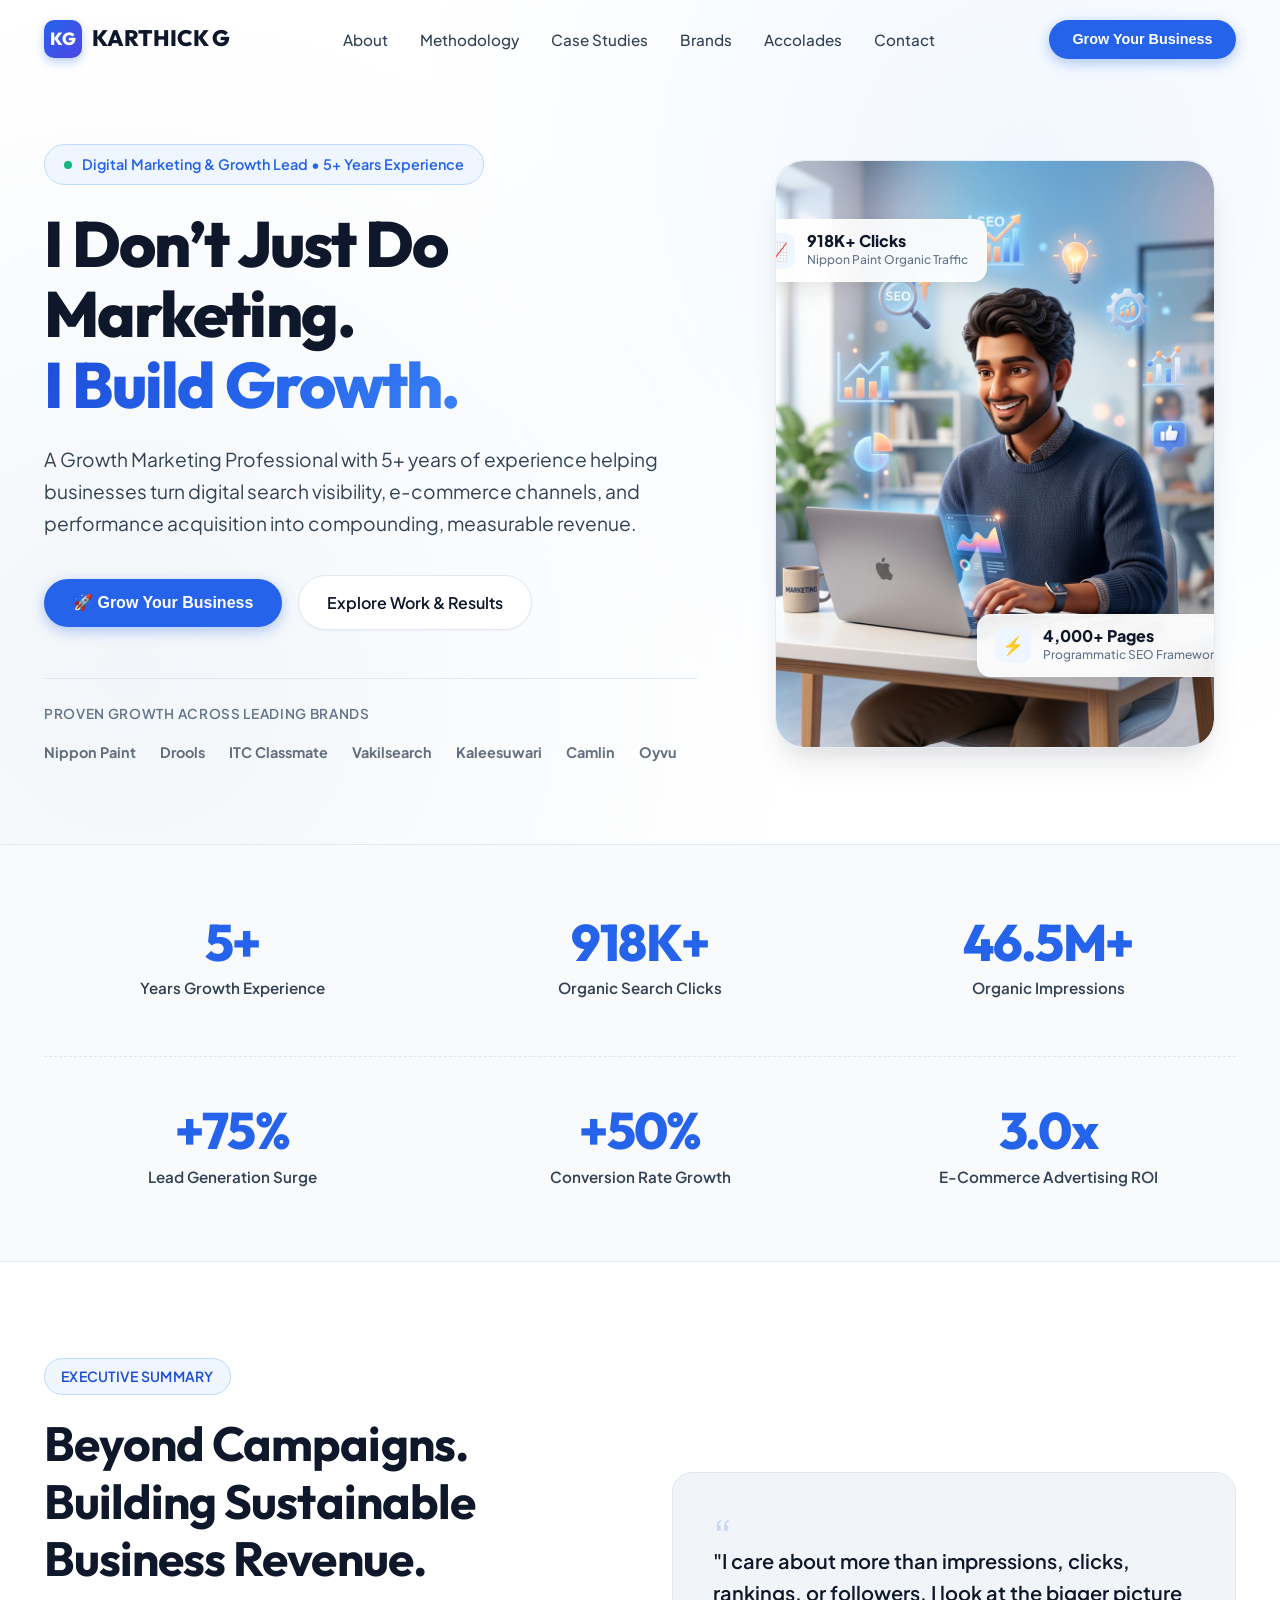
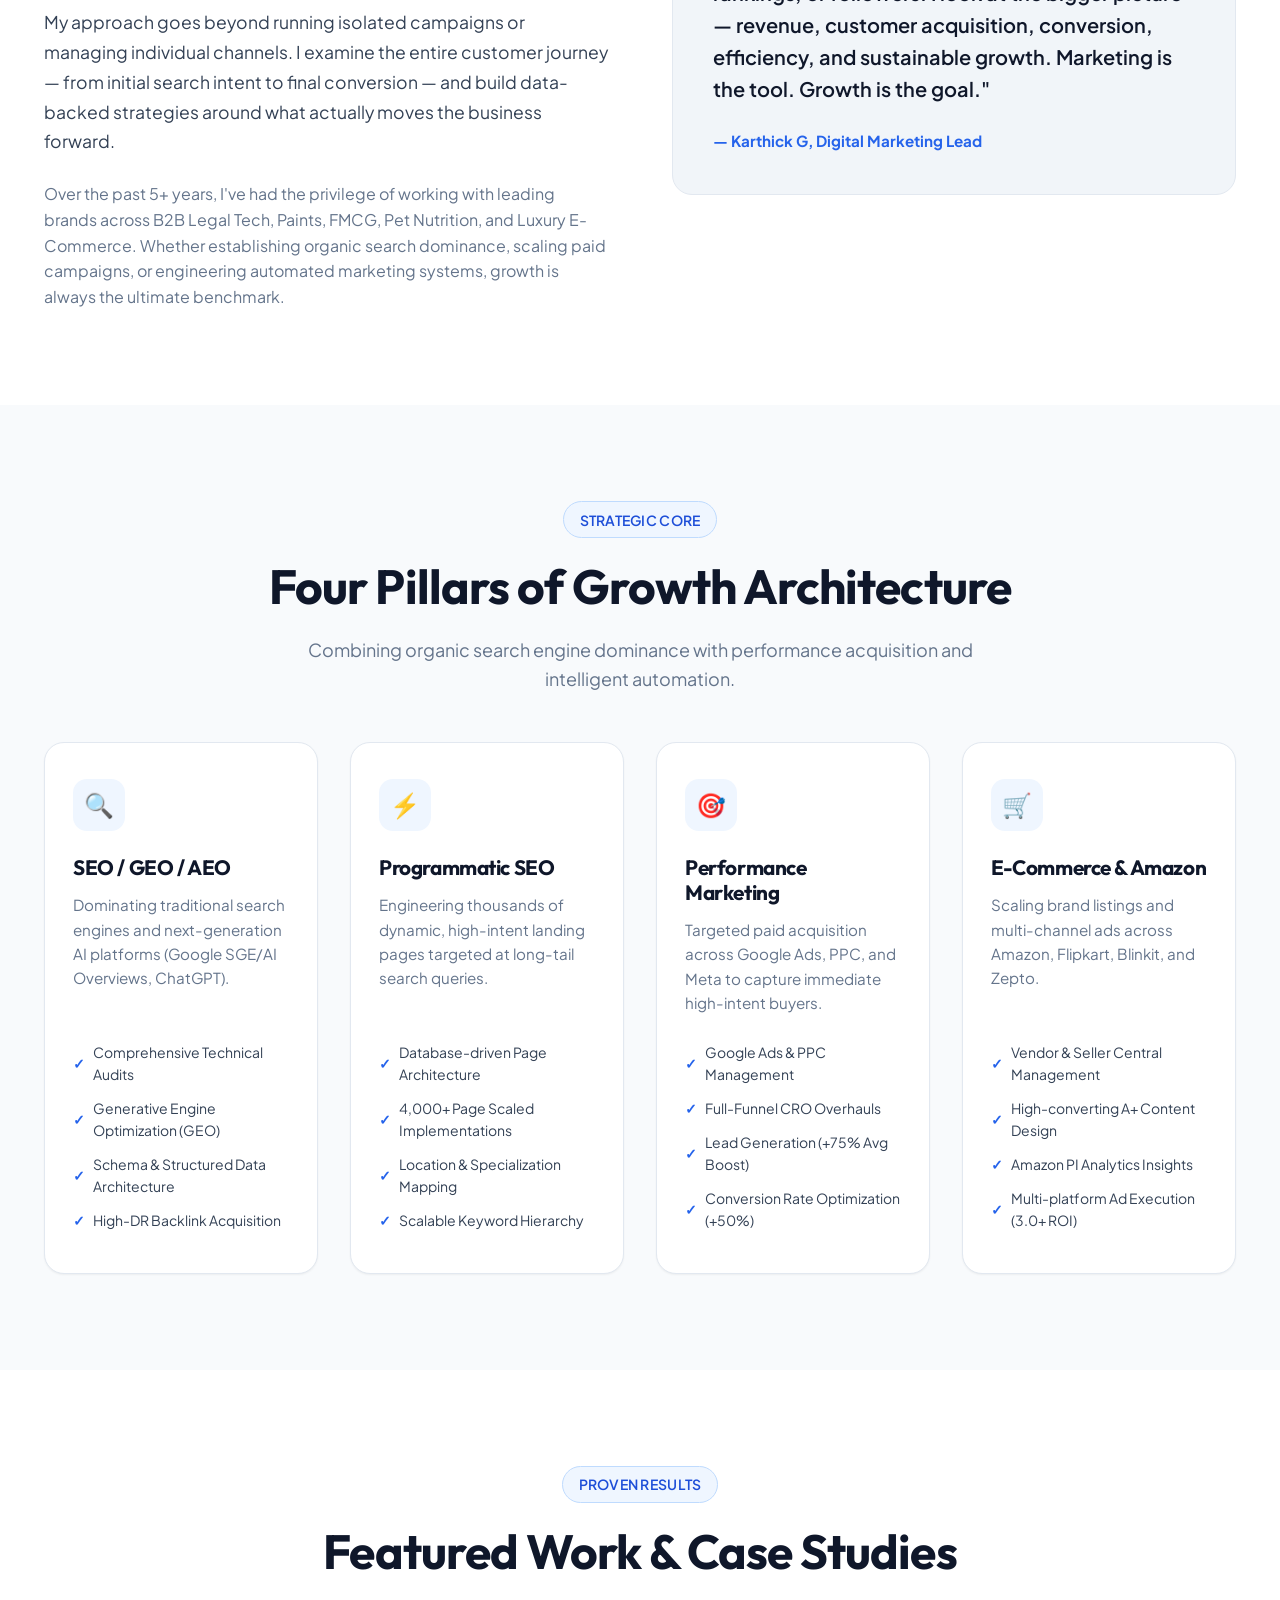
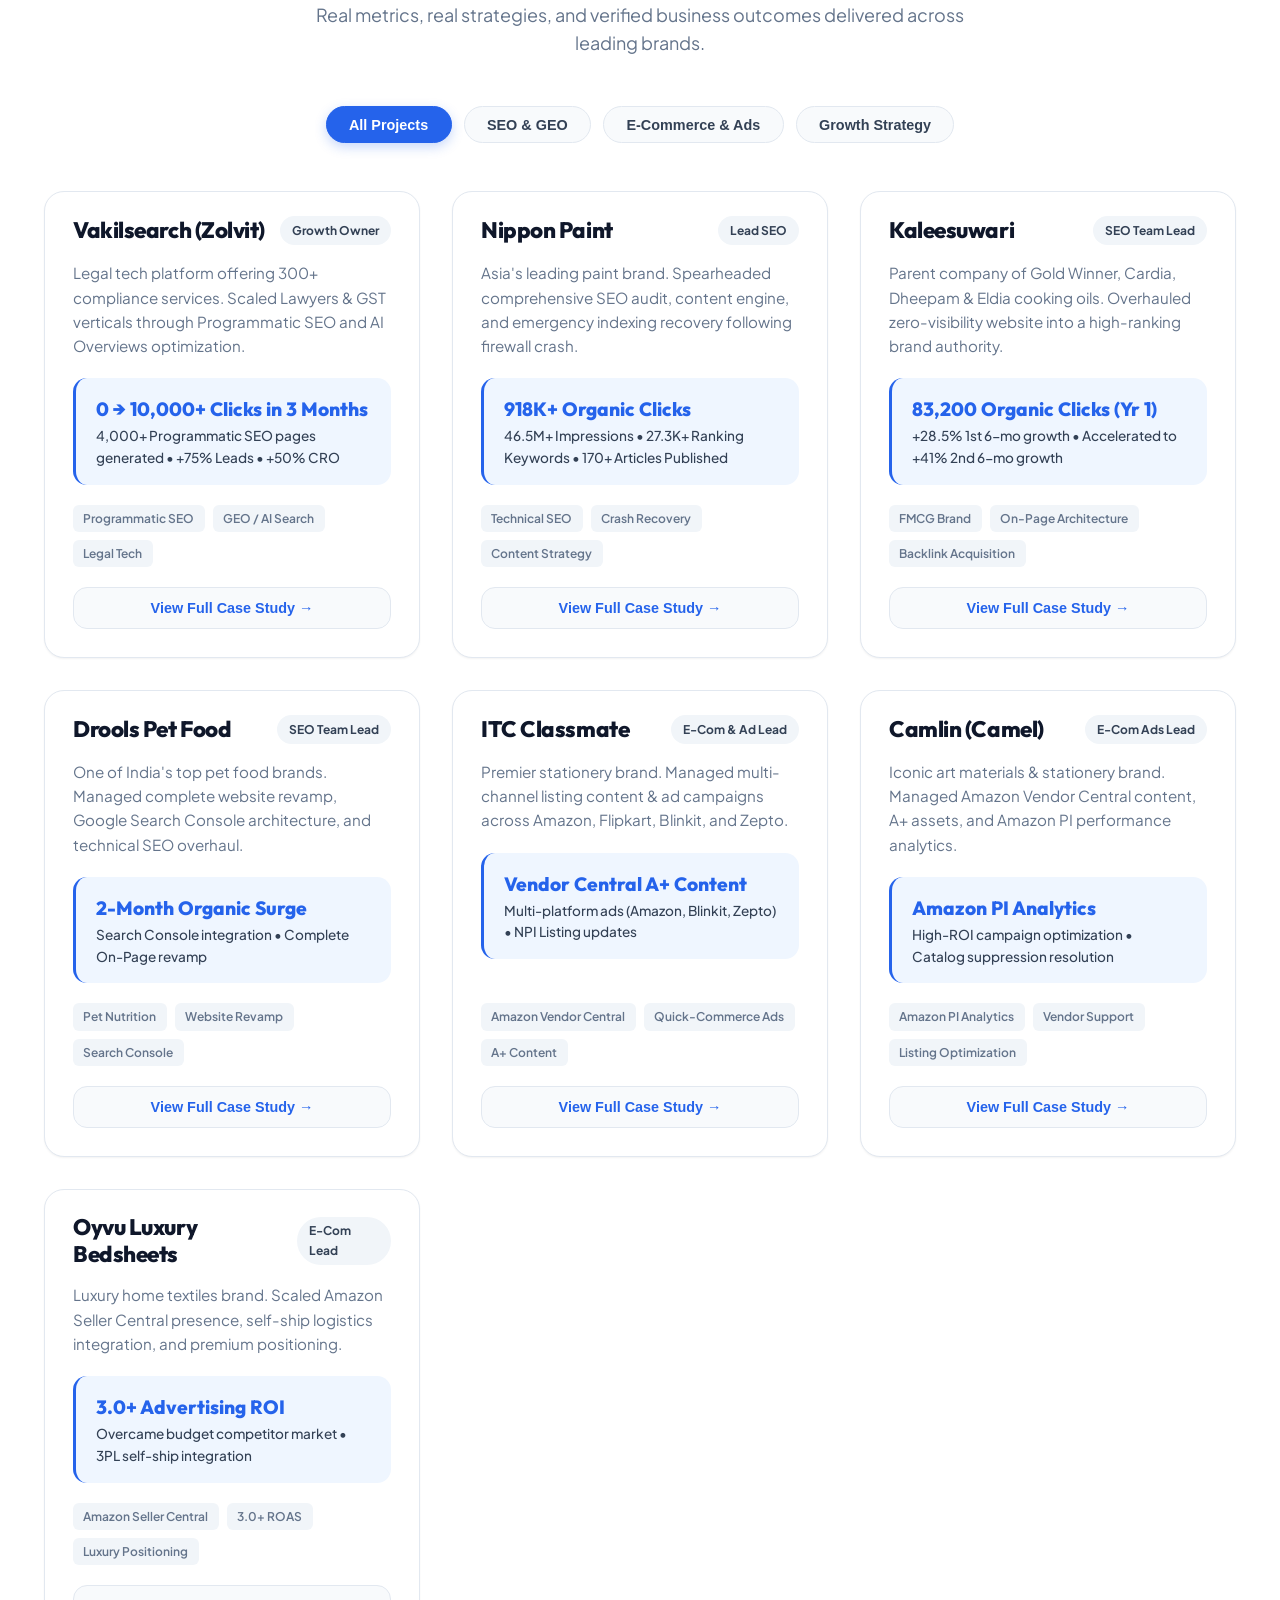
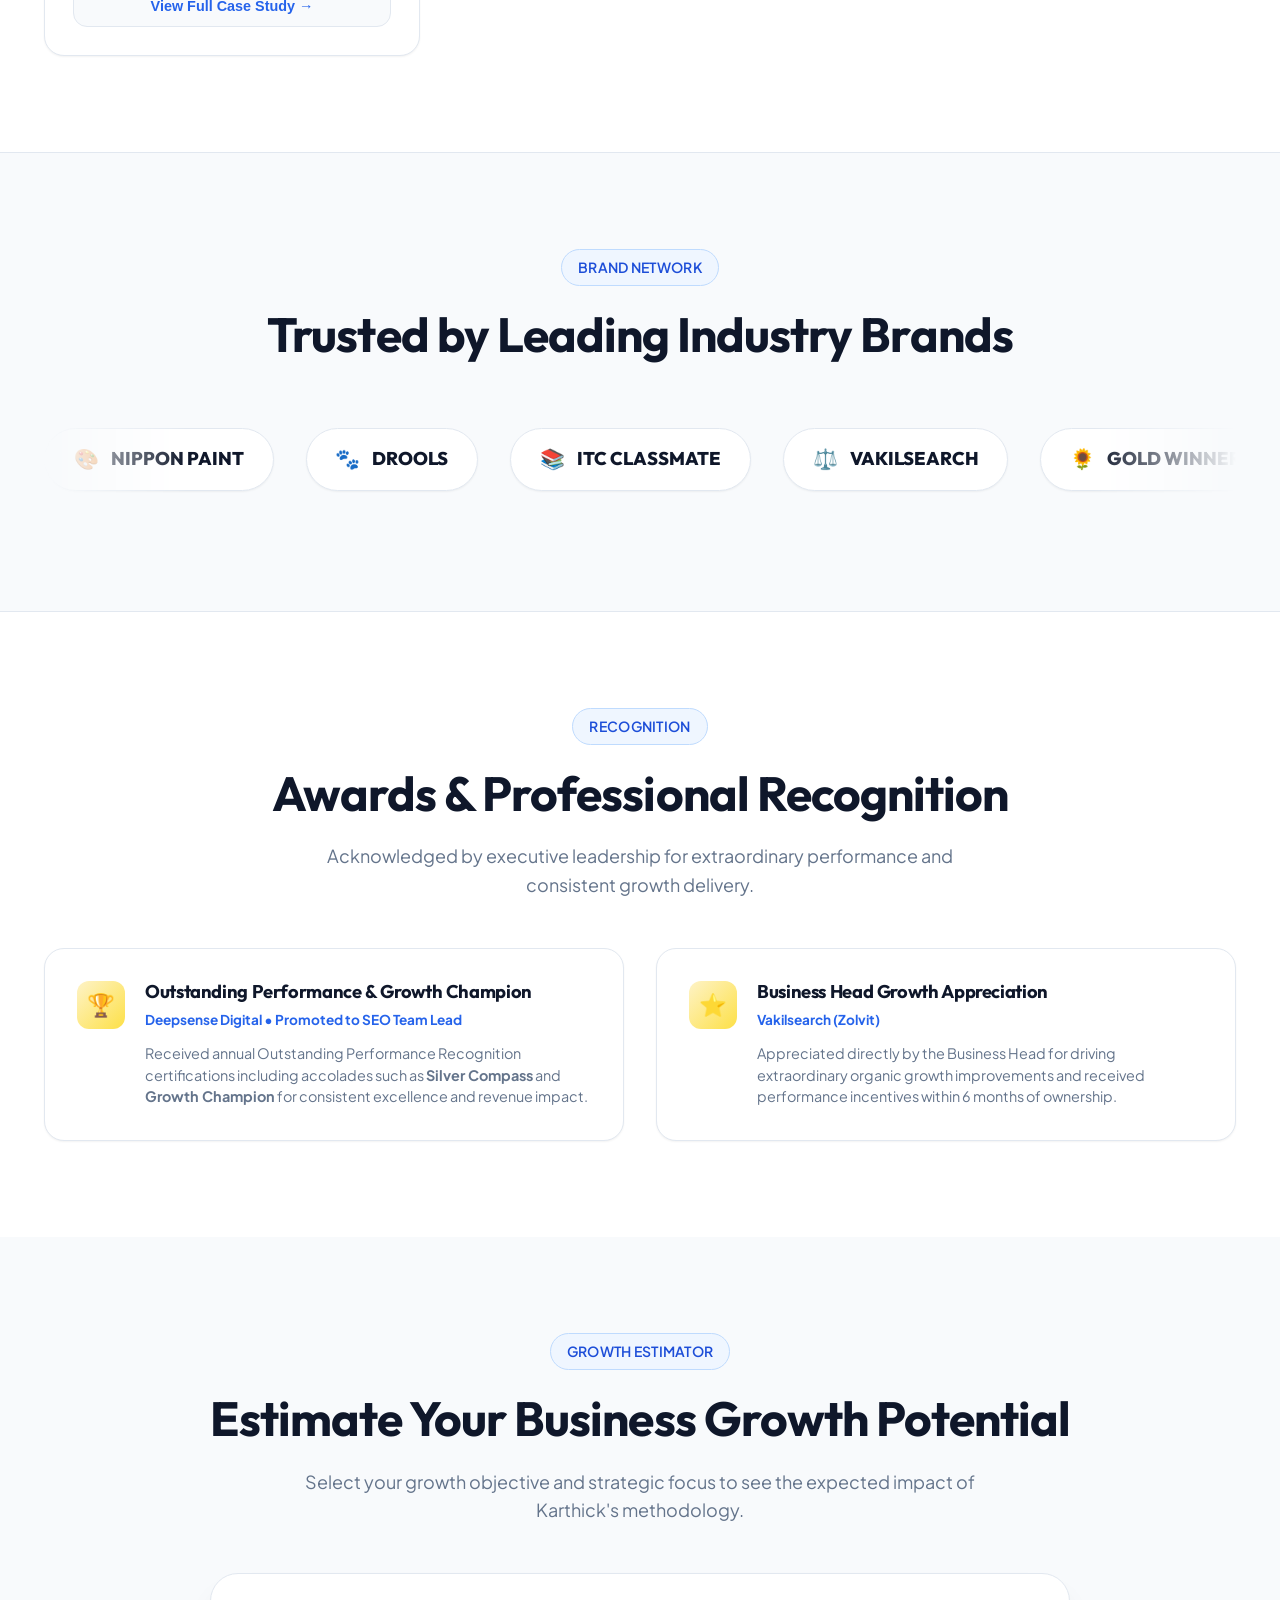
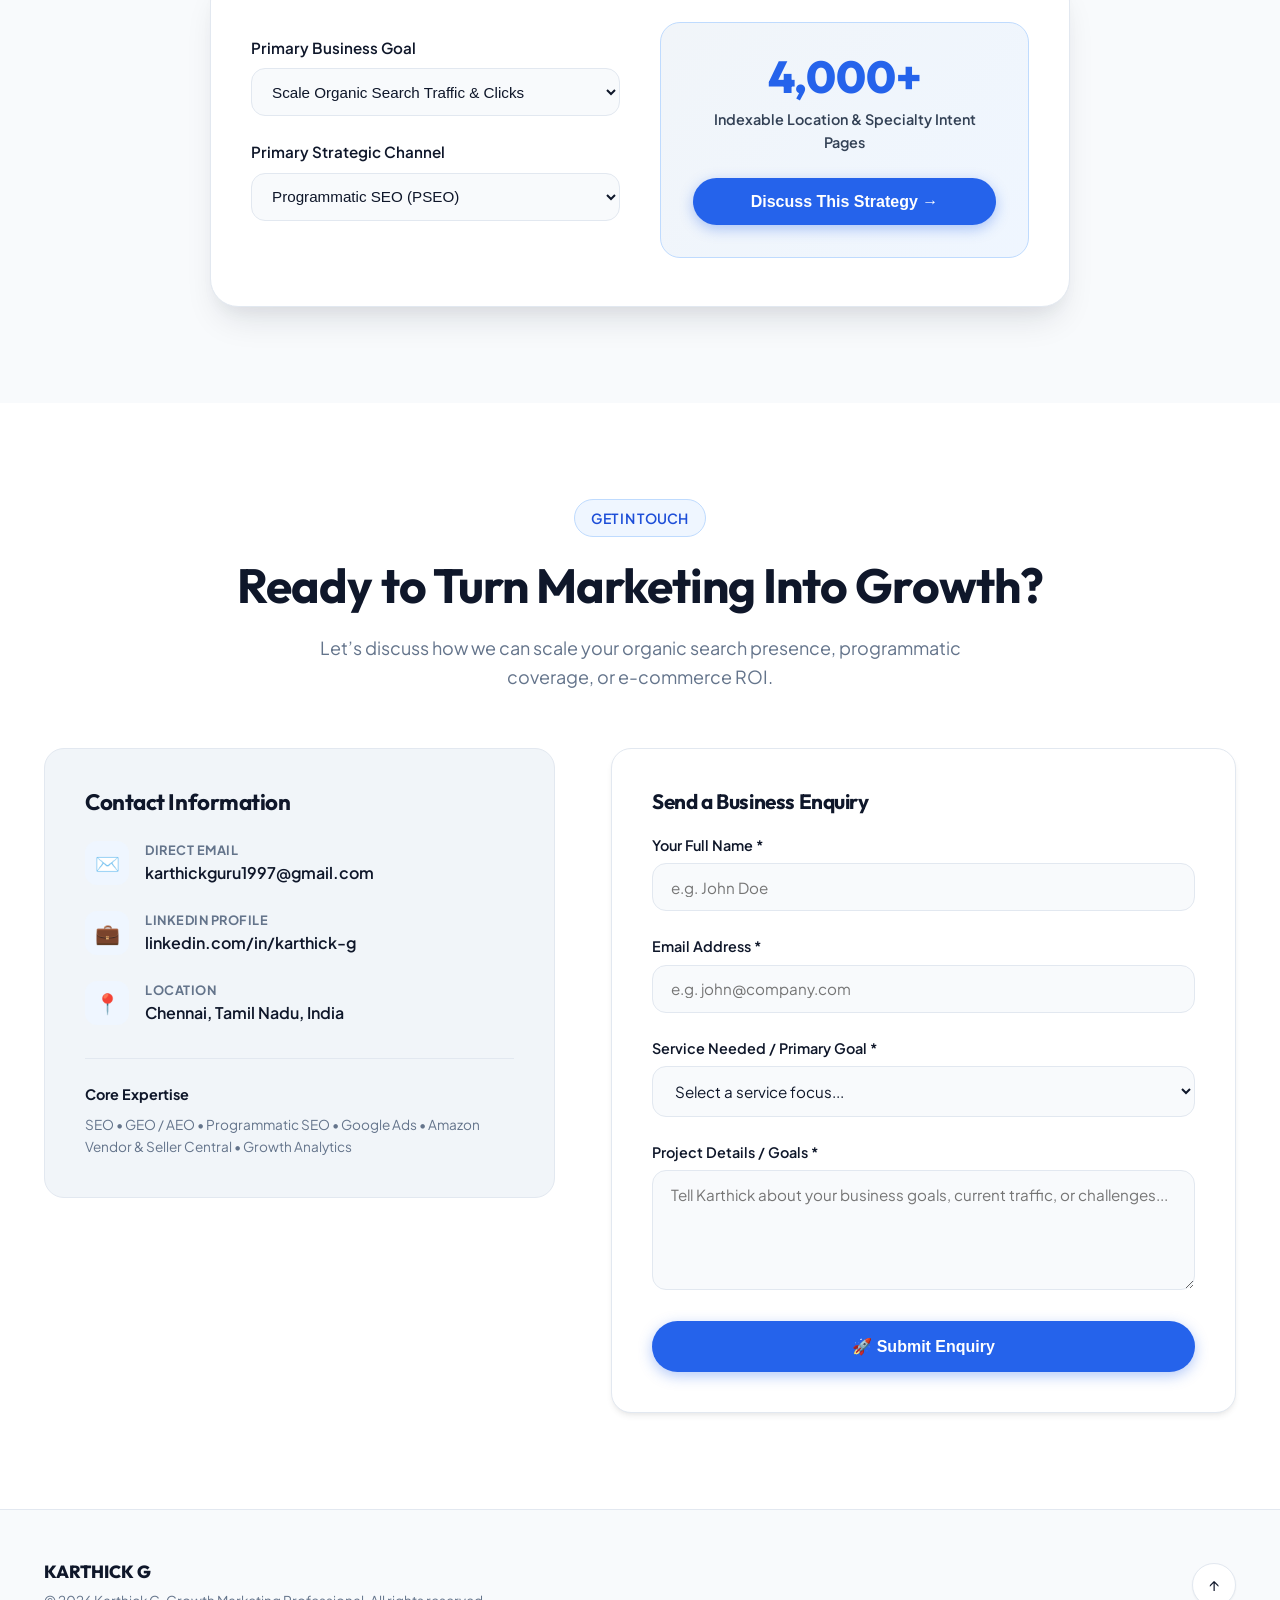
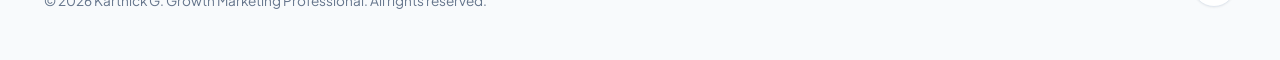
==== index.html @ fb9c369c "Add infinite brand logo marquee strip and restructure metrics counters into 2 animated sections" ====
<!DOCTYPE html>
<html lang="en">
<head>
  <meta charset="UTF-8">
  <meta name="viewport" content="width=device-width, initial-scale=1.0">
  <link rel="icon" type="image/svg+xml" href="data:image/svg+xml,<svg xmlns='http://www.w3.org/2000/svg' viewBox='0 0 100 100'><rect width='100' height='100' rx='20' fill='%232563eb'/><text x='50%' y='65%' font-size='55' font-weight='800' fill='white' font-family='sans-serif' text-anchor='middle'>KG</text></svg>">
  <title>Karthick G — Senior Digital Marketing & Growth Lead | 5+ Yrs Experience</title>
  
  <!-- Primary Meta Tags -->
  <meta name="title" content="Karthick G — Senior Digital Marketing & Growth Lead | 5+ Yrs Experience">
  <meta name="description" content="Growth Marketing Professional with 5+ years of experience in SEO, GEO/AEO, Programmatic SEO, Google Ads, and E-Commerce growth for brands like Nippon Paint, Drools, Classmate, Vakilsearch, and Kaleesuwari.">
  <meta name="keywords" content="Karthick G, Digital Marketing, SEO Specialist, Growth Marketing, Programmatic SEO, GEO, AEO, Google Ads, E-Commerce Marketing, Amazon Ads, Chennai Marketer">
  <meta name="author" content="Karthick G">
  <meta name="robots" content="index, follow">
  <link rel="canonical" href="https://karthickg.com/">

  <!-- Open Graph / Facebook -->
  <meta property="og:type" content="website">
  <meta property="og:url" content="https://karthickg.com/">
  <meta property="og:title" content="Karthick G — Growth Marketing Professional">
  <meta property="og:description" content="I Don't Just Do Marketing. I Build Growth. 5+ Years of experience driving organic traffic, programmatic SEO, and e-commerce ROI.">
  <meta property="og:image" content="assets/images/karthick_macbook_3d_avatar.jpg">

  <!-- Twitter Card -->
  <meta property="twitter:card" content="summary_large_image">
  <meta property="twitter:title" content="Karthick G — Growth Marketing Professional">
  <meta property="twitter:description" content="I Don't Just Do Marketing. I Build Growth. 5+ Years scaling organic clicks, Google Ads, and Amazon E-Commerce.">
  <meta property="twitter:image" content="assets/images/karthick_macbook_3d_avatar.jpg">

  <!-- Google Fonts -->
  <link rel="preconnect" href="https://fonts.googleapis.com">
  <link rel="preconnect" href="https://fonts.gstatic.com" crossorigin>
  <link href="https://fonts.googleapis.com/css2?family=Outfit:wght@400;500;600;700;800&family=Plus+Jakarta+Sans:wght@400;500;600;700;800&display=swap" rel="stylesheet">

  <!-- Stylesheet -->
  <link rel="stylesheet" href="styles.css">

  <!-- Structured Data / JSON-LD -->
  <script type="application/ld+json">
  {
    "@context": "https://schema.org",
    "@type": "Person",
    "name": "Karthick G",
    "jobTitle": "Growth Marketing Professional & Digital Marketing Lead",
    "description": "Digital marketing professional with 5+ years of experience scaling organic traffic, programmatic SEO, and performance marketing.",
    "url": "https://karthickg.com/",
    "email": "mailto:karthickguru1997@gmail.com",
    "sameAs": [
      "https://www.linkedin.com/in/karthick-g-706760126/"
    ],
    "knowsAbout": [
      "Search Engine Optimization (SEO)",
      "Generative Engine Optimization (GEO/AEO)",
      "Programmatic SEO",
      "Google Ads",
      "Amazon Vendor & Seller Central",
      "E-Commerce Performance Marketing"
    ],
    "address": {
      "@type": "PostalAddress",
      "addressLocality": "Chennai",
      "addressCountry": "India"
    }
  }
  </script>
</head>
<body>

  <!-- Scroll Progress Indicator -->
  <div class="scroll-progress-container">
    <div class="scroll-progress-bar" id="progressBar"></div>
  </div>

  <!-- Header Navigation -->
  <header class="header" id="mainHeader">
    <div class="container nav-container">
      <a href="#" class="logo" aria-label="Karthick G Portfolio Home">
        <span class="logo-icon">KG</span>
        <span>KARTHICK G</span>
      </a>

      <nav>
        <ul class="nav-links" id="navLinks">
          <li><a href="#about" class="nav-link">About</a></li>
          <li><a href="#pillars" class="nav-link">Methodology</a></li>
          <li><a href="#portfolio" class="nav-link">Case Studies</a></li>
          <li><a href="#brands" class="nav-link">Brands</a></li>
          <li><a href="#certifications" class="nav-link">Accolades</a></li>
          <li><a href="#contact" class="nav-link">Contact</a></li>
        </ul>
      </nav>

      <div style="display: flex; align-items: center; gap: 1rem;">
        <button class="btn btn-primary btn-glow trigger-enquiry-modal" style="padding: 0.65rem 1.4rem; font-size: 0.9rem;">
          Grow Your Business
        </button>
        <button class="mobile-toggle" id="mobileToggle" aria-label="Toggle Navigation Menu">☰</button>
      </div>
    </div>
  </header>

  <main>
    <!-- HERO SECTION -->
    <section class="hero" id="hero">
      <div class="container hero-grid">
        <div class="hero-content">
          <div class="hero-tag">
            <span class="pulse-dot"></span>
            <span>Digital Marketing & Growth Lead • 5+ Years Experience</span>
          </div>

          <h1 class="hero-headline">
            I Don’t Just Do Marketing. <br>
            <span class="text-gradient">I Build Growth.</span>
          </h1>

          <p class="hero-description">
            A Growth Marketing Professional with 5+ years of experience helping businesses turn digital search visibility, e-commerce channels, and performance acquisition into compounding, measurable revenue.
          </p>

          <div class="hero-cta-group">
            <button class="btn btn-primary btn-glow trigger-enquiry-modal">
              🚀 Grow Your Business
            </button>
            <a href="#portfolio" class="btn btn-secondary">
              Explore Work & Results
            </a>
          </div>

          <div class="hero-brands-preview">
            <div class="hero-brands-label">Proven Growth Across Leading Brands</div>
            <div class="hero-brands-logos">
              <span class="brand-chip">Nippon Paint</span>
              <span class="brand-chip">Drools</span>
              <span class="brand-chip">ITC Classmate</span>
              <span class="brand-chip">Vakilsearch</span>
              <span class="brand-chip">Kaleesuwari</span>
              <span class="brand-chip">Camlin</span>
              <span class="brand-chip">Oyvu</span>
            </div>
          </div>
        </div>

        <!-- Right Side: 3D MacBook Avatar -->
        <div class="hero-avatar-wrapper">
          <div class="hero-avatar-card" id="heroAvatarCard">
            <!-- 3D Art Avatar Image of Karthick G working on Apple MacBook -->
            <img src="assets/images/karthick_macbook_3d_avatar.jpg" alt="Karthick G 3D Art Avatar Working on Apple Laptop" class="hero-avatar-img" width="440" height="586">
            
            <!-- Floating Glass Badges -->
            <div class="glass-badge glass-badge-top">
              <div class="badge-icon">📈</div>
              <div>
                <div class="badge-value">918K+ Clicks</div>
                <div class="badge-label">Nippon Paint Organic Traffic</div>
              </div>
            </div>

            <div class="glass-badge glass-badge-bottom">
              <div class="badge-icon">⚡</div>
              <div>
                <div class="badge-value">4,000+ Pages</div>
                <div class="badge-label">Programmatic SEO Framework</div>
              </div>
            </div>
          </div>
        </div>
      </div>
    </section>

    <!-- IMPACT METRICS COUNTER BAR (2 SECTIONS) -->
    <section class="metrics-section" id="metricsSection">
      <div class="container">
        <!-- Section 1: Organic Search & Reach -->
        <div class="metrics-grid" style="margin-bottom: 2.5rem;">
          <div class="metric-card">
            <div class="metric-number" data-target="5" data-suffix="+">0+</div>
            <div class="metric-label">Years Growth Experience</div>
          </div>

          <div class="metric-card">
            <div class="metric-number" data-target="918" data-suffix="K+">0K+</div>
            <div class="metric-label">Organic Search Clicks</div>
          </div>

          <div class="metric-card">
            <div class="metric-number" data-target="46.5" data-suffix="M+" data-decimals="1">0.0M+</div>
            <div class="metric-label">Organic Impressions</div>
          </div>
        </div>

        <!-- Section 2: Conversion & Performance ROI -->
        <div class="metrics-grid metrics-grid-secondary" style="padding-top: 2rem; border-top: 1px dashed var(--border-light);">
          <div class="metric-card">
            <div class="metric-number" data-target="75" data-prefix="+" data-suffix="%">+0%</div>
            <div class="metric-label">Lead Generation Surge</div>
          </div>

          <div class="metric-card">
            <div class="metric-number" data-target="50" data-prefix="+" data-suffix="%">+0%</div>
            <div class="metric-label">Conversion Rate Growth</div>
          </div>

          <div class="metric-card">
            <div class="metric-number" data-target="3.0" data-suffix="x" data-decimals="1">0.0x</div>
            <div class="metric-label">E-Commerce Advertising ROI</div>
          </div>
        </div>
      </div>
    </section>

    <!-- ABOUT & PHILOSOPHY -->
    <section class="section-padding" id="about">
      <div class="container">
        <div class="about-grid">
          <div class="animate-reveal">
            <div class="section-tag">Executive Summary</div>
            <h2 class="section-title">Beyond Campaigns. Building Sustainable Business Revenue.</h2>
            <p style="font-size: 1.1rem; color: var(--text-secondary); margin-bottom: 1.5rem; line-height: 1.7;">
              My approach goes beyond running isolated campaigns or managing individual channels. I examine the entire customer journey — from initial search intent to final conversion — and build data-backed strategies around what actually moves the business forward.
            </p>
            <p style="font-size: 1rem; color: var(--text-muted); line-height: 1.6;">
              Over the past 5+ years, I've had the privilege of working with leading brands across B2B Legal Tech, Paints, FMCG, Pet Nutrition, and Luxury E-Commerce. Whether establishing organic search dominance, scaling paid campaigns, or engineering automated marketing systems, growth is always the ultimate benchmark.
            </p>
          </div>

          <div class="animate-reveal">
            <div class="about-card">
              <div class="quote-icon">“</div>
              <p class="quote-text">
                "I care about more than impressions, clicks, rankings, or followers. I look at the bigger picture — revenue, customer acquisition, conversion, efficiency, and sustainable growth. Marketing is the tool. Growth is the goal."
              </p>
              <div class="quote-author">— Karthick G, Digital Marketing Lead</div>
            </div>
          </div>
        </div>
      </div>
    </section>

    <!-- STRATEGIC METHODOLOGY / CORE PILLARS -->
    <section class="section-padding" id="pillars" style="background-color: var(--bg-alt); border-y: 1px solid var(--border-light);">
      <div class="container">
        <div style="text-align: center;" class="animate-reveal">
          <div class="section-tag">Strategic Core</div>
          <h2 class="section-title">Four Pillars of Growth Architecture</h2>
          <p class="section-subtitle">Combining organic search engine dominance with performance acquisition and intelligent automation.</p>
        </div>

        <div class="pillars-grid">
          <!-- Pillar 1 -->
          <div class="pillar-card animate-reveal">
            <div class="pillar-icon">🔍</div>
            <h3 class="pillar-title">SEO / GEO / AEO</h3>
            <p class="pillar-desc">Dominating traditional search engines and next-generation AI platforms (Google SGE/AI Overviews, ChatGPT).</p>
            <ul class="pillar-list">
              <li>Comprehensive Technical Audits</li>
              <li>Generative Engine Optimization (GEO)</li>
              <li>Schema & Structured Data Architecture</li>
              <li>High-DR Backlink Acquisition</li>
            </ul>
          </div>

          <!-- Pillar 2 -->
          <div class="pillar-card animate-reveal">
            <div class="pillar-icon">⚡</div>
            <h3 class="pillar-title">Programmatic SEO</h3>
            <p class="pillar-desc">Engineering thousands of dynamic, high-intent landing pages targeted at long-tail search queries.</p>
            <ul class="pillar-list">
              <li>Database-driven Page Architecture</li>
              <li>4,000+ Page Scaled Implementations</li>
              <li>Location & Specialization Mapping</li>
              <li>Scalable Keyword Hierarchy</li>
            </ul>
          </div>

          <!-- Pillar 3 -->
          <div class="pillar-card animate-reveal">
            <div class="pillar-icon">🎯</div>
            <h3 class="pillar-title">Performance Marketing</h3>
            <p class="pillar-desc">Targeted paid acquisition across Google Ads, PPC, and Meta to capture immediate high-intent buyers.</p>
            <ul class="pillar-list">
              <li>Google Ads & PPC Management</li>
              <li>Full-Funnel CRO Overhauls</li>
              <li>Lead Generation (+75% Avg Boost)</li>
              <li>Conversion Rate Optimization (+50%)</li>
            </ul>
          </div>

          <!-- Pillar 4 -->
          <div class="pillar-card animate-reveal">
            <div class="pillar-icon">🛒</div>
            <h3 class="pillar-title">E-Commerce & Amazon</h3>
            <p class="pillar-desc">Scaling brand listings and multi-channel ads across Amazon, Flipkart, Blinkit, and Zepto.</p>
            <ul class="pillar-list">
              <li>Vendor & Seller Central Management</li>
              <li>High-converting A+ Content Design</li>
              <li>Amazon PI Analytics Insights</li>
              <li>Multi-platform Ad Execution (3.0+ ROI)</li>
            </ul>
          </div>
        </div>
      </div>
    </section>

    <!-- PORTFOLIO CASE STUDIES -->
    <section class="section-padding" id="portfolio">
      <div class="container">
        <div class="portfolio-header animate-reveal">
          <div class="section-tag">Proven Results</div>
          <h2 class="section-title">Featured Work & Case Studies</h2>
          <p class="section-subtitle">Real metrics, real strategies, and verified business outcomes delivered across leading brands.</p>
          
          <div class="filter-tabs">
            <button class="filter-btn active" data-filter="all">All Projects</button>
            <button class="filter-btn" data-filter="seo">SEO & GEO</button>
            <button class="filter-btn" data-filter="ecom">E-Commerce & Ads</button>
            <button class="filter-btn" data-filter="growth">Growth Strategy</button>
          </div>
        </div>

        <div class="projects-grid">
          <!-- Project 1: Vakilsearch -->
          <article class="project-card animate-reveal" data-category="seo growth">
            <div class="project-header-bar">
              <h3 class="project-brand">Vakilsearch (Zolvit)</h3>
              <span class="project-role-badge">Growth Owner</span>
            </div>
            <div class="project-body">
              <p class="project-overview">
                Legal tech platform offering 300+ compliance services. Scaled Lawyers & GST verticals through Programmatic SEO and AI Overviews optimization.
              </p>
              <div class="project-highlights">
                <div class="highlight-stat">0 → 10,000+ Clicks in 3 Months</div>
                <div class="highlight-text">4,000+ Programmatic SEO pages generated • +75% Leads • +50% CRO</div>
              </div>
              <div class="project-tags">
                <span class="project-tag">Programmatic SEO</span>
                <span class="project-tag">GEO / AI Search</span>
                <span class="project-tag">Legal Tech</span>
              </div>
              <button class="btn-view-details" data-project="vakilsearch">View Full Case Study →</button>
            </div>
          </article>

          <!-- Project 2: Nippon Paint -->
          <article class="project-card animate-reveal" data-category="seo growth">
            <div class="project-header-bar">
              <h3 class="project-brand">Nippon Paint</h3>
              <span class="project-role-badge">Lead SEO</span>
            </div>
            <div class="project-body">
              <p class="project-overview">
                Asia's leading paint brand. Spearheaded comprehensive SEO audit, content engine, and emergency indexing recovery following firewall crash.
              </p>
              <div class="project-highlights">
                <div class="highlight-stat">918K+ Organic Clicks</div>
                <div class="highlight-text">46.5M+ Impressions • 27.3K+ Ranking Keywords • 170+ Articles Published</div>
              </div>
              <div class="project-tags">
                <span class="project-tag">Technical SEO</span>
                <span class="project-tag">Crash Recovery</span>
                <span class="project-tag">Content Strategy</span>
              </div>
              <button class="btn-view-details" data-project="nippon">View Full Case Study →</button>
            </div>
          </article>

          <!-- Project 3: Kaleesuwari -->
          <article class="project-card animate-reveal" data-category="seo">
            <div class="project-header-bar">
              <h3 class="project-brand">Kaleesuwari</h3>
              <span class="project-role-badge">SEO Team Lead</span>
            </div>
            <div class="project-body">
              <p class="project-overview">
                Parent company of Gold Winner, Cardia, Dheepam & Eldia cooking oils. Overhauled zero-visibility website into a high-ranking brand authority.
              </p>
              <div class="project-highlights">
                <div class="highlight-stat">83,200 Organic Clicks (Yr 1)</div>
                <div class="highlight-text">+28.5% 1st 6-mo growth • Accelerated to +41% 2nd 6-mo growth</div>
              </div>
              <div class="project-tags">
                <span class="project-tag">FMCG Brand</span>
                <span class="project-tag">On-Page Architecture</span>
                <span class="project-tag">Backlink Acquisition</span>
              </div>
              <button class="btn-view-details" data-project="kaleesuwari">View Full Case Study →</button>
            </div>
          </article>

          <!-- Project 4: Drools -->
          <article class="project-card animate-reveal" data-category="seo">
            <div class="project-header-bar">
              <h3 class="project-brand">Drools Pet Food</h3>
              <span class="project-role-badge">SEO Team Lead</span>
            </div>
            <div class="project-body">
              <p class="project-overview">
                One of India's top pet food brands. Managed complete website revamp, Google Search Console architecture, and technical SEO overhaul.
              </p>
              <div class="project-highlights">
                <div class="highlight-stat">2-Month Organic Surge</div>
                <div class="highlight-text">Search Console integration • Complete On-Page revamp</div>
              </div>
              <div class="project-tags">
                <span class="project-tag">Pet Nutrition</span>
                <span class="project-tag">Website Revamp</span>
                <span class="project-tag">Search Console</span>
              </div>
              <button class="btn-view-details" data-project="drools">View Full Case Study →</button>
            </div>
          </article>

          <!-- Project 5: ITC Classmate -->
          <article class="project-card animate-reveal" data-category="ecom">
            <div class="project-header-bar">
              <h3 class="project-brand">ITC Classmate</h3>
              <span class="project-role-badge">E-Com & Ad Lead</span>
            </div>
            <div class="project-body">
              <p class="project-overview">
                Premier stationery brand. Managed multi-channel listing content & ad campaigns across Amazon, Flipkart, Blinkit, and Zepto.
              </p>
              <div class="project-highlights">
                <div class="highlight-stat">Vendor Central A+ Content</div>
                <div class="highlight-text">Multi-platform ads (Amazon, Blinkit, Zepto) • NPI Listing updates</div>
              </div>
              <div class="project-tags">
                <span class="project-tag">Amazon Vendor Central</span>
                <span class="project-tag">Quick-Commerce Ads</span>
                <span class="project-tag">A+ Content</span>
              </div>
              <button class="btn-view-details" data-project="classmate">View Full Case Study →</button>
            </div>
          </article>

          <!-- Project 6: Camel -->
          <article class="project-card animate-reveal" data-category="ecom">
            <div class="project-header-bar">
              <h3 class="project-brand">Camlin (Camel)</h3>
              <span class="project-role-badge">E-Com Ads Lead</span>
            </div>
            <div class="project-body">
              <p class="project-overview">
                Iconic art materials & stationery brand. Managed Amazon Vendor Central content, A+ assets, and Amazon PI performance analytics.
              </p>
              <div class="project-highlights">
                <div class="highlight-stat">Amazon PI Analytics</div>
                <div class="highlight-text">High-ROI campaign optimization • Catalog suppression resolution</div>
              </div>
              <div class="project-tags">
                <span class="project-tag">Amazon PI Analytics</span>
                <span class="project-tag">Vendor Support</span>
                <span class="project-tag">Listing Optimization</span>
              </div>
              <button class="btn-view-details" data-project="camel">View Full Case Study →</button>
            </div>
          </article>

          <!-- Project 7: Oyvu -->
          <article class="project-card animate-reveal" data-category="ecom growth">
            <div class="project-header-bar">
              <h3 class="project-brand">Oyvu Luxury Bedsheets</h3>
              <span class="project-role-badge">E-Com Lead</span>
            </div>
            <div class="project-body">
              <p class="project-overview">
                Luxury home textiles brand. Scaled Amazon Seller Central presence, self-ship logistics integration, and premium positioning.
              </p>
              <div class="project-highlights">
                <div class="highlight-stat">3.0+ Advertising ROI</div>
                <div class="highlight-text">Overcame budget competitor market • 3PL self-ship integration</div>
              </div>
              <div class="project-tags">
                <span class="project-tag">Amazon Seller Central</span>
                <span class="project-tag">3.0+ ROAS</span>
                <span class="project-tag">Luxury Positioning</span>
              </div>
              <button class="btn-view-details" data-project="oyvu">View Full Case Study →</button>
            </div>
          </article>
        </div>
      </div>
    </section>

    <!-- BRANDS PORTFOLIO GRID -->
    <section class="section-padding brands-section" id="brands">
      <div class="container">
        <div style="text-align: center; margin-bottom: 2.5rem;" class="animate-reveal">
          <div class="section-tag">Brand Network</div>
          <h2 class="section-title">Trusted by Leading Industry Brands</h2>
        </div>

        <!-- Smooth Running Infinite Logo Marquee Strip -->
        <div class="marquee-container animate-reveal">
          <div class="marquee-track">
            <!-- Set 1 -->
            <div class="brand-pill"><span class="brand-pill-icon">🎨</span> NIPPON PAINT</div>
            <div class="brand-pill"><span class="brand-pill-icon">🐾</span> DROOLS</div>
            <div class="brand-pill"><span class="brand-pill-icon">📚</span> ITC CLASSMATE</div>
            <div class="brand-pill"><span class="brand-pill-icon">⚖️</span> VAKILSEARCH</div>
            <div class="brand-pill"><span class="brand-pill-icon">🌻</span> GOLD WINNER</div>
            <div class="brand-pill"><span class="brand-pill-icon">✏️</span> CAMLIN</div>
            <div class="brand-pill"><span class="brand-pill-icon">🛏️</span> OYVU</div>
            <div class="brand-pill"><span class="brand-pill-icon">💎</span> JIRAAF</div>
            
            <!-- Set 2 (Duplicate for Seamless Infinite Loop) -->
            <div class="brand-pill"><span class="brand-pill-icon">🎨</span> NIPPON PAINT</div>
            <div class="brand-pill"><span class="brand-pill-icon">🐾</span> DROOLS</div>
            <div class="brand-pill"><span class="brand-pill-icon">📚</span> ITC CLASSMATE</div>
            <div class="brand-pill"><span class="brand-pill-icon">⚖️</span> VAKILSEARCH</div>
            <div class="brand-pill"><span class="brand-pill-icon">🌻</span> GOLD WINNER</div>
            <div class="brand-pill"><span class="brand-pill-icon">✏️</span> CAMLIN</div>
            <div class="brand-pill"><span class="brand-pill-icon">🛏️</span> OYVU</div>
            <div class="brand-pill"><span class="brand-pill-icon">💎</span> JIRAAF</div>
          </div>
        </div>
      </div>
    </section>

    <!-- CERTIFICATIONS & ACCOLADES -->
    <section class="section-padding" id="certifications">
      <div class="container">
        <div style="text-align: center;" class="animate-reveal">
          <div class="section-tag">Recognition</div>
          <h2 class="section-title">Awards & Professional Recognition</h2>
          <p class="section-subtitle">Acknowledged by executive leadership for extraordinary performance and consistent growth delivery.</p>
        </div>

        <div class="certs-grid">
          <div class="cert-card animate-reveal">
            <div class="cert-badge-icon">🏆</div>
            <div>
              <h3 class="cert-title">Outstanding Performance & Growth Champion</h3>
              <div class="cert-company">Deepsense Digital • Promoted to SEO Team Lead</div>
              <p class="cert-desc">
                Received annual Outstanding Performance Recognition certifications including accolades such as <strong>Silver Compass</strong> and <strong>Growth Champion</strong> for consistent excellence and revenue impact.
              </p>
            </div>
          </div>

          <div class="cert-card animate-reveal">
            <div class="cert-badge-icon">⭐</div>
            <div>
              <h3 class="cert-title">Business Head Growth Appreciation</h3>
              <div class="cert-company">Vakilsearch (Zolvit)</div>
              <p class="cert-desc">
                Appreciated directly by the Business Head for driving extraordinary organic growth improvements and received performance incentives within 6 months of ownership.
              </p>
            </div>
          </div>
        </div>
      </div>
    </section>

    <!-- INTERACTIVE ROI & GROWTH CALCULATOR WIDGET -->
    <section class="section-padding" style="background-color: var(--bg-alt); border-y: 1px solid var(--border-light);">
      <div class="container">
        <div style="text-align: center; margin-bottom: 3rem;" class="animate-reveal">
          <div class="section-tag">Growth Estimator</div>
          <h2 class="section-title">Estimate Your Business Growth Potential</h2>
          <p class="section-subtitle">Select your growth objective and strategic focus to see the expected impact of Karthick's methodology.</p>
        </div>

        <div class="calc-card animate-reveal">
          <div class="calc-grid">
            <div>
              <div class="calc-control">
                <label for="calcGoal" class="calc-label">Primary Business Goal</label>
                <select id="calcGoal" class="calc-select">
                  <option value="traffic">Scale Organic Search Traffic & Clicks</option>
                  <option value="leads">Surge B2B Qualified Lead Generation</option>
                  <option value="cro">Optimize Conversion Rate (CRO)</option>
                  <option value="ecom">Scale E-Commerce Advertising ROI</option>
                </select>
              </div>

              <div class="calc-control">
                <label for="calcChannel" class="calc-label">Primary Strategic Channel</label>
                <select id="calcChannel" class="calc-select">
                  <option value="pseo">Programmatic SEO (PSEO)</option>
                  <option value="geo">AI Overviews & GEO Optimization</option>
                  <option value="seo">Technical & Content SEO Audit</option>
                  <option value="amazon">Amazon Vendor / Seller Central Ads</option>
                </select>
              </div>
            </div>

            <div class="calc-output-box">
              <div class="calc-output-num" id="calcOutputNum">4,000+</div>
              <div class="calc-output-label" id="calcOutputLabel">Indexable Location & Specialty Intent Pages</div>
              <button class="btn btn-primary btn-glow trigger-enquiry-modal" style="margin-top: 1.5rem; width: 100%;">
                Discuss This Strategy →
              </button>
            </div>
          </div>
        </div>
      </div>
    </section>

    <!-- CONTACT & ENQUIRY SECTION -->
    <section class="section-padding" id="contact">
      <div class="container">
        <div style="text-align: center; margin-bottom: 3.5rem;" class="animate-reveal">
          <div class="section-tag">Get In Touch</div>
          <h2 class="section-title">Ready to Turn Marketing Into Growth?</h2>
          <p class="section-subtitle">Let’s discuss how we can scale your organic search presence, programmatic coverage, or e-commerce ROI.</p>
        </div>

        <div class="contact-wrapper">
          <!-- Direct Contact Information -->
          <div class="contact-info-card animate-reveal">
            <h3 style="font-size: 1.4rem; margin-bottom: 1.5rem;">Contact Information</h3>

            <div class="contact-method">
              <div class="contact-method-icon">✉️</div>
              <div>
                <div class="contact-method-title">Direct Email</div>
                <a href="mailto:karthickguru1997@gmail.com" class="contact-method-value">karthickguru1997@gmail.com</a>
              </div>
            </div>

            <div class="contact-method">
              <div class="contact-method-icon">💼</div>
              <div>
                <div class="contact-method-title">LinkedIn Profile</div>
                <a href="https://www.linkedin.com/in/karthick-g-706760126/" target="_blank" rel="noopener" class="contact-method-value">linkedin.com/in/karthick-g</a>
              </div>
            </div>

            <div class="contact-method">
              <div class="contact-method-icon">📍</div>
              <div>
                <div class="contact-method-title">Location</div>
                <div class="contact-method-value">Chennai, Tamil Nadu, India</div>
              </div>
            </div>

            <div style="margin-top: 2rem; padding-top: 1.5rem; border-top: 1px solid var(--border-light);">
              <div style="font-weight: 700; font-size: 0.9rem; color: var(--text-primary); margin-bottom: 0.5rem;">Core Expertise</div>
              <p style="font-size: 0.85rem; color: var(--text-muted); line-height: 1.6;">
                SEO • GEO / AEO • Programmatic SEO • Google Ads • Amazon Vendor & Seller Central • Growth Analytics
              </p>
            </div>
          </div>

          <!-- Bottom Enquiry Lead Capture Form -->
          <div class="animate-reveal">
            <form id="bottomContactForm" style="background-color: var(--bg-card); border-radius: var(--radius-lg); padding: 2.5rem; border: 1px solid var(--border-light); box-shadow: var(--shadow-md);">
              <h3 style="font-size: 1.3rem; margin-bottom: 1.25rem;">Send a Business Enquiry</h3>
              
              <div class="form-group">
                <label for="bottomName" class="form-label">Your Full Name *</label>
                <input type="text" id="bottomName" class="form-input" placeholder="e.g. John Doe" required>
              </div>

              <div class="form-group">
                <label for="bottomEmail" class="form-label">Email Address *</label>
                <input type="email" id="bottomEmail" class="form-input" placeholder="e.g. john@company.com" required>
              </div>

              <div class="form-group">
                <label for="bottomService" class="form-label">Service Needed / Primary Goal *</label>
                <select id="bottomService" class="form-select" required>
                  <option value="">Select a service focus...</option>
                  <option value="Website Development">Website Development</option>
                  <option value="AI Automations">AI Automations</option>
                  <option value="Growth Marketing">Growth Marketing</option>
                  <option value="SEO & Organic Search Scaling">SEO & Organic Search Scaling</option>
                  <option value="Programmatic SEO (PSEO)">Programmatic SEO (PSEO)</option>
                  <option value="AI Overviews (GEO) Optimization">AI Overviews (GEO) Optimization</option>
                  <option value="Google Ads & Performance Marketing">Google Ads & Performance Marketing</option>
                  <option value="Amazon E-Commerce Advertising & ROI">Amazon E-Commerce Advertising & ROI</option>
                </select>
              </div>

              <div class="form-group">
                <label for="bottomMessage" class="form-label">Project Details / Goals *</label>
                <textarea id="bottomMessage" class="form-textarea" placeholder="Tell Karthick about your business goals, current traffic, or challenges..." required></textarea>
              </div>

              <button type="submit" class="btn btn-primary btn-glow" style="width: 100%; padding: 0.95rem;">
                🚀 Submit Enquiry
              </button>
            </form>
          </div>
        </div>
      </div>
    </section>
  </main>

  <!-- FOOTER -->
  <footer class="footer">
    <div class="container footer-content">
      <div>
        <div style="font-family: var(--font-display); font-weight: 800; font-size: 1.1rem; color: var(--text-primary); margin-bottom: 0.25rem;">
          KARTHICK G
        </div>
        <div style="font-size: 0.85rem; color: var(--text-muted);">
          © 2026 Karthick G. Growth Marketing Professional. All rights reserved.
        </div>
      </div>

      <a href="#hero" class="back-to-top" aria-label="Scroll Back to Top">↑</a>
    </div>
  </footer>

  <!-- POPUP ENQUIRY MODAL (Triggered by 'Grow Your Business' Button) -->
  <div class="modal-overlay" id="enquiryModal" role="dialog" aria-modal="true" aria-labelledby="modalEnquiryTitle">
    <div class="modal-card">
      <button class="modal-close-btn" id="closeEnquiryModal" aria-label="Close Modal">✕</button>

      <h2 id="modalEnquiryTitle" style="font-size: 1.6rem; margin-bottom: 0.5rem;">Grow Your Business</h2>
      <p style="font-size: 0.95rem; color: var(--text-muted); margin-bottom: 1.75rem;">
        Fill out the quick form below to request a growth strategy consultation or SEO audit from Karthick G.
      </p>

      <form id="popupEnquiryForm">
        <div class="form-group">
          <label for="popupName" class="form-label">Full Name *</label>
          <input type="text" id="popupName" class="form-input" placeholder="e.g. Rahul Sharma" required>
        </div>

        <div class="form-group">
          <label for="popupEmail" class="form-label">Work Email *</label>
          <input type="email" id="popupEmail" class="form-input" placeholder="e.g. rahul@brand.com" required>
        </div>

        <div class="form-group">
          <label for="popupWebsite" class="form-label">Company / Website URL</label>
          <input type="url" id="popupWebsite" class="form-input" placeholder="https://yourcompany.com">
        </div>

        <div class="form-group">
          <label for="popupService" class="form-label">Primary Goal / Service Needed *</label>
          <select id="popupService" class="form-select" required>
            <option value="">Select primary goal...</option>
            <option value="Website Development">Website Development</option>
            <option value="AI Automations">AI Automations</option>
            <option value="Growth Marketing">Growth Marketing</option>
            <option value="SEO & Organic Search Scaling">SEO & Organic Search Scaling</option>
            <option value="Programmatic SEO (PSEO)">Programmatic SEO (PSEO)</option>
            <option value="AI Overviews (GEO) Optimization">AI Overviews (GEO) Optimization</option>
            <option value="Google Ads & Performance Marketing">Google Ads & Performance Marketing</option>
            <option value="Amazon E-Commerce Advertising & ROI">Amazon E-Commerce Advertising & ROI</option>
          </select>
        </div>

        <div class="form-group">
          <label for="popupDetails" class="form-label">Brief Description of Project</label>
          <textarea id="popupDetails" class="form-textarea" style="min-height: 90px;" placeholder="What are your key metrics or timelines?"></textarea>
        </div>

        <button type="submit" class="btn btn-primary btn-glow" style="width: 100%; padding: 0.95rem;">
          🚀 Send Enquiry Now
        </button>
      </form>
    </div>
  </div>

  <!-- PROJECT CASE STUDY DETAIL MODAL DRAWER -->
  <div class="modal-overlay" id="projectModal" role="dialog" aria-modal="true" aria-labelledby="modalProjectTitle">
    <div class="modal-card">
      <button class="modal-close-btn" id="closeProjectModal" aria-label="Close Details">✕</button>

      <span id="modalProjectRole" class="project-role-badge" style="display: inline-block; margin-bottom: 0.75rem;">Role</span>
      <h2 id="modalProjectTitle" style="font-size: 1.8rem; margin-bottom: 1.25rem;">Project Title</h2>

      <div style="margin-bottom: 1.5rem;">
        <h4 style="font-size: 1.05rem; color: var(--primary-blue); margin-bottom: 0.4rem;">Project Overview</h4>
        <p id="modalProjectOverview" style="font-size: 0.95rem; color: var(--text-secondary); line-height: 1.6;"></p>
      </div>

      <div style="margin-bottom: 1.5rem;">
        <h4 style="font-size: 1.05rem; color: var(--primary-blue); margin-bottom: 0.4rem;">Key Challenge</h4>
        <p id="modalProjectChallenge" style="font-size: 0.95rem; color: var(--text-muted); line-height: 1.6;"></p>
      </div>

      <div style="margin-bottom: 1.5rem;">
        <h4 style="font-size: 1.05rem; color: var(--primary-blue); margin-bottom: 0.5rem;">Execution Strategy</h4>
        <ul id="modalProjectStrategy" style="padding-left: 1.2rem; font-size: 0.95rem; color: var(--text-secondary); line-height: 1.6;"></ul>
      </div>

      <div style="background-color: var(--primary-blue-light); border-radius: var(--radius-lg); padding: 1.5rem; border: 1px solid var(--primary-blue-border);">
        <h4 style="font-size: 1.1rem; color: var(--primary-blue); margin-bottom: 0.5rem;">Key Results & Impact</h4>
        <ul id="modalProjectResults" style="padding-left: 1.2rem; font-size: 0.95rem; font-weight: 600; color: var(--text-primary); line-height: 1.6;"></ul>
      </div>
    </div>
  </div>

  <!-- TOAST FEEDBACK NOTICE -->
  <div class="toast-notice" id="toastNotice">
    Notification text here
  </div>

  <!-- JavaScript -->
  <script src="js/main.js"></script>
</body>
</html>
---- styles.css ----
/* ==========================================================================
   KARTHICK G — PORTFOLIO DESIGN SYSTEM
   Theme: Modern Minimalist (Apple / Google Aesthetic)
   Primary Colors: White (#ffffff), Canvas Grey (#f8fafc), Slate (#0f172a), Blue (#2563eb)
   ========================================================================== */

:root {
  /* Color Palette */
  --bg-main: #ffffff;
  --bg-alt: #f8fafc;
  --bg-subtle: #f1f5f9;
  --bg-card: #ffffff;
  --bg-glass: rgba(255, 255, 255, 0.85);
  --bg-glass-dark: rgba(15, 23, 42, 0.9);
  
  --text-primary: #0f172a;
  --text-secondary: #334155;
  --text-muted: #64748b;
  --text-light: #94a3b8;
  
  --primary-blue: #2563eb;
  --primary-blue-hover: #1d4ed8;
  --primary-blue-light: #eff6ff;
  --primary-blue-border: #bfdbfe;
  
  --accent-indigo: #4f46e5;
  --accent-cyan: #06b6d4;
  --accent-emerald: #10b981;
  
  --border-light: #e2e8f0;
  --border-subtle: #f1f5f9;
  
  /* Shadows & Depth */
  --shadow-sm: 0 1px 2px 0 rgba(0, 0, 0, 0.05);
  --shadow-md: 0 4px 6px -1px rgba(0, 0, 0, 0.07), 0 2px 4px -2px rgba(0, 0, 0, 0.05);
  --shadow-lg: 0 10px 25px -5px rgba(0, 0, 0, 0.08), 0 8px 10px -6px rgba(0, 0, 0, 0.04);
  --shadow-xl: 0 20px 35px -10px rgba(15, 23, 42, 0.12), 0 10px 15px -5px rgba(15, 23, 42, 0.04);
  --shadow-glow: 0 0 25px rgba(37, 99, 235, 0.2);
  
  /* Typography */
  --font-main: 'Plus Jakarta Sans', -apple-system, BlinkMacSystemFont, 'Segoe UI', Roboto, sans-serif;
  --font-display: 'Outfit', 'Plus Jakarta Sans', sans-serif;
  
  /* Layout & Spacing */
  --container-max: 1240px;
  --radius-sm: 8px;
  --radius-md: 14px;
  --radius-lg: 20px;
  --radius-xl: 28px;
  --radius-full: 9999px;
  
  /* Transitions */
  --transition-fast: all 0.2s cubic-bezier(0.4, 0, 0.2, 1);
  --transition-normal: all 0.3s cubic-bezier(0.16, 1, 0.3, 1);
  --transition-bounce: all 0.5s cubic-bezier(0.34, 1.56, 0.64, 1);
}

/* Reset & Base */
*, *::before, *::after {
  box-sizing: border-box;
  margin: 0;
  padding: 0;
}

html {
  scroll-behavior: smooth;
  font-size: 16px;
  -webkit-text-size-adjust: 100%;
}

body {
  font-family: var(--font-main);
  background-color: var(--bg-main);
  color: var(--text-primary);
  line-height: 1.6;
  overflow-x: hidden;
  -webkit-font-smoothing: antialiased;
  -moz-osx-font-smoothing: grayscale;
}

/* Scrollbar */
::-webkit-scrollbar {
  width: 10px;
}
::-webkit-scrollbar-track {
  background: var(--bg-alt);
}
::-webkit-scrollbar-thumb {
  background: #cbd5e1;
  border-radius: 5px;
}
::-webkit-scrollbar-thumb:hover {
  background: #94a3b8;
}

/* Scroll Progress Bar */
.scroll-progress-container {
  position: fixed;
  top: 0;
  left: 0;
  width: 100%;
  height: 3px;
  background: transparent;
  z-index: 1001;
}
.scroll-progress-bar {
  height: 100%;
  width: 0%;
  background: linear-gradient(90deg, var(--primary-blue), var(--accent-cyan));
  transition: width 0.1s ease-out;
}

/* Utility Containers */
.container {
  width: 100%;
  max-width: var(--container-max);
  margin: 0 auto;
  padding: 0 1.5rem;
}

.section-padding {
  padding: 6rem 0;
}

@media (max-width: 768px) {
  .section-padding {
    padding: 4rem 0;
  }
}

/* Typography Utilities */
h1, h2, h3, h4, h5, h6 {
  font-family: var(--font-display);
  font-weight: 700;
  line-height: 1.2;
  color: var(--text-primary);
  letter-spacing: -0.02em;
}

.text-gradient {
  background: linear-gradient(135deg, #1d4ed8 0%, #2563eb 50%, #3b82f6 100%);
  -webkit-background-clip: text;
  -webkit-text-fill-color: transparent;
  background-clip: text;
}

.section-tag {
  display: inline-flex;
  align-items: center;
  gap: 0.5rem;
  padding: 0.4rem 1rem;
  background-color: var(--primary-blue-light);
  border: 1px solid var(--primary-blue-border);
  color: var(--primary-blue-hover);
  font-size: 0.875rem;
  font-weight: 600;
  border-radius: var(--radius-full);
  margin-bottom: 1.25rem;
  letter-spacing: 0.02em;
  text-transform: uppercase;
}

.section-title {
  font-size: clamp(2rem, 4vw, 3rem);
  margin-bottom: 1.25rem;
  color: var(--text-primary);
}

.section-subtitle {
  font-size: 1.125rem;
  color: var(--text-muted);
  max-width: 680px;
  margin: 0 auto 3rem auto;
}

/* Header & Nav */
.header {
  position: fixed;
  top: 0;
  left: 0;
  width: 100%;
  z-index: 1000;
  transition: var(--transition-normal);
  padding: 1.25rem 0;
}

.header.scrolled {
  background: var(--bg-glass);
  backdrop-filter: blur(16px);
  -webkit-backdrop-filter: blur(16px);
  padding: 0.85rem 0;
  border-bottom: 1px solid var(--border-light);
  box-shadow: var(--shadow-sm);
}

.nav-container {
  display: flex;
  align-items: center;
  justify-content: space-between;
}

.logo {
  font-family: var(--font-display);
  font-size: 1.4rem;
  font-weight: 800;
  color: var(--text-primary);
  text-decoration: none;
  display: flex;
  align-items: center;
  gap: 0.6rem;
}

.logo-icon {
  width: 38px;
  height: 38px;
  background: linear-gradient(135deg, var(--primary-blue), var(--accent-indigo));
  color: white;
  border-radius: 10px;
  display: flex;
  align-items: center;
  justify-content: center;
  font-weight: 800;
  font-size: 1.1rem;
  box-shadow: 0 4px 10px rgba(37, 99, 235, 0.3);
}

.nav-links {
  display: flex;
  align-items: center;
  gap: 2rem;
  list-style: none;
}

.nav-link {
  color: var(--text-secondary);
  text-decoration: none;
  font-weight: 500;
  font-size: 0.95rem;
  transition: var(--transition-fast);
  position: relative;
  padding: 0.5rem 0;
}

.nav-link:hover, .nav-link.active {
  color: var(--primary-blue);
}

.nav-link::after {
  content: '';
  position: absolute;
  bottom: 0;
  left: 0;
  width: 0;
  height: 2px;
  background: var(--primary-blue);
  transition: var(--transition-fast);
  border-radius: 2px;
}

.nav-link:hover::after, .nav-link.active::after {
  width: 100%;
}

.mobile-toggle {
  display: none;
  background: none;
  border: none;
  font-size: 1.5rem;
  color: var(--text-primary);
  cursor: pointer;
  padding: 0.5rem;
}

/* Button Styles */
.btn {
  display: inline-flex;
  align-items: center;
  justify-content: center;
  gap: 0.6rem;
  padding: 0.85rem 1.75rem;
  font-size: 1rem;
  font-weight: 600;
  border-radius: var(--radius-full);
  text-decoration: none;
  cursor: pointer;
  transition: var(--transition-normal);
  border: 1px solid transparent;
  outline: none;
}

.btn-primary {
  background-color: var(--primary-blue);
  color: #ffffff;
  box-shadow: 0 4px 14px rgba(37, 99, 235, 0.35);
}

.btn-primary:hover {
  background-color: var(--primary-blue-hover);
  transform: translateY(-2px);
  box-shadow: 0 6px 20px rgba(37, 99, 235, 0.45);
}

.btn-secondary {
  background-color: #ffffff;
  color: var(--text-primary);
  border-color: var(--border-light);
  box-shadow: var(--shadow-sm);
}

.btn-secondary:hover {
  border-color: var(--primary-blue-border);
  color: var(--primary-blue);
  transform: translateY(-2px);
  box-shadow: var(--shadow-md);
}

.btn-glow {
  position: relative;
  overflow: hidden;
}

.btn-glow::after {
  content: '';
  position: absolute;
  top: -50%;
  left: -50%;
  width: 200%;
  height: 200%;
  background: radial-gradient(circle, rgba(255,255,255,0.3) 0%, transparent 60%);
  transform: scale(0);
  opacity: 0;
  transition: transform 0.6s, opacity 0.6s;
}

.btn-glow:hover::after {
  transform: scale(1);
  opacity: 1;
}

/* Hero Section */
.hero {
  padding-top: 9rem;
  padding-bottom: 5rem;
  background: radial-gradient(circle at 80% 20%, rgba(239, 246, 255, 0.8) 0%, rgba(255, 255, 255, 0) 50%),
              radial-gradient(circle at 10% 80%, rgba(241, 245, 249, 0.9) 0%, rgba(255, 255, 255, 0) 50%);
  min-height: 92vh;
  display: flex;
  align-items: center;
}

.hero-grid {
  display: grid;
  grid-template-columns: 1.15fr 0.85fr;
  gap: 3.5rem;
  align-items: center;
}

.hero-tag {
  display: inline-flex;
  align-items: center;
  gap: 0.6rem;
  padding: 0.5rem 1.2rem;
  background: var(--primary-blue-light);
  border: 1px solid var(--primary-blue-border);
  color: var(--primary-blue);
  font-size: 0.9rem;
  font-weight: 600;
  border-radius: var(--radius-full);
  margin-bottom: 1.5rem;
}

.pulse-dot {
  width: 8px;
  height: 8px;
  background-color: var(--accent-emerald);
  border-radius: 50%;
  box-shadow: 0 0 0 0 rgba(16, 185, 129, 0.7);
  animation: pulse-ring 2s infinite;
}

@keyframes pulse-ring {
  0% {
    transform: scale(0.95);
    box-shadow: 0 0 0 0 rgba(16, 185, 129, 0.7);
  }
  70% {
    transform: scale(1);
    box-shadow: 0 0 0 8px rgba(16, 185, 129, 0);
  }
  100% {
    transform: scale(0.95);
    box-shadow: 0 0 0 0 rgba(16, 185, 129, 0);
  }
}

.hero-headline {
  font-size: clamp(2.5rem, 5.2vw, 4rem);
  font-weight: 800;
  line-height: 1.1;
  margin-bottom: 1.5rem;
  letter-spacing: -0.03em;
}

.hero-description {
  font-size: 1.2rem;
  color: var(--text-secondary);
  margin-bottom: 2.25rem;
  line-height: 1.65;
  max-width: 620px;
}

.hero-cta-group {
  display: flex;
  flex-wrap: wrap;
  align-items: center;
  gap: 1rem;
  margin-bottom: 3rem;
}

.hero-brands-preview {
  padding-top: 1.5rem;
  border-top: 1px solid var(--border-light);
}

.hero-brands-label {
  font-size: 0.85rem;
  font-weight: 600;
  color: var(--text-muted);
  text-transform: uppercase;
  letter-spacing: 0.05em;
  margin-bottom: 1rem;
}

.hero-brands-logos {
  display: flex;
  flex-wrap: wrap;
  align-items: center;
  gap: 1.5rem;
}

.brand-chip {
  font-size: 0.9rem;
  font-weight: 700;
  color: var(--text-secondary);
  opacity: 0.75;
  transition: var(--transition-fast);
}

.brand-chip:hover {
  opacity: 1;
  color: var(--primary-blue);
}

/* 3D Hero Avatar Wrapper */
.hero-avatar-wrapper {
  position: relative;
  display: flex;
  justify-content: center;
  perspective: 1000px;
}

.hero-avatar-card {
  position: relative;
  width: 100%;
  max-width: 440px;
  border-radius: var(--radius-xl);
  overflow: hidden;
  background: var(--bg-card);
  box-shadow: var(--shadow-xl);
  border: 1px solid rgba(226, 232, 240, 0.8);
  transition: transform 0.2s ease-out;
  transform-style: preserve-3d;
}

.hero-avatar-img {
  width: 100%;
  height: auto;
  display: block;
  object-fit: cover;
  border-radius: var(--radius-xl);
}

/* Floating Glass Badges */
.glass-badge {
  position: absolute;
  background: rgba(255, 255, 255, 0.9);
  backdrop-filter: blur(12px);
  -webkit-backdrop-filter: blur(12px);
  border: 1px solid rgba(255, 255, 255, 0.6);
  padding: 0.75rem 1.1rem;
  border-radius: var(--radius-md);
  box-shadow: 0 10px 25px -5px rgba(0, 0, 0, 0.1);
  display: flex;
  align-items: center;
  gap: 0.75rem;
  z-index: 10;
  animation: float-badge 4s ease-in-out infinite alternate;
}

.glass-badge-top {
  top: 10%;
  left: -8%;
}

.glass-badge-bottom {
  bottom: 12%;
  right: -6%;
  animation-delay: 2s;
}

@keyframes float-badge {
  0% { transform: translateY(0px); }
  100% { transform: translateY(-10px); }
}

.badge-icon {
  width: 36px;
  height: 36px;
  background: var(--primary-blue-light);
  color: var(--primary-blue);
  border-radius: 10px;
  display: flex;
  align-items: center;
  justify-content: center;
  font-size: 1.1rem;
}

.badge-value {
  font-weight: 800;
  font-size: 1rem;
  color: var(--text-primary);
  line-height: 1.1;
}

.badge-label {
  font-size: 0.75rem;
  color: var(--text-muted);
  font-weight: 500;
}

/* Impact Metrics Counter Bar */
.metrics-section {
  background-color: var(--bg-alt);
  border-top: 1px solid var(--border-light);
  border-bottom: 1px solid var(--border-light);
  padding: 3.5rem 0;
}

.metrics-grid {
  display: grid;
  grid-template-columns: repeat(auto-fit, minmax(180px, 1fr));
  gap: 2rem;
  text-align: center;
}

.metric-card {
  padding: 1rem;
}

.metric-number {
  font-family: var(--font-display);
  font-size: clamp(2.2rem, 4vw, 3.2rem);
  font-weight: 800;
  color: var(--primary-blue);
  line-height: 1;
  margin-bottom: 0.5rem;
  letter-spacing: -0.03em;
}

.metric-label {
  font-size: 0.95rem;
  font-weight: 600;
  color: var(--text-secondary);
}

/* About & Philosophy Section */
.about-grid {
  display: grid;
  grid-template-columns: 1fr 1fr;
  gap: 4rem;
  align-items: center;
}

.about-card {
  background-color: var(--bg-subtle);
  border-radius: var(--radius-lg);
  padding: 2.5rem;
  border: 1px solid var(--border-light);
  position: relative;
}

.quote-icon {
  font-size: 3rem;
  color: var(--primary-blue);
  opacity: 0.2;
  line-height: 1;
  margin-bottom: -1rem;
}

.quote-text {
  font-size: 1.25rem;
  font-weight: 600;
  color: var(--text-primary);
  line-height: 1.6;
  margin-bottom: 1.5rem;
}

.quote-author {
  font-size: 0.95rem;
  font-weight: 700;
  color: var(--primary-blue);
}

/* Core Competencies / Pillars */
.pillars-grid {
  display: grid;
  grid-template-columns: repeat(auto-fit, minmax(260px, 1fr));
  gap: 2rem;
  margin-top: 2rem;
}

.pillar-card {
  background: var(--bg-card);
  border: 1px solid var(--border-light);
  border-radius: var(--radius-lg);
  padding: 2.25rem 1.75rem;
  transition: var(--transition-normal);
  box-shadow: var(--shadow-sm);
  display: flex;
  flex-direction: column;
}

.pillar-card:hover {
  transform: translateY(-6px);
  box-shadow: var(--shadow-xl);
  border-color: var(--primary-blue-border);
}

.pillar-icon {
  width: 52px;
  height: 52px;
  background: var(--primary-blue-light);
  color: var(--primary-blue);
  border-radius: 14px;
  display: flex;
  align-items: center;
  justify-content: center;
  font-size: 1.5rem;
  margin-bottom: 1.5rem;
}

.pillar-title {
  font-size: 1.3rem;
  margin-bottom: 0.85rem;
}

.pillar-desc {
  font-size: 0.95rem;
  color: var(--text-muted);
  line-height: 1.6;
  margin-bottom: 1.25rem;
}

.pillar-list {
  list-style: none;
  margin-top: auto;
}

.pillar-list li {
  font-size: 0.875rem;
  color: var(--text-secondary);
  padding: 0.35rem 0;
  display: flex;
  align-items: center;
  gap: 0.5rem;
}

.pillar-list li::before {
  content: '✓';
  color: var(--primary-blue);
  font-weight: bold;
}

/* Case Studies & Portfolio */
.portfolio-header {
  text-align: center;
  margin-bottom: 3rem;
}

.filter-tabs {
  display: flex;
  justify-content: center;
  flex-wrap: wrap;
  gap: 0.75rem;
  margin-bottom: 3rem;
}

.filter-btn {
  padding: 0.6rem 1.4rem;
  font-size: 0.9rem;
  font-weight: 600;
  background-color: var(--bg-alt);
  color: var(--text-secondary);
  border: 1px solid var(--border-light);
  border-radius: var(--radius-full);
  cursor: pointer;
  transition: var(--transition-fast);
}

.filter-btn:hover, .filter-btn.active {
  background-color: var(--primary-blue);
  color: white;
  border-color: var(--primary-blue);
  box-shadow: 0 4px 12px rgba(37, 99, 235, 0.25);
}

.projects-grid {
  display: grid;
  grid-template-columns: repeat(auto-fill, minmax(350px, 1fr));
  gap: 2rem;
}

.project-card {
  background-color: var(--bg-card);
  border-radius: var(--radius-lg);
  border: 1px solid var(--border-light);
  overflow: hidden;
  box-shadow: var(--shadow-sm);
  transition: var(--transition-normal);
  display: flex;
  flex-direction: column;
}

.project-card:hover {
  transform: translateY(-6px);
  box-shadow: var(--shadow-xl);
  border-color: var(--primary-blue-border);
}

.project-header-bar {
  padding: 1.5rem 1.75rem 1rem 1.75rem;
  display: flex;
  justify-content: space-between;
  align-items: center;
}

.project-brand {
  font-size: 1.4rem;
  font-weight: 800;
  color: var(--text-primary);
}

.project-role-badge {
  font-size: 0.75rem;
  font-weight: 700;
  padding: 0.3rem 0.75rem;
  background-color: var(--bg-subtle);
  color: var(--text-secondary);
  border-radius: var(--radius-full);
}

.project-body {
  padding: 0 1.75rem 1.75rem 1.75rem;
  display: flex;
  flex-direction: column;
  flex-grow: 1;
}

.project-overview {
  font-size: 0.95rem;
  color: var(--text-muted);
  line-height: 1.6;
  margin-bottom: 1.25rem;
}

.project-highlights {
  background-color: var(--primary-blue-light);
  border-radius: var(--radius-md);
  padding: 1rem 1.25rem;
  margin-bottom: 1.25rem;
  border-left: 3px solid var(--primary-blue);
}

.highlight-stat {
  font-family: var(--font-display);
  font-size: 1.2rem;
  font-weight: 800;
  color: var(--primary-blue);
}

.highlight-text {
  font-size: 0.85rem;
  color: var(--text-secondary);
  font-weight: 500;
}

.project-tags {
  display: flex;
  flex-wrap: wrap;
  gap: 0.5rem;
  margin-top: auto;
  margin-bottom: 1.25rem;
}

.project-tag {
  font-size: 0.75rem;
  font-weight: 600;
  padding: 0.25rem 0.65rem;
  background-color: var(--bg-subtle);
  color: var(--text-muted);
  border-radius: 6px;
}

.btn-view-details {
  width: 100%;
  padding: 0.75rem;
  font-size: 0.9rem;
  font-weight: 600;
  background-color: var(--bg-alt);
  color: var(--primary-blue);
  border: 1px solid var(--border-light);
  border-radius: var(--radius-md);
  cursor: pointer;
  transition: var(--transition-fast);
}

.btn-view-details:hover {
  background-color: var(--primary-blue);
  color: white;
  border-color: var(--primary-blue);
}

/* Brands Grid */
.brands-section {
  background-color: var(--bg-alt);
  border-top: 1px solid var(--border-light);
  border-bottom: 1px solid var(--border-light);
}

/* Smooth Running Infinite Logo Marquee Strip */
.marquee-container {
  width: 100%;
  overflow: hidden;
  position: relative;
  padding: 1.5rem 0;
  mask-image: linear-gradient(to right, transparent, black 12%, black 88%, transparent);
  -webkit-mask-image: linear-gradient(to right, transparent, black 12%, black 88%, transparent);
}

.marquee-track {
  display: flex;
  align-items: center;
  gap: 2rem;
  width: max-content;
  animation: marquee-scroll 24s linear infinite;
}

.marquee-container:hover .marquee-track {
  animation-play-state: paused;
}

@keyframes marquee-scroll {
  0% {
    transform: translateX(0);
  }
  100% {
    transform: translateX(-50%);
  }
}

.brand-pill {
  background: var(--bg-card);
  border: 1px solid var(--border-light);
  border-radius: var(--radius-full);
  padding: 0.9rem 1.8rem;
  display: flex;
  align-items: center;
  gap: 0.75rem;
  font-family: var(--font-display);
  font-weight: 800;
  font-size: 1.15rem;
  color: var(--text-primary);
  white-space: nowrap;
  box-shadow: var(--shadow-sm);
  transition: var(--transition-normal);
}

.brand-pill:hover {
  border-color: var(--primary-blue-border);
  color: var(--primary-blue);
  box-shadow: var(--shadow-md);
  transform: translateY(-2px);
}

.brand-pill-icon {
  font-size: 1.25rem;
}

/* Certifications Section */
.certs-grid {
  display: grid;
  grid-template-columns: repeat(auto-fit, minmax(320px, 1fr));
  gap: 2rem;
}

.cert-card {
  background: var(--bg-card);
  border: 1px solid var(--border-light);
  border-radius: var(--radius-lg);
  padding: 2rem;
  box-shadow: var(--shadow-sm);
  transition: var(--transition-normal);
  display: flex;
  gap: 1.25rem;
}

.cert-card:hover {
  transform: translateY(-4px);
  box-shadow: var(--shadow-lg);
  border-color: var(--primary-blue-border);
}

.cert-badge-icon {
  width: 48px;
  height: 48px;
  min-width: 48px;
  background: linear-gradient(135deg, #fef3c7, #fde047);
  color: #b45309;
  border-radius: 12px;
  display: flex;
  align-items: center;
  justify-content: center;
  font-size: 1.4rem;
}

.cert-title {
  font-size: 1.15rem;
  margin-bottom: 0.4rem;
}

.cert-company {
  font-size: 0.85rem;
  font-weight: 700;
  color: var(--primary-blue);
  margin-bottom: 0.75rem;
}

.cert-desc {
  font-size: 0.9rem;
  color: var(--text-muted);
  line-height: 1.5;
}

/* Interactive ROI Calculator Widget */
.calc-card {
  background: var(--bg-card);
  border: 1px solid var(--border-light);
  border-radius: var(--radius-xl);
  padding: 3rem 2.5rem;
  box-shadow: var(--shadow-xl);
  max-width: 860px;
  margin: 0 auto;
}

.calc-grid {
  display: grid;
  grid-template-columns: 1fr 1fr;
  gap: 2.5rem;
  align-items: center;
}

.calc-control {
  margin-bottom: 1.5rem;
}

.calc-label {
  display: block;
  font-weight: 600;
  font-size: 0.95rem;
  margin-bottom: 0.5rem;
  color: var(--text-primary);
}

.calc-select, .calc-input {
  width: 100%;
  padding: 0.85rem 1rem;
  font-size: 0.95rem;
  border: 1px solid var(--border-light);
  border-radius: var(--radius-md);
  outline: none;
  background-color: var(--bg-alt);
  color: var(--text-primary);
  transition: var(--transition-fast);
}

.calc-select:focus, .calc-input:focus {
  border-color: var(--primary-blue);
  box-shadow: 0 0 0 3px rgba(37, 99, 235, 0.15);
  background-color: white;
}

.calc-output-box {
  background: linear-gradient(135deg, var(--bg-subtle), var(--primary-blue-light));
  border-radius: var(--radius-lg);
  padding: 2rem;
  border: 1px solid var(--primary-blue-border);
  text-align: center;
}

.calc-output-num {
  font-family: var(--font-display);
  font-size: 2.8rem;
  font-weight: 800;
  color: var(--primary-blue);
  line-height: 1;
  margin-bottom: 0.5rem;
}

.calc-output-label {
  font-size: 0.9rem;
  font-weight: 600;
  color: var(--text-secondary);
}

/* Forms (Contact & Popup Modal) */
.form-group {
  margin-bottom: 1.5rem;
}

.form-label {
  display: block;
  font-weight: 600;
  font-size: 0.9rem;
  margin-bottom: 0.4rem;
  color: var(--text-primary);
}

.form-input, .form-select, .form-textarea {
  width: 100%;
  padding: 0.85rem 1.1rem;
  font-size: 0.95rem;
  font-family: inherit;
  border: 1px solid var(--border-light);
  border-radius: var(--radius-md);
  background-color: var(--bg-alt);
  color: var(--text-primary);
  outline: none;
  transition: var(--transition-fast);
}

.form-input:focus, .form-select:focus, .form-textarea:focus {
  border-color: var(--primary-blue);
  background-color: #ffffff;
  box-shadow: 0 0 0 3px rgba(37, 99, 235, 0.15);
}

.form-textarea {
  resize: vertical;
  min-height: 120px;
}

.contact-wrapper {
  display: grid;
  grid-template-columns: 0.9fr 1.1fr;
  gap: 3.5rem;
  align-items: start;
}

.contact-info-card {
  background-color: var(--bg-subtle);
  border-radius: var(--radius-lg);
  padding: 2.5rem;
  border: 1px solid var(--border-light);
}

.contact-method {
  display: flex;
  align-items: center;
  gap: 1rem;
  margin-bottom: 1.5rem;
}

.contact-method-icon {
  width: 44px;
  height: 44px;
  background-color: var(--primary-blue-light);
  color: var(--primary-blue);
  border-radius: 12px;
  display: flex;
  align-items: center;
  justify-content: center;
  font-size: 1.25rem;
}

.contact-method-title {
  font-size: 0.8rem;
  font-weight: 700;
  color: var(--text-muted);
  text-transform: uppercase;
  letter-spacing: 0.04em;
}

.contact-method-value {
  font-size: 1rem;
  font-weight: 600;
  color: var(--text-primary);
  text-decoration: none;
}

.contact-method-value:hover {
  color: var(--primary-blue);
}

/* Modal Popup Dialog */
.modal-overlay {
  position: fixed;
  top: 0;
  left: 0;
  width: 100vw;
  height: 100vh;
  background-color: rgba(15, 23, 42, 0.6);
  backdrop-filter: blur(8px);
  -webkit-backdrop-filter: blur(8px);
  z-index: 2000;
  display: flex;
  align-items: center;
  justify-content: center;
  padding: 1.5rem;
  opacity: 0;
  pointer-events: none;
  transition: opacity 0.3s ease;
}

.modal-overlay.active {
  opacity: 1;
  pointer-events: auto;
}

.modal-card {
  background-color: #ffffff;
  width: 100%;
  max-width: 600px;
  max-height: 90vh;
  overflow-y: auto;
  border-radius: var(--radius-xl);
  padding: 2.5rem;
  box-shadow: var(--shadow-xl);
  border: 1px solid var(--border-light);
  transform: scale(0.92);
  transition: transform 0.3s cubic-bezier(0.16, 1, 0.3, 1);
  position: relative;
}

.modal-overlay.active .modal-card {
  transform: scale(1);
}

.modal-close-btn {
  position: absolute;
  top: 1.5rem;
  right: 1.5rem;
  width: 36px;
  height: 36px;
  border-radius: 50%;
  background-color: var(--bg-alt);
  border: 1px solid var(--border-light);
  color: var(--text-secondary);
  font-size: 1.2rem;
  display: flex;
  align-items: center;
  justify-content: center;
  cursor: pointer;
  transition: var(--transition-fast);
}

.modal-close-btn:hover {
  background-color: var(--border-light);
  color: var(--text-primary);
}

/* Footer */
.footer {
  background-color: var(--bg-alt);
  border-top: 1px solid var(--border-light);
  padding: 3rem 0;
}

.footer-content {
  display: flex;
  flex-wrap: wrap;
  justify-content: space-between;
  align-items: center;
  gap: 1.5rem;
}

.back-to-top {
  width: 44px;
  height: 44px;
  border-radius: 50%;
  background-color: var(--bg-card);
  border: 1px solid var(--border-light);
  color: var(--text-primary);
  display: flex;
  align-items: center;
  justify-content: center;
  cursor: pointer;
  text-decoration: none;
  transition: var(--transition-fast);
  box-shadow: var(--shadow-sm);
}

.back-to-top:hover {
  background-color: var(--primary-blue);
  color: white;
  border-color: var(--primary-blue);
  transform: translateY(-3px);
}

/* Scroll Animations */
.animate-reveal {
  opacity: 0;
  transform: translateY(30px);
  transition: opacity 0.7s cubic-bezier(0.16, 1, 0.3, 1), transform 0.7s cubic-bezier(0.16, 1, 0.3, 1);
}

.animate-reveal.active {
  opacity: 1;
  transform: translateY(0);
}

/* Toast Feedback */
.toast-notice {
  position: fixed;
  bottom: 2rem;
  right: 2rem;
  background-color: var(--text-primary);
  color: white;
  padding: 1rem 1.5rem;
  border-radius: var(--radius-md);
  box-shadow: var(--shadow-xl);
  font-size: 0.95rem;
  font-weight: 600;
  z-index: 3000;
  display: flex;
  align-items: center;
  gap: 0.75rem;
  transform: translateY(100px);
  opacity: 0;
  transition: all 0.3s cubic-bezier(0.16, 1, 0.3, 1);
}

.toast-notice.show {
  transform: translateY(0);
  opacity: 1;
}

/* Responsive Styles */
@media (max-width: 992px) {
  .hero-grid {
    grid-template-columns: 1fr;
    text-align: center;
    gap: 3rem;
  }

  .hero-description {
    margin-left: auto;
    margin-right: auto;
  }

  .hero-cta-group {
    justify-content: center;
  }

  .hero-brands-logos {
    justify-content: center;
  }

  .about-grid, .calc-grid, .contact-wrapper {
    grid-template-columns: 1fr;
    gap: 2.5rem;
  }
}

@media (max-width: 768px) {
  .nav-links {
    display: none;
  }
  .nav-links.active {
    display: flex;
    flex-direction: column;
    position: absolute;
    top: 100%;
    left: 0;
    width: 100%;
    background-color: #ffffff;
    padding: 1.5rem;
    box-shadow: var(--shadow-lg);
    border-bottom: 1px solid var(--border-light);
  }
  
  .mobile-toggle {
    display: block;
  }
  
  .projects-grid {
    grid-template-columns: 1fr;
  }

  .glass-badge-top {
    left: 0;
  }
  .glass-badge-bottom {
    right: 0;
  }
}
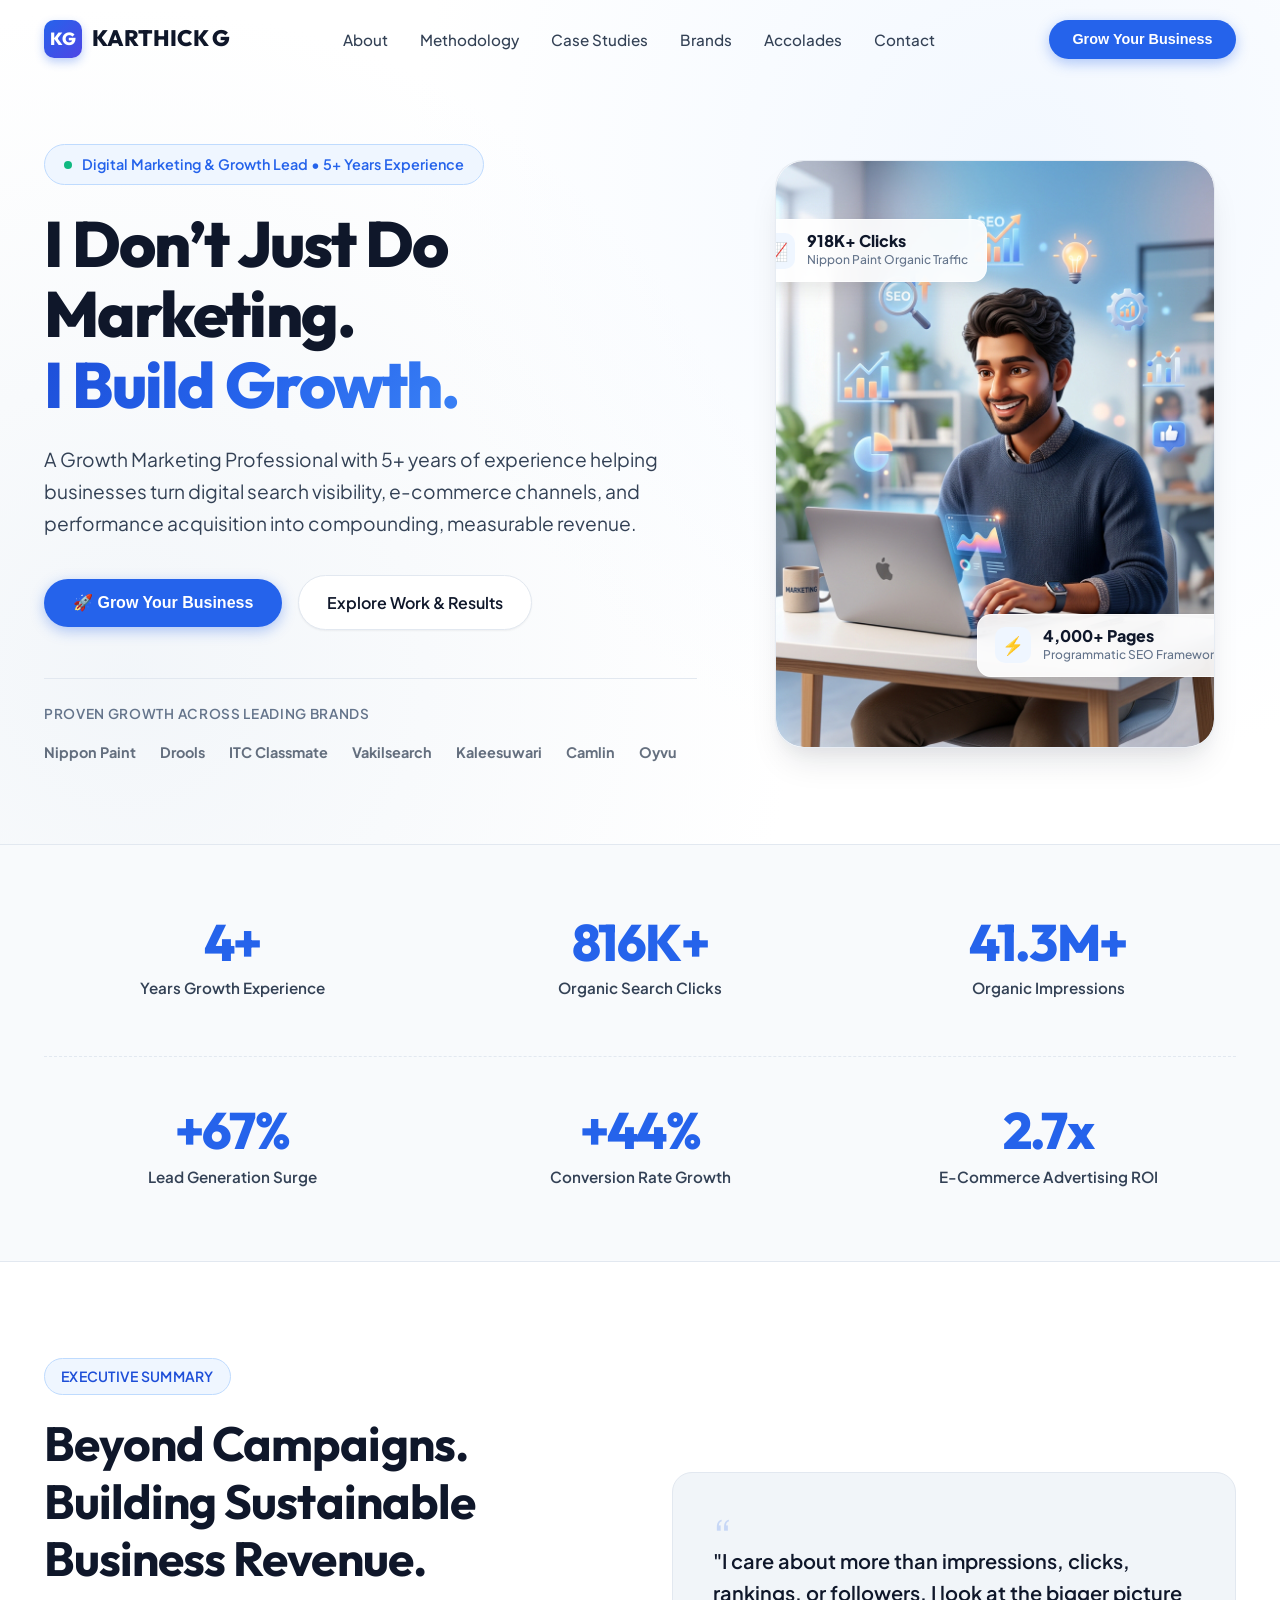
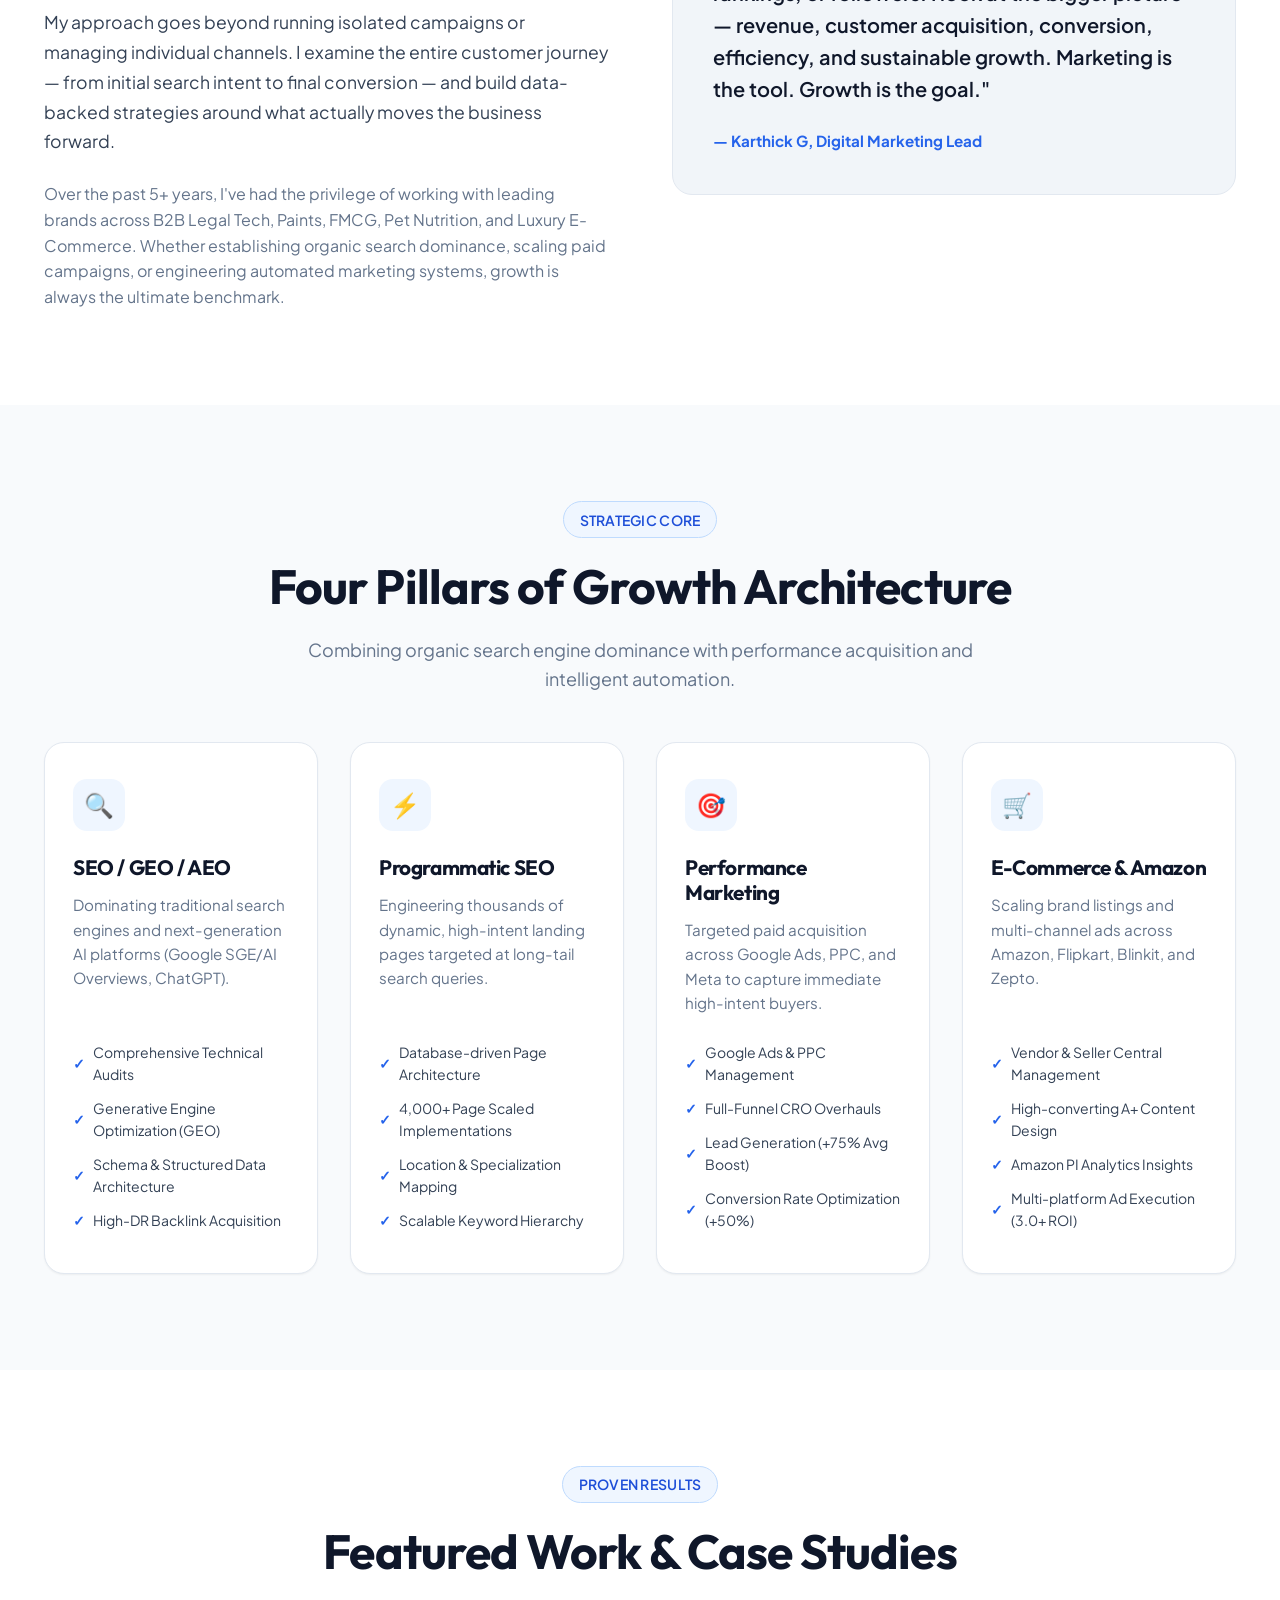
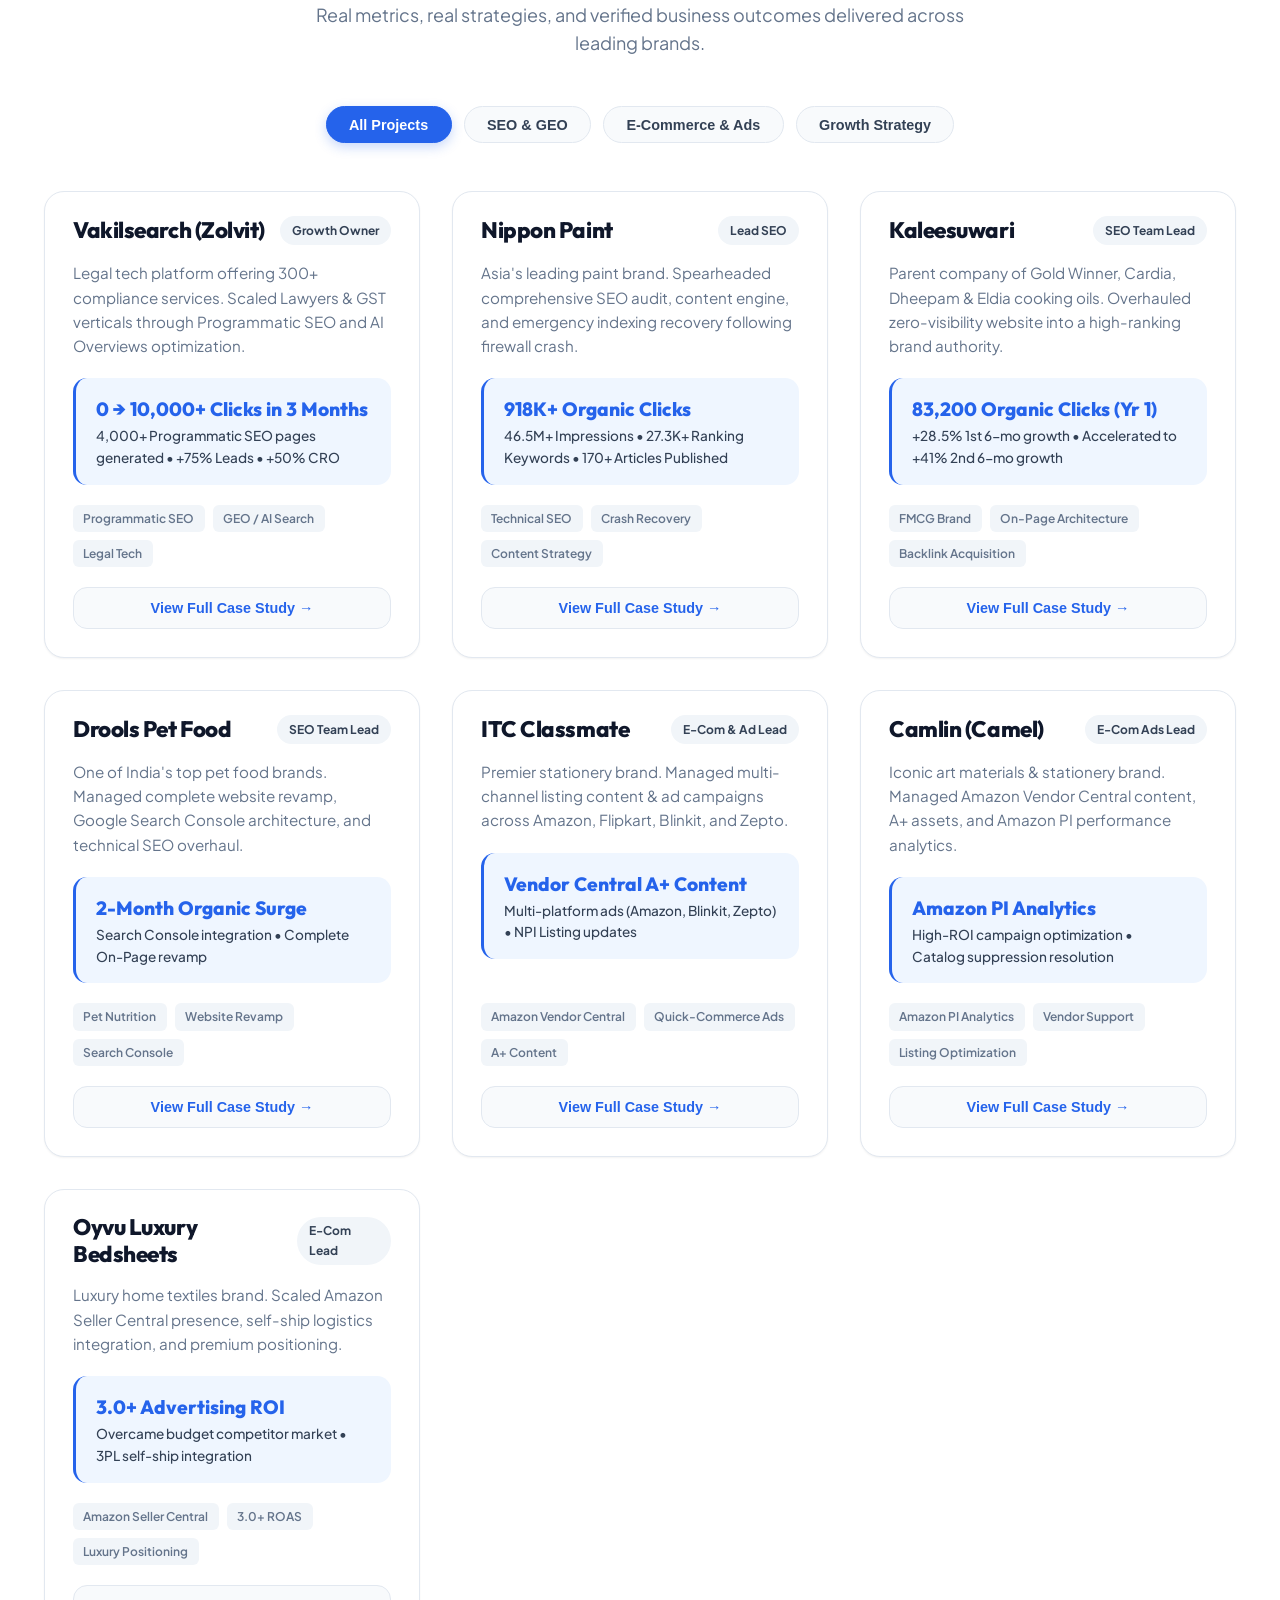
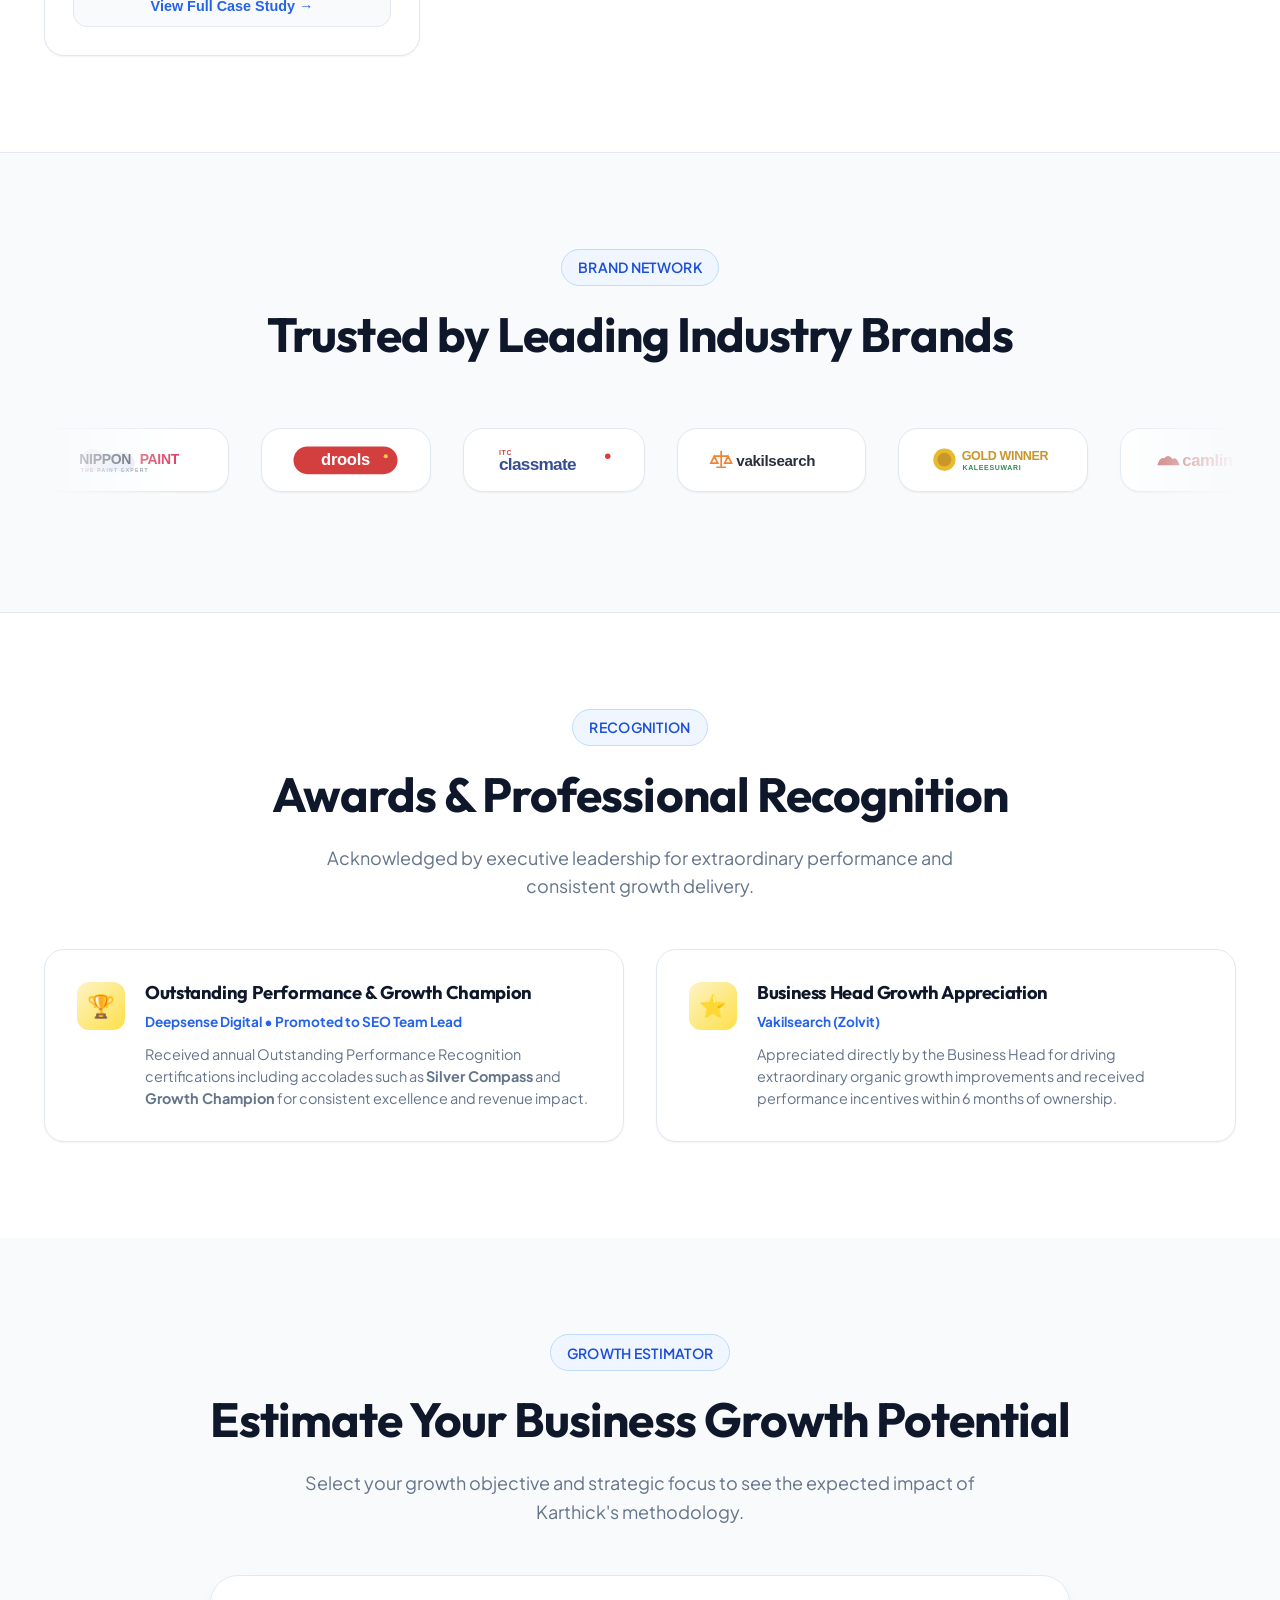
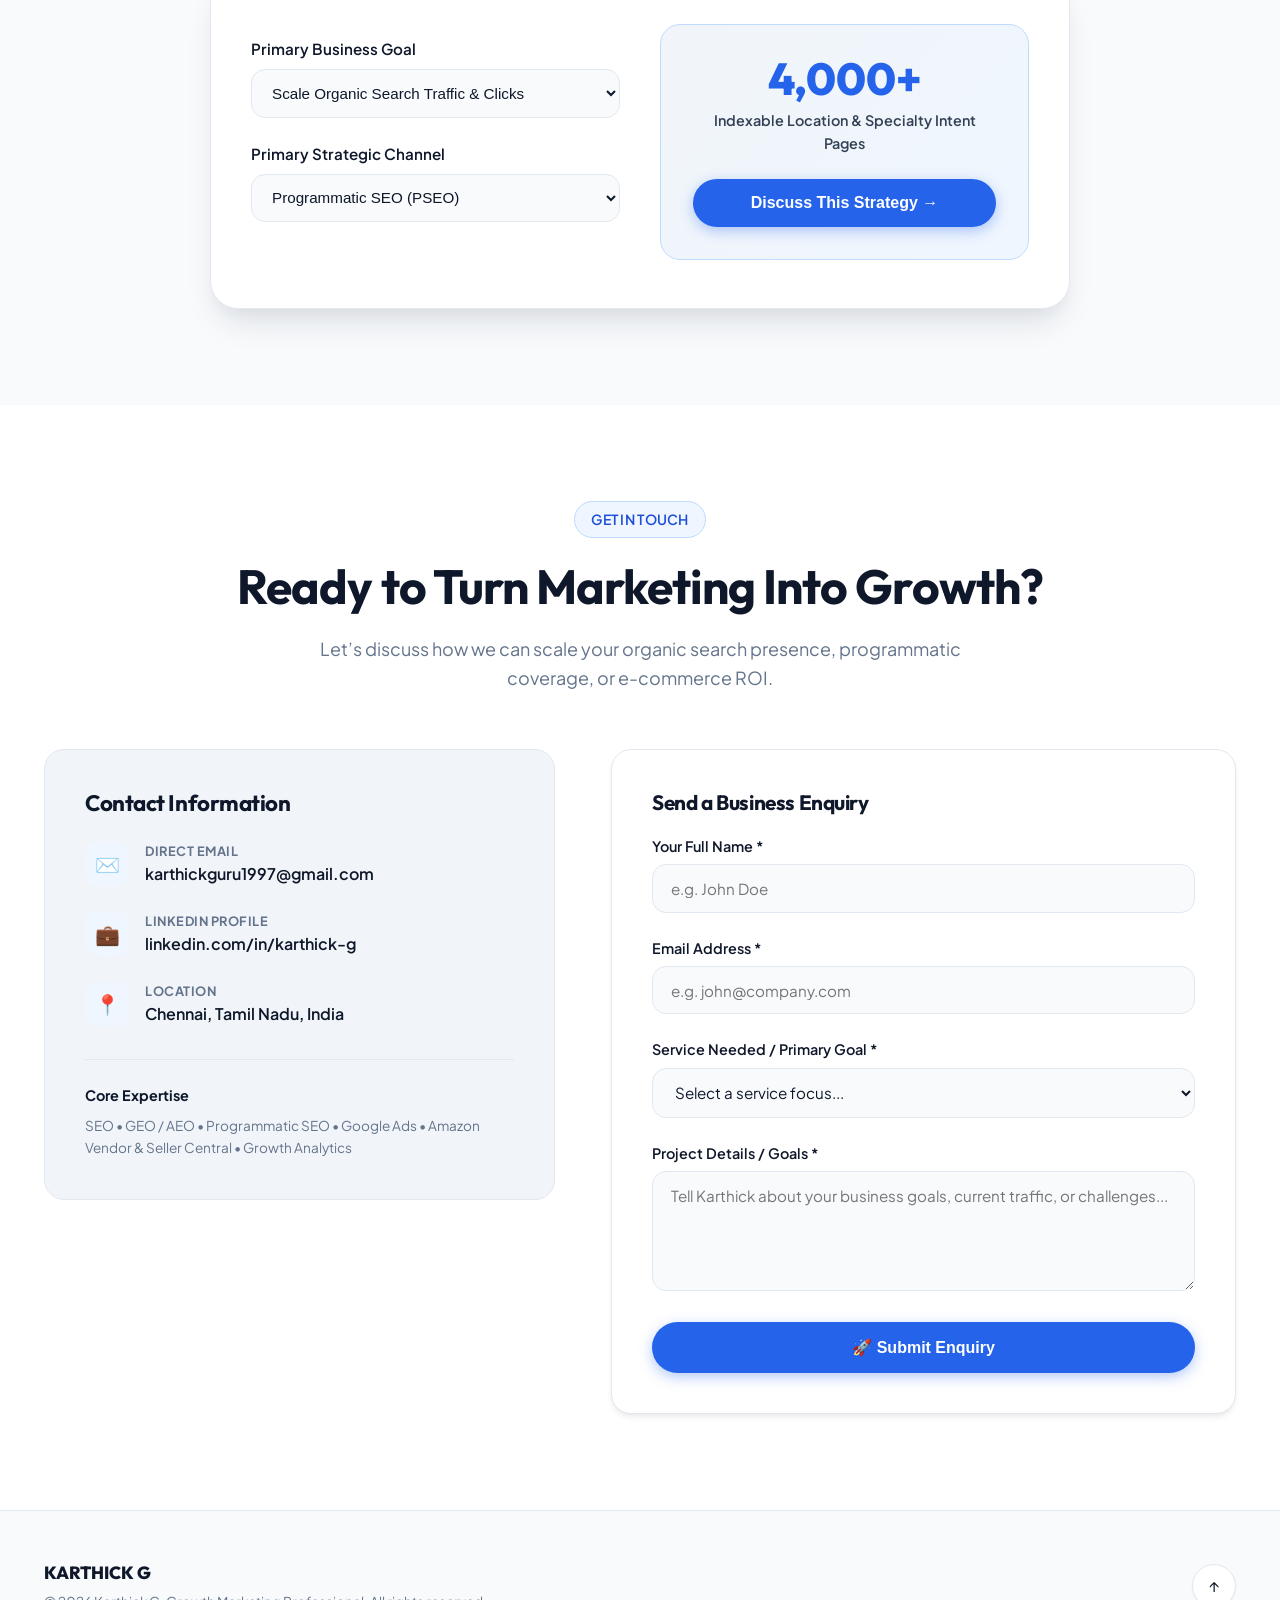
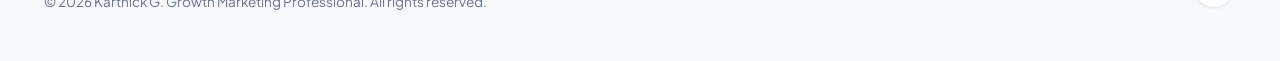
==== commit 233567c1: "Replace brand pills with authentic original brand SVG logos in running marquee strip" ====
--- a/index.html
+++ b/index.html
@@ -491,28 +491,28 @@
           <h2 class="section-title">Trusted by Leading Industry Brands</h2>
         </div>
 
-        <!-- Smooth Running Infinite Logo Marquee Strip -->
+        <!-- Smooth Running Infinite Original Brand Logos Marquee Strip -->
         <div class="marquee-container animate-reveal">
           <div class="marquee-track">
-            <!-- Set 1 -->
-            <div class="brand-pill"><span class="brand-pill-icon">🎨</span> NIPPON PAINT</div>
-            <div class="brand-pill"><span class="brand-pill-icon">🐾</span> DROOLS</div>
-            <div class="brand-pill"><span class="brand-pill-icon">📚</span> ITC CLASSMATE</div>
-            <div class="brand-pill"><span class="brand-pill-icon">⚖️</span> VAKILSEARCH</div>
-            <div class="brand-pill"><span class="brand-pill-icon">🌻</span> GOLD WINNER</div>
-            <div class="brand-pill"><span class="brand-pill-icon">✏️</span> CAMLIN</div>
-            <div class="brand-pill"><span class="brand-pill-icon">🛏️</span> OYVU</div>
-            <div class="brand-pill"><span class="brand-pill-icon">💎</span> JIRAAF</div>
+            <!-- Set 1: Original Brand Logos -->
+            <div class="brand-logo-card"><img src="assets/images/brands/nippon_paint.svg" alt="Nippon Paint Logo" class="brand-logo-img"></div>
+            <div class="brand-logo-card"><img src="assets/images/brands/drools.svg" alt="Drools Pet Nutrition Logo" class="brand-logo-img"></div>
+            <div class="brand-logo-card"><img src="assets/images/brands/classmate.svg" alt="ITC Classmate Logo" class="brand-logo-img"></div>
+            <div class="brand-logo-card"><img src="assets/images/brands/vakilsearch.svg" alt="Vakilsearch Logo" class="brand-logo-img"></div>
+            <div class="brand-logo-card"><img src="assets/images/brands/gold_winner.svg" alt="Gold Winner Kaleesuwari Logo" class="brand-logo-img"></div>
+            <div class="brand-logo-card"><img src="assets/images/brands/camlin.svg" alt="Camlin Camel Logo" class="brand-logo-img"></div>
+            <div class="brand-logo-card"><img src="assets/images/brands/oyvu.svg" alt="Oyvu Luxury Bedding Logo" class="brand-logo-img"></div>
+            <div class="brand-logo-card"><img src="assets/images/brands/jiraaf.svg" alt="Jiraaf Logo" class="brand-logo-img"></div>
             
-            <!-- Set 2 (Duplicate for Seamless Infinite Loop) -->
-            <div class="brand-pill"><span class="brand-pill-icon">🎨</span> NIPPON PAINT</div>
-            <div class="brand-pill"><span class="brand-pill-icon">🐾</span> DROOLS</div>
-            <div class="brand-pill"><span class="brand-pill-icon">📚</span> ITC CLASSMATE</div>
-            <div class="brand-pill"><span class="brand-pill-icon">⚖️</span> VAKILSEARCH</div>
-            <div class="brand-pill"><span class="brand-pill-icon">🌻</span> GOLD WINNER</div>
-            <div class="brand-pill"><span class="brand-pill-icon">✏️</span> CAMLIN</div>
-            <div class="brand-pill"><span class="brand-pill-icon">🛏️</span> OYVU</div>
-            <div class="brand-pill"><span class="brand-pill-icon">💎</span> JIRAAF</div>
+            <!-- Set 2: Duplicate for Seamless Infinite Loop -->
+            <div class="brand-logo-card"><img src="assets/images/brands/nippon_paint.svg" alt="Nippon Paint Logo" class="brand-logo-img"></div>
+            <div class="brand-logo-card"><img src="assets/images/brands/drools.svg" alt="Drools Pet Nutrition Logo" class="brand-logo-img"></div>
+            <div class="brand-logo-card"><img src="assets/images/brands/classmate.svg" alt="ITC Classmate Logo" class="brand-logo-img"></div>
+            <div class="brand-logo-card"><img src="assets/images/brands/vakilsearch.svg" alt="Vakilsearch Logo" class="brand-logo-img"></div>
+            <div class="brand-logo-card"><img src="assets/images/brands/gold_winner.svg" alt="Gold Winner Kaleesuwari Logo" class="brand-logo-img"></div>
+            <div class="brand-logo-card"><img src="assets/images/brands/camlin.svg" alt="Camlin Camel Logo" class="brand-logo-img"></div>
+            <div class="brand-logo-card"><img src="assets/images/brands/oyvu.svg" alt="Oyvu Luxury Bedding Logo" class="brand-logo-img"></div>
+            <div class="brand-logo-card"><img src="assets/images/brands/jiraaf.svg" alt="Jiraaf Logo" class="brand-logo-img"></div>
           </div>
         </div>
       </div>
--- a/styles.css
+++ b/styles.css
@@ -868,32 +868,36 @@
   }
 }
 
-.brand-pill {
+.brand-logo-card {
   background: var(--bg-card);
   border: 1px solid var(--border-light);
-  border-radius: var(--radius-full);
-  padding: 0.9rem 1.8rem;
-  display: flex;
-  align-items: center;
-  gap: 0.75rem;
-  font-family: var(--font-display);
-  font-weight: 800;
-  font-size: 1.15rem;
-  color: var(--text-primary);
-  white-space: nowrap;
+  border-radius: var(--radius-lg);
+  padding: 0.85rem 1.75rem;
+  display: flex;
+  align-items: center;
+  justify-content: center;
+  height: 64px;
+  min-width: 170px;
   box-shadow: var(--shadow-sm);
   transition: var(--transition-normal);
 }
 
-.brand-pill:hover {
+.brand-logo-card:hover {
   border-color: var(--primary-blue-border);
-  color: var(--primary-blue);
   box-shadow: var(--shadow-md);
   transform: translateY(-2px);
 }
 
-.brand-pill-icon {
-  font-size: 1.25rem;
+.brand-logo-img {
+  max-height: 38px;
+  width: auto;
+  object-fit: contain;
+  filter: grayscale(10%) opacity(0.9);
+  transition: var(--transition-fast);
+}
+
+.brand-logo-card:hover .brand-logo-img {
+  filter: grayscale(0%) opacity(1);
 }
 
 /* Certifications Section */
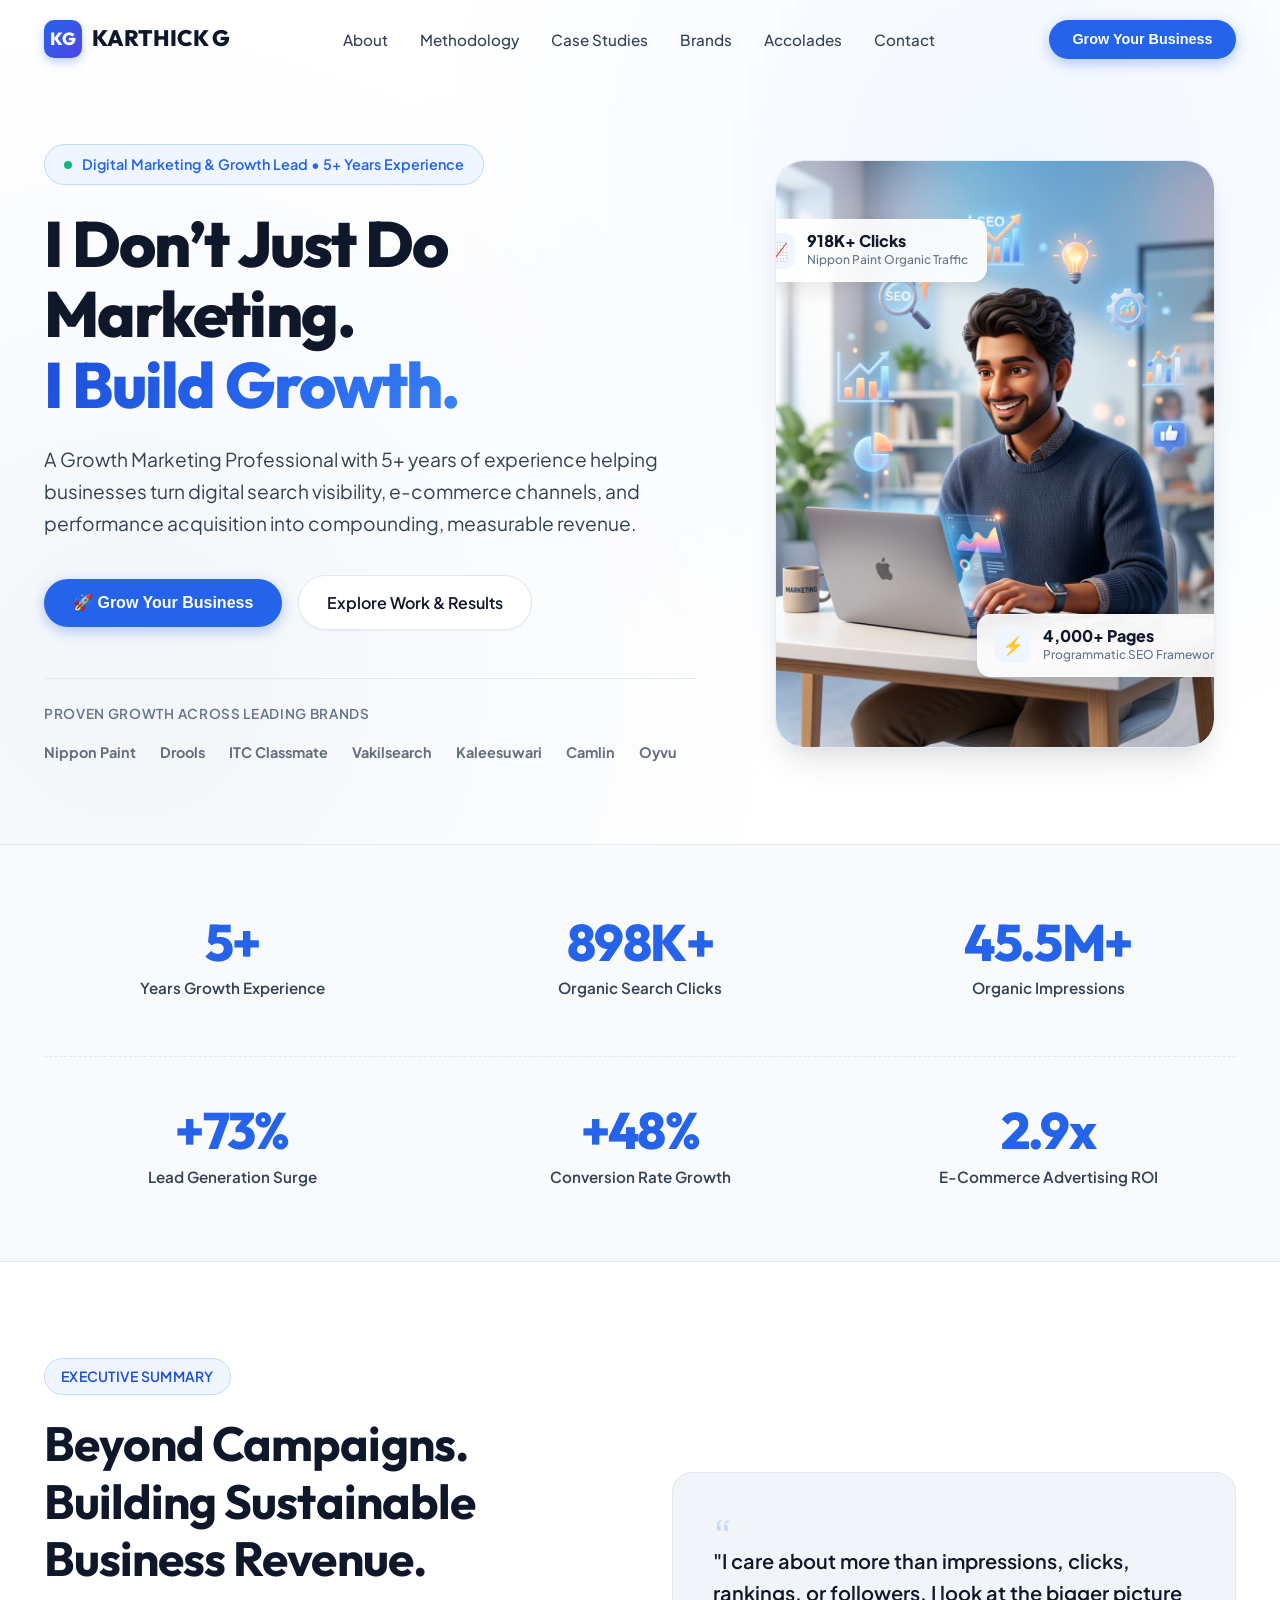
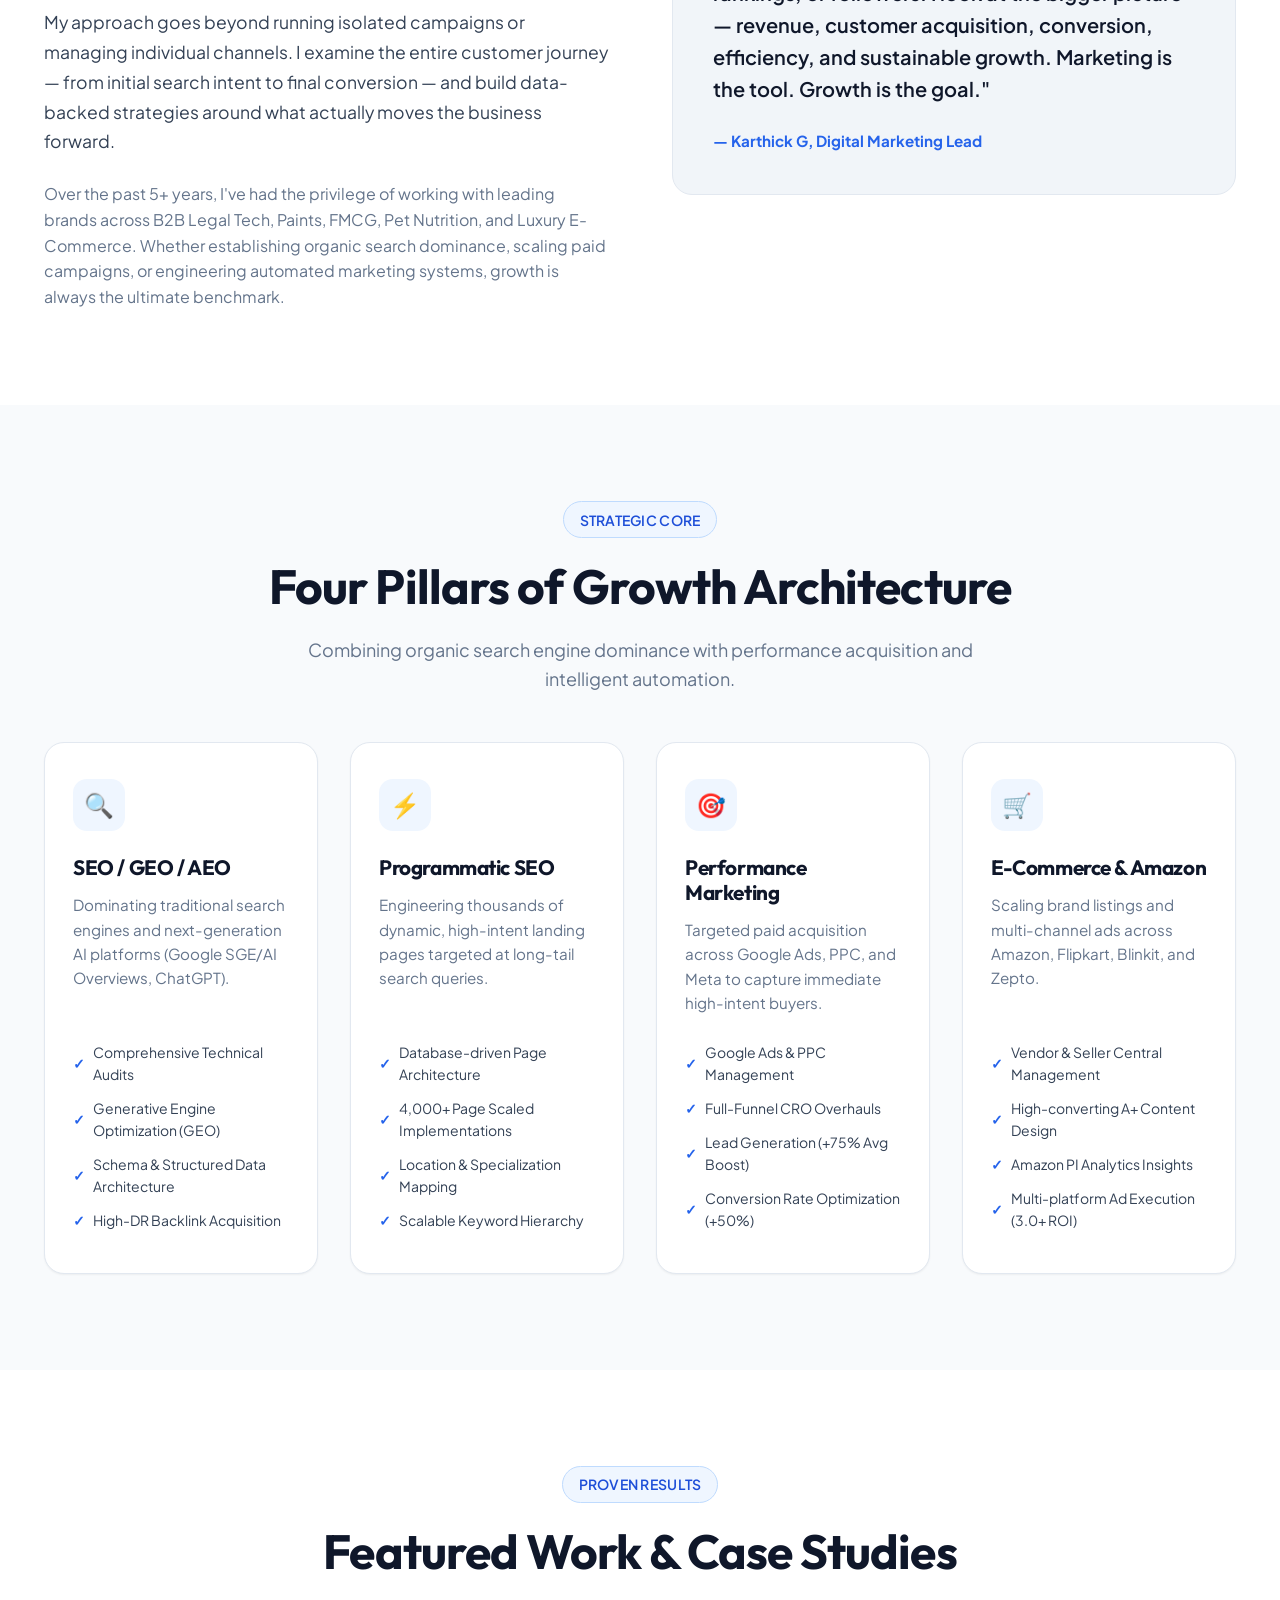
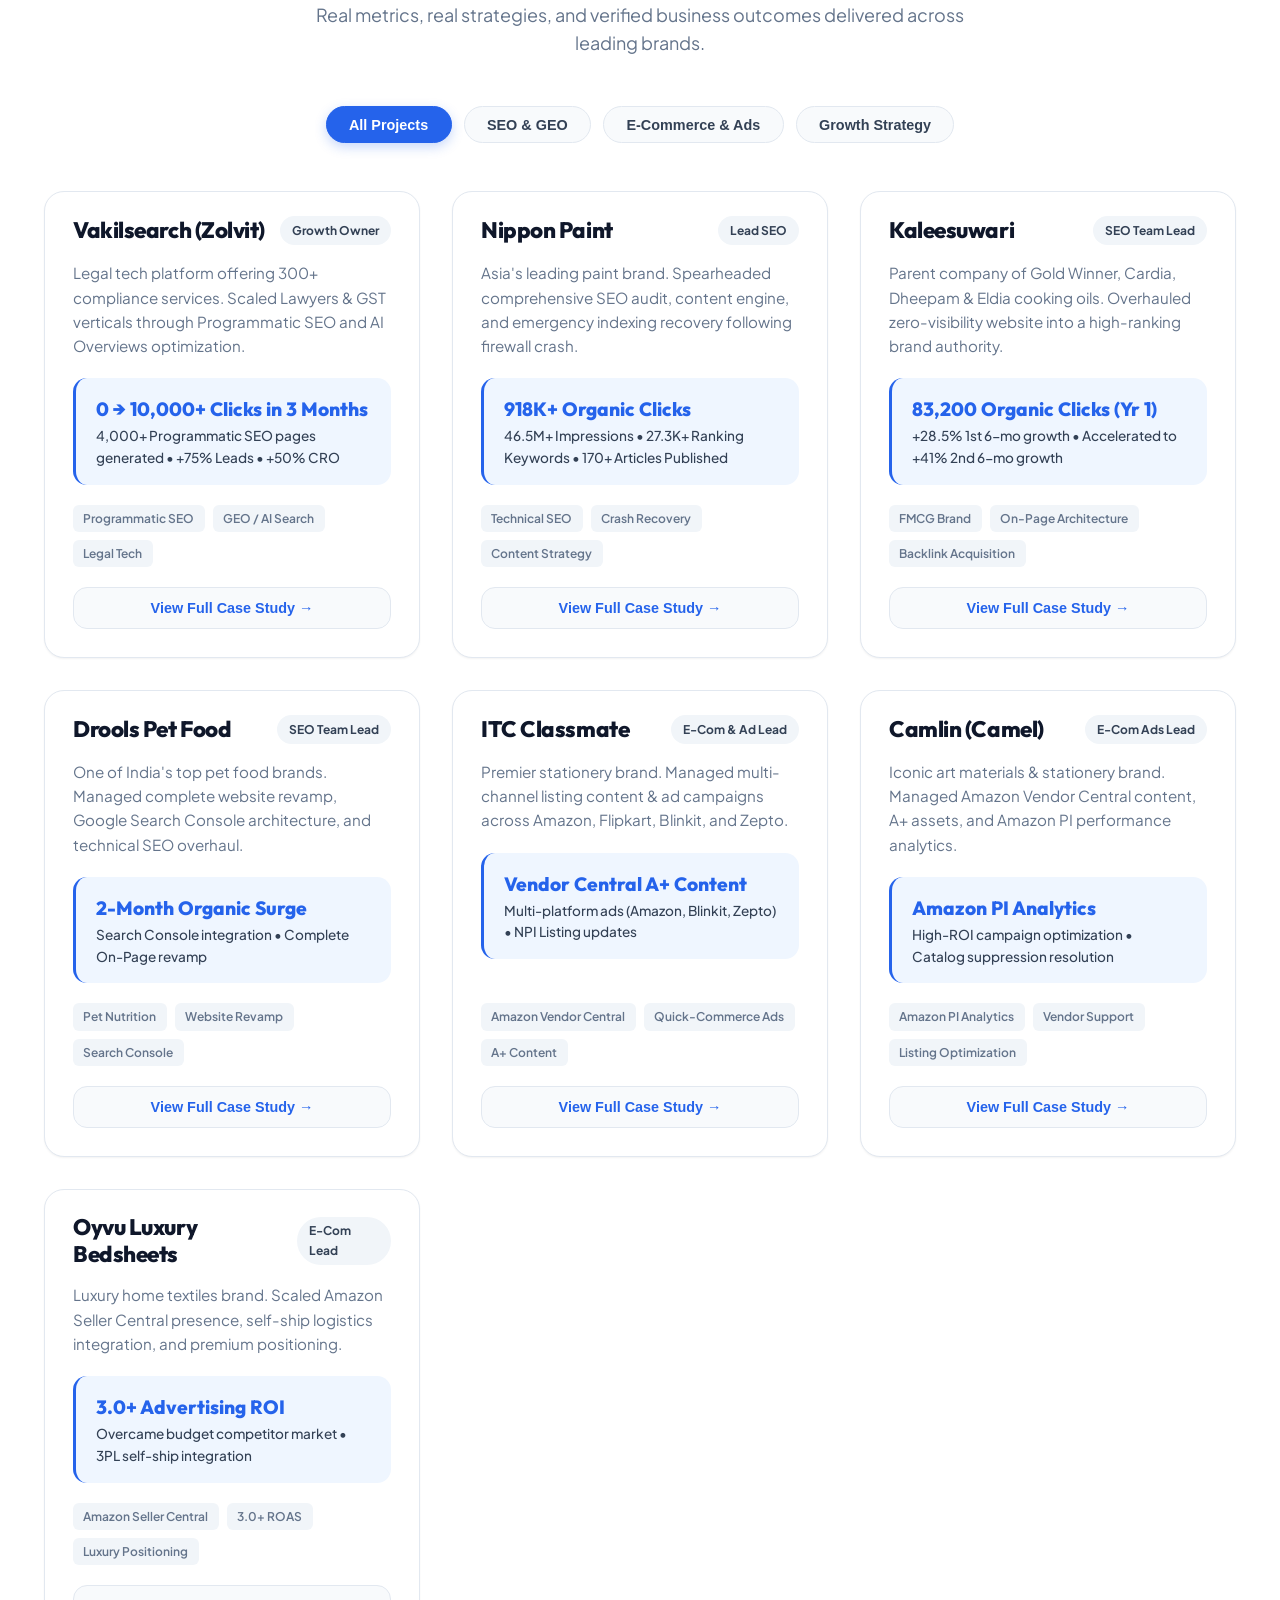
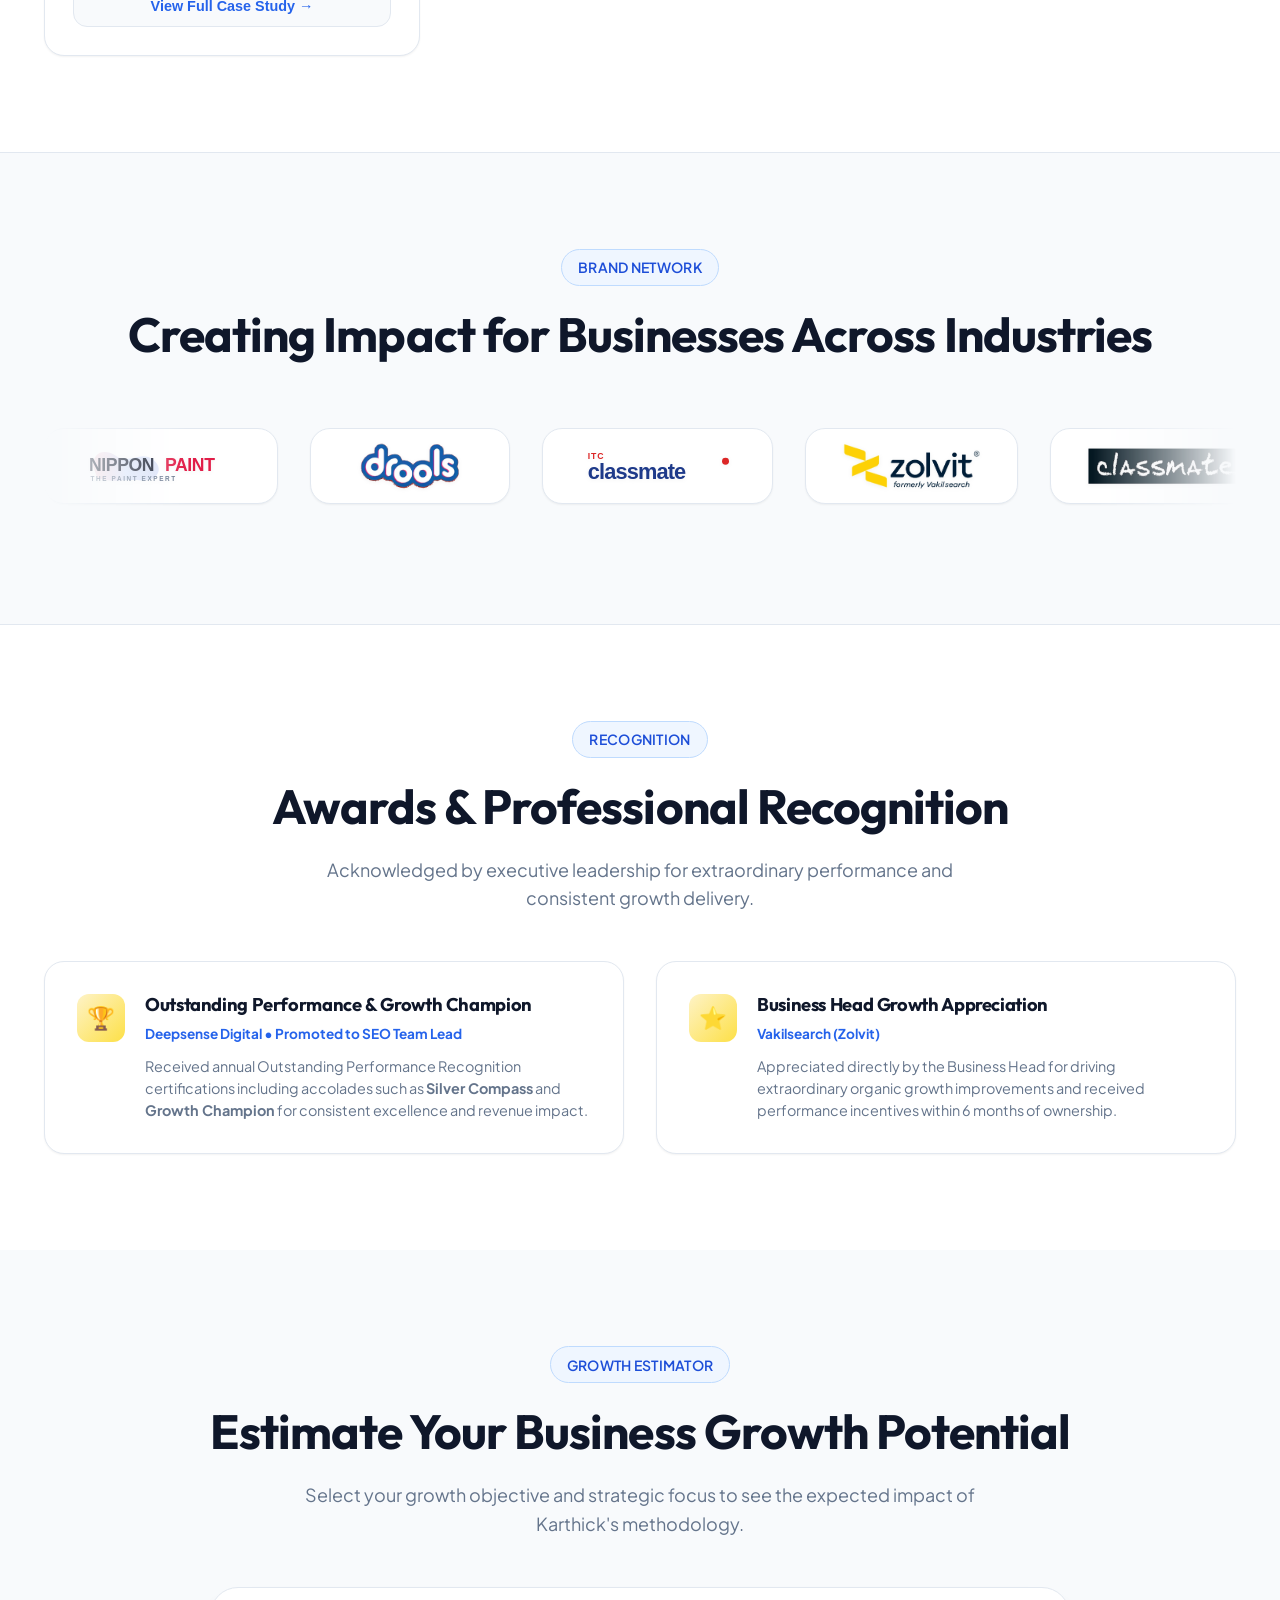
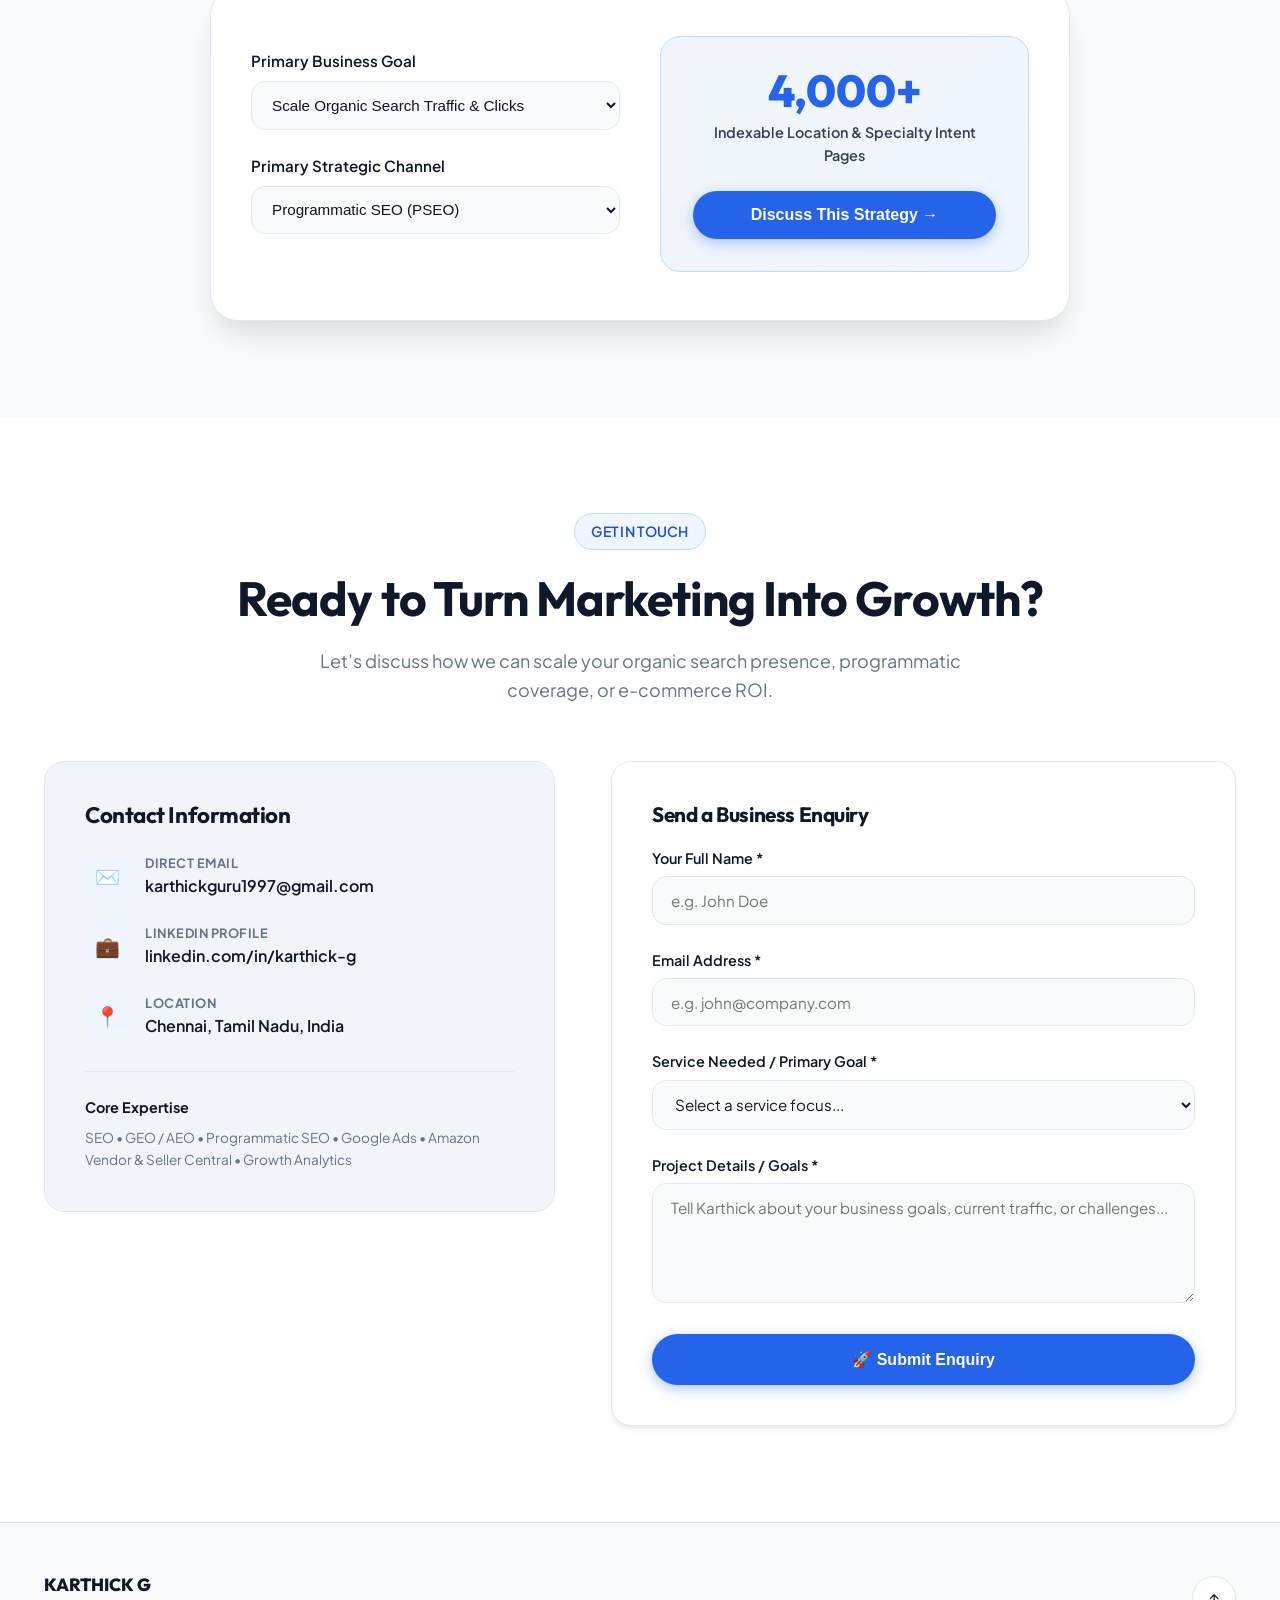
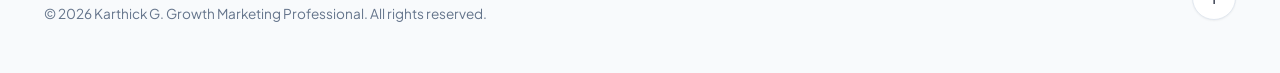
==== commit 088c223b: "Update brand section heading to Creating Impact for Businesses Across Industries and integrate origi" ====
--- a/index.html
+++ b/index.html
@@ -488,7 +488,7 @@
       <div class="container">
         <div style="text-align: center; margin-bottom: 2.5rem;" class="animate-reveal">
           <div class="section-tag">Brand Network</div>
-          <h2 class="section-title">Trusted by Leading Industry Brands</h2>
+          <h2 class="section-title">Creating Impact for Businesses Across Industries</h2>
         </div>
 
         <!-- Smooth Running Infinite Original Brand Logos Marquee Strip -->
@@ -496,20 +496,20 @@
           <div class="marquee-track">
             <!-- Set 1: Original Brand Logos -->
             <div class="brand-logo-card"><img src="assets/images/brands/nippon_paint.svg" alt="Nippon Paint Logo" class="brand-logo-img"></div>
-            <div class="brand-logo-card"><img src="assets/images/brands/drools.svg" alt="Drools Pet Nutrition Logo" class="brand-logo-img"></div>
+            <div class="brand-logo-card"><img src="assets/images/brands/drools.png" alt="Drools Pet Nutrition Logo" class="brand-logo-img"></div>
             <div class="brand-logo-card"><img src="assets/images/brands/classmate.svg" alt="ITC Classmate Logo" class="brand-logo-img"></div>
-            <div class="brand-logo-card"><img src="assets/images/brands/vakilsearch.svg" alt="Vakilsearch Logo" class="brand-logo-img"></div>
-            <div class="brand-logo-card"><img src="assets/images/brands/gold_winner.svg" alt="Gold Winner Kaleesuwari Logo" class="brand-logo-img"></div>
+            <div class="brand-logo-card"><img src="assets/images/brands/vakilsearch.png" alt="Zolvit Formerly Vakilsearch Logo" class="brand-logo-img"></div>
+            <div class="brand-logo-card"><img src="assets/images/brands/kaleesuwari.png" alt="Kaleesuwari Refinery Logo" class="brand-logo-img"></div>
             <div class="brand-logo-card"><img src="assets/images/brands/camlin.svg" alt="Camlin Camel Logo" class="brand-logo-img"></div>
             <div class="brand-logo-card"><img src="assets/images/brands/oyvu.svg" alt="Oyvu Luxury Bedding Logo" class="brand-logo-img"></div>
             <div class="brand-logo-card"><img src="assets/images/brands/jiraaf.svg" alt="Jiraaf Logo" class="brand-logo-img"></div>
             
             <!-- Set 2: Duplicate for Seamless Infinite Loop -->
             <div class="brand-logo-card"><img src="assets/images/brands/nippon_paint.svg" alt="Nippon Paint Logo" class="brand-logo-img"></div>
-            <div class="brand-logo-card"><img src="assets/images/brands/drools.svg" alt="Drools Pet Nutrition Logo" class="brand-logo-img"></div>
+            <div class="brand-logo-card"><img src="assets/images/brands/drools.png" alt="Drools Pet Nutrition Logo" class="brand-logo-img"></div>
             <div class="brand-logo-card"><img src="assets/images/brands/classmate.svg" alt="ITC Classmate Logo" class="brand-logo-img"></div>
-            <div class="brand-logo-card"><img src="assets/images/brands/vakilsearch.svg" alt="Vakilsearch Logo" class="brand-logo-img"></div>
-            <div class="brand-logo-card"><img src="assets/images/brands/gold_winner.svg" alt="Gold Winner Kaleesuwari Logo" class="brand-logo-img"></div>
+            <div class="brand-logo-card"><img src="assets/images/brands/vakilsearch.png" alt="Zolvit Formerly Vakilsearch Logo" class="brand-logo-img"></div>
+            <div class="brand-logo-card"><img src="assets/images/brands/kaleesuwari.png" alt="Kaleesuwari Refinery Logo" class="brand-logo-img"></div>
             <div class="brand-logo-card"><img src="assets/images/brands/camlin.svg" alt="Camlin Camel Logo" class="brand-logo-img"></div>
             <div class="brand-logo-card"><img src="assets/images/brands/oyvu.svg" alt="Oyvu Luxury Bedding Logo" class="brand-logo-img"></div>
             <div class="brand-logo-card"><img src="assets/images/brands/jiraaf.svg" alt="Jiraaf Logo" class="brand-logo-img"></div>
--- a/styles.css
+++ b/styles.css
@@ -872,12 +872,12 @@
   background: var(--bg-card);
   border: 1px solid var(--border-light);
   border-radius: var(--radius-lg);
-  padding: 0.85rem 1.75rem;
+  padding: 1rem 2.25rem;
   display: flex;
   align-items: center;
   justify-content: center;
-  height: 64px;
-  min-width: 170px;
+  height: 76px;
+  min-width: 200px;
   box-shadow: var(--shadow-sm);
   transition: var(--transition-normal);
 }
@@ -885,19 +885,21 @@
 .brand-logo-card:hover {
   border-color: var(--primary-blue-border);
   box-shadow: var(--shadow-md);
-  transform: translateY(-2px);
+  transform: translateY(-3px);
 }
 
 .brand-logo-img {
-  max-height: 38px;
+  max-height: 48px;
+  max-width: 160px;
   width: auto;
+  height: auto;
   object-fit: contain;
-  filter: grayscale(10%) opacity(0.9);
+  filter: drop-shadow(0 1px 2px rgba(0,0,0,0.05));
   transition: var(--transition-fast);
 }
 
 .brand-logo-card:hover .brand-logo-img {
-  filter: grayscale(0%) opacity(1);
+  transform: scale(1.04);
 }
 
 /* Certifications Section */
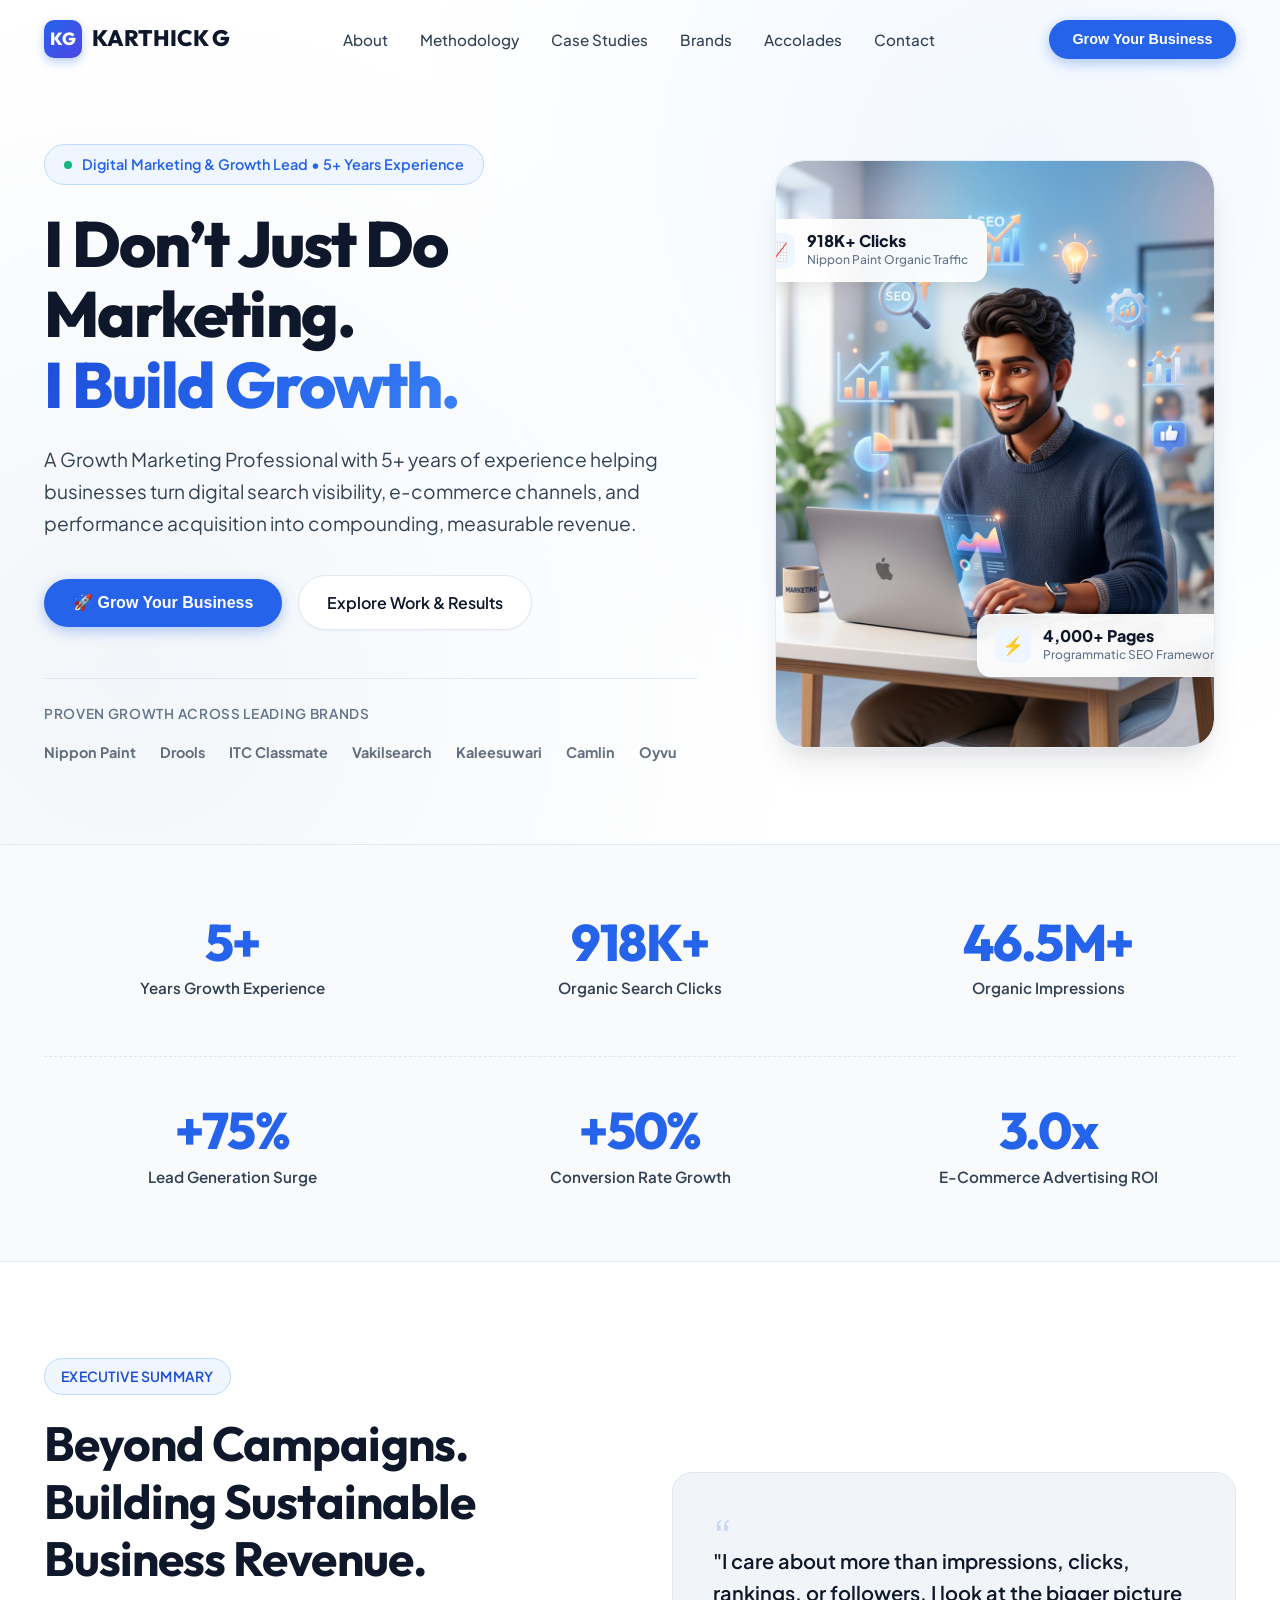
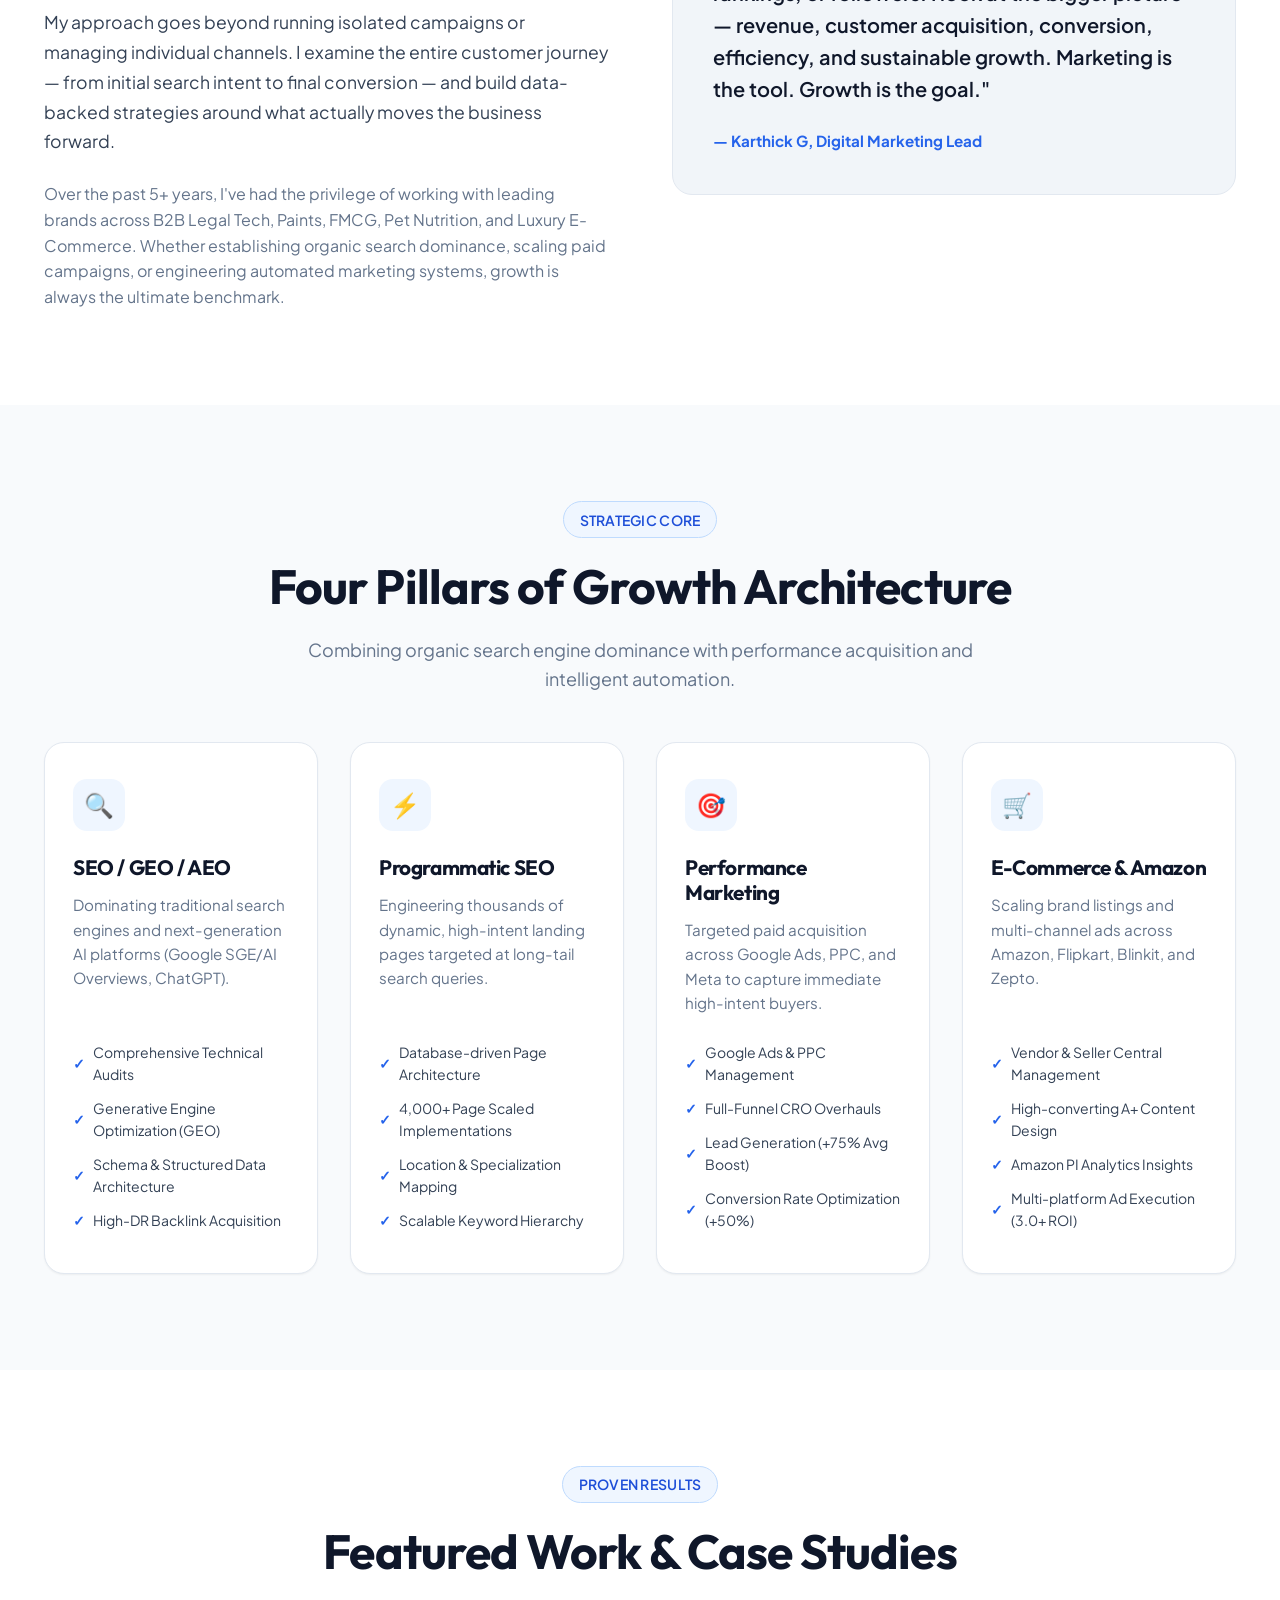
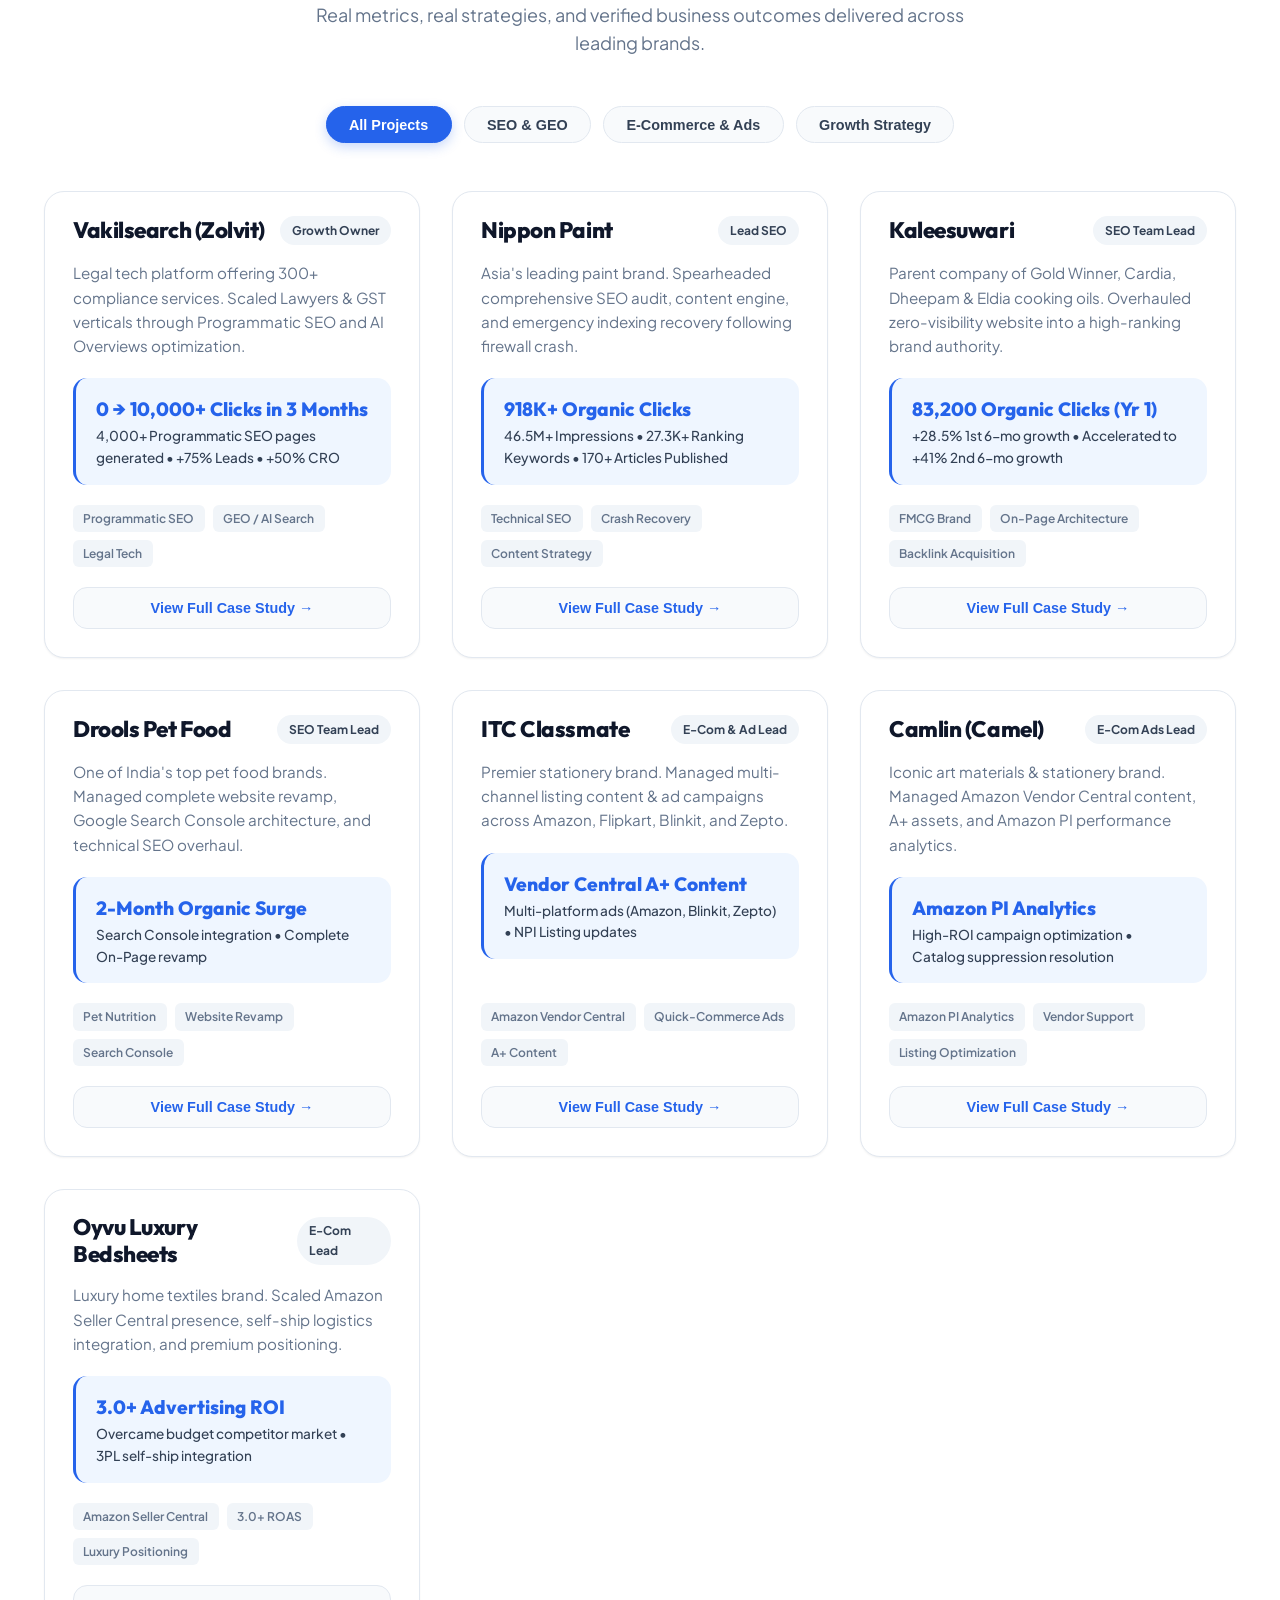
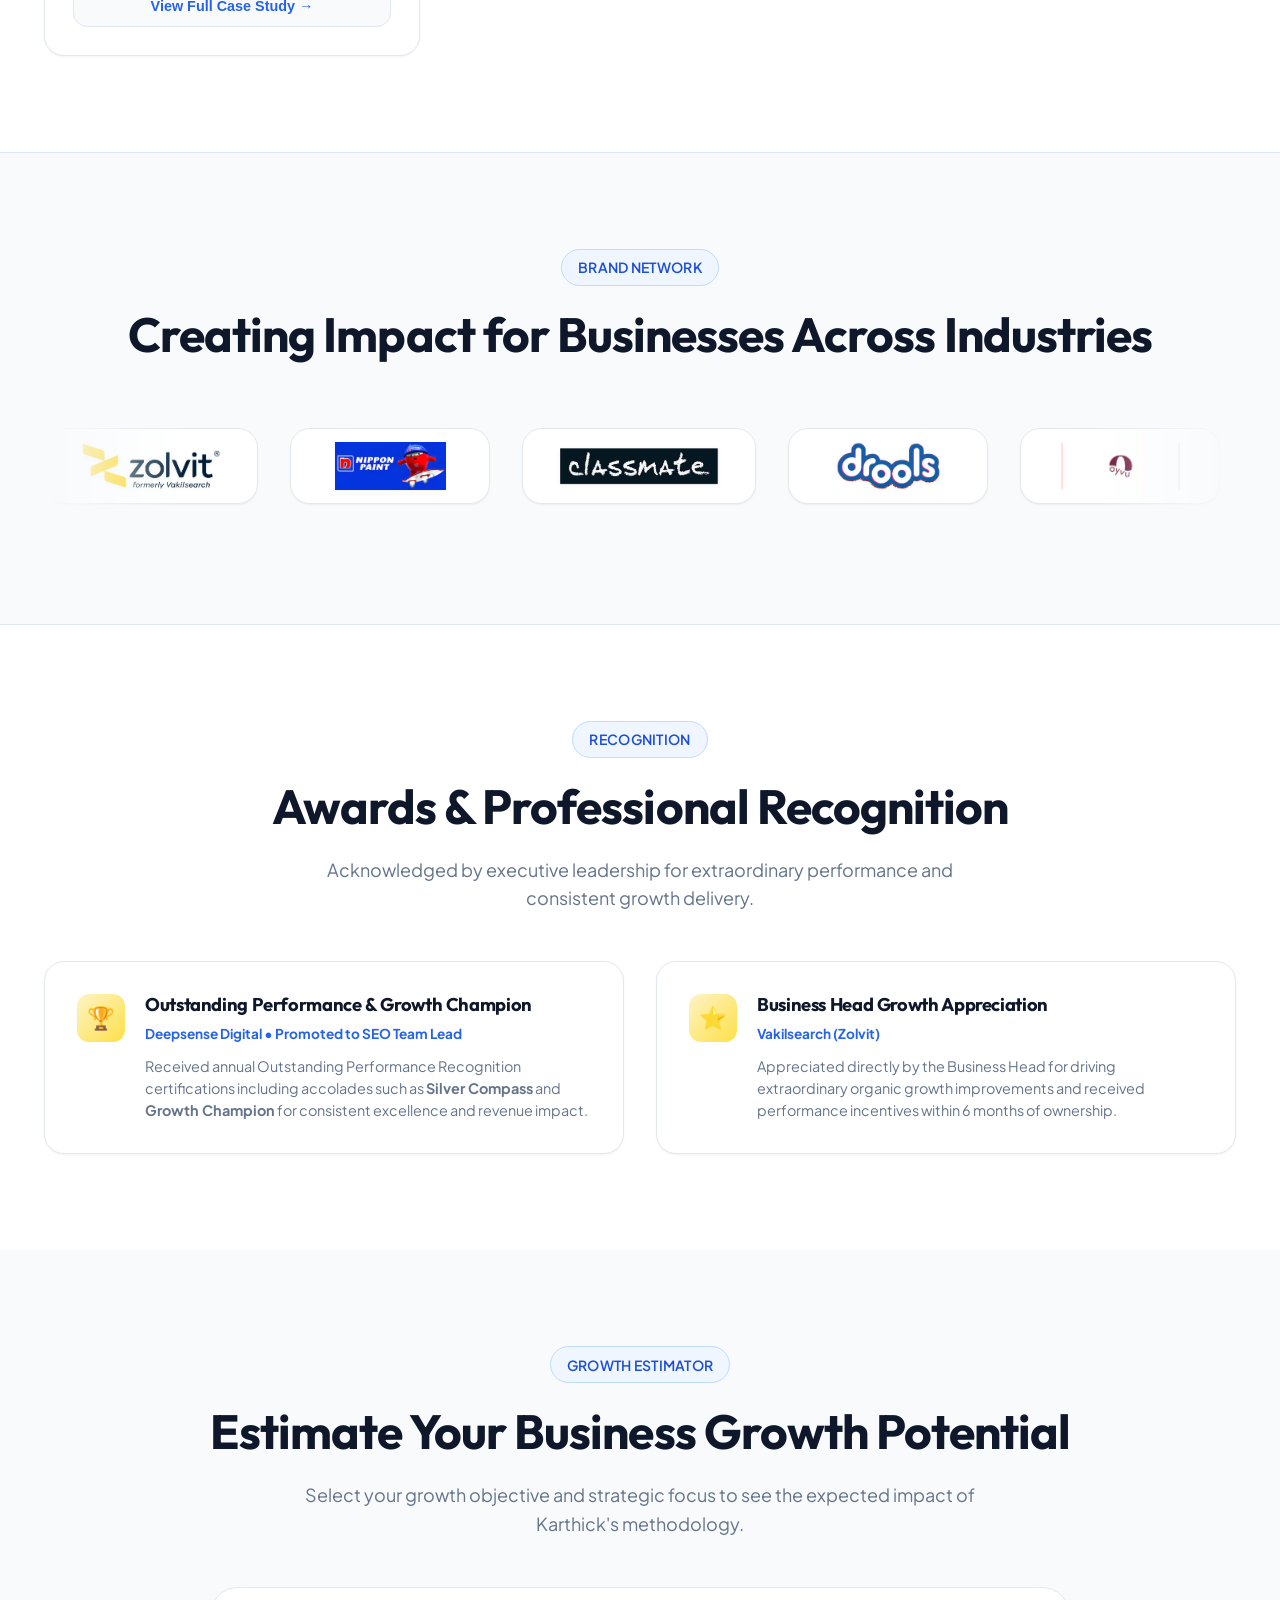
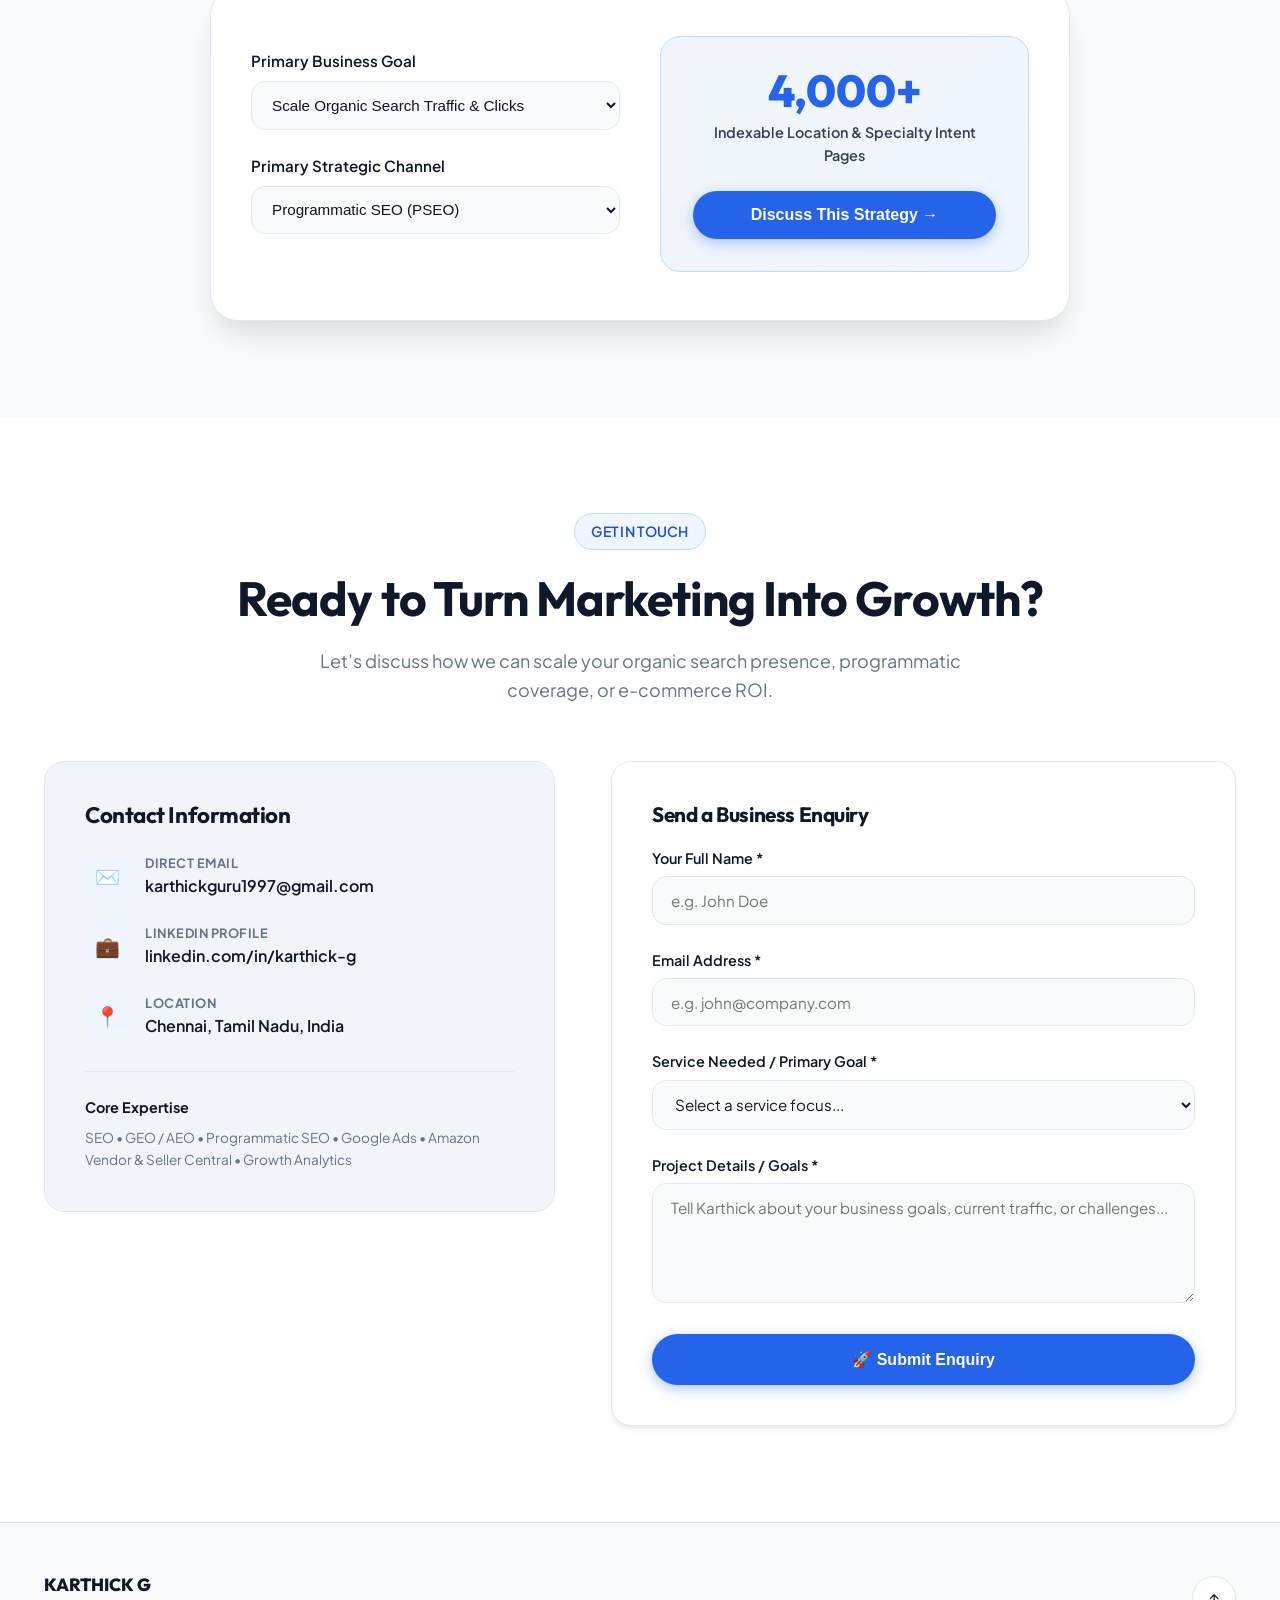
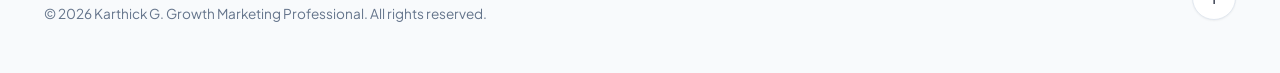
==== commit afc73050: "Use exclusively user uploaded original brand logos in marquee strip and remove previous icons" ====
--- a/index.html
+++ b/index.html
@@ -494,25 +494,19 @@
         <!-- Smooth Running Infinite Original Brand Logos Marquee Strip -->
         <div class="marquee-container animate-reveal">
           <div class="marquee-track">
-            <!-- Set 1: Original Brand Logos -->
-            <div class="brand-logo-card"><img src="assets/images/brands/nippon_paint.svg" alt="Nippon Paint Logo" class="brand-logo-img"></div>
+            <!-- Set 1: User Uploaded Original Brand Logos -->
+            <div class="brand-logo-card"><img src="assets/images/brands/vakilsearch.png" alt="Zolvit Formerly Vakilsearch Logo" class="brand-logo-img"></div>
+            <div class="brand-logo-card"><img src="assets/images/brands/nippon_paint.png" alt="Nippon Paint Logo" class="brand-logo-img"></div>
+            <div class="brand-logo-card"><img src="assets/images/brands/kaleesuwari.png" alt="Kaleesuwari Refinery Logo" class="brand-logo-img"></div>
             <div class="brand-logo-card"><img src="assets/images/brands/drools.png" alt="Drools Pet Nutrition Logo" class="brand-logo-img"></div>
-            <div class="brand-logo-card"><img src="assets/images/brands/classmate.svg" alt="ITC Classmate Logo" class="brand-logo-img"></div>
-            <div class="brand-logo-card"><img src="assets/images/brands/vakilsearch.png" alt="Zolvit Formerly Vakilsearch Logo" class="brand-logo-img"></div>
-            <div class="brand-logo-card"><img src="assets/images/brands/kaleesuwari.png" alt="Kaleesuwari Refinery Logo" class="brand-logo-img"></div>
-            <div class="brand-logo-card"><img src="assets/images/brands/camlin.svg" alt="Camlin Camel Logo" class="brand-logo-img"></div>
-            <div class="brand-logo-card"><img src="assets/images/brands/oyvu.svg" alt="Oyvu Luxury Bedding Logo" class="brand-logo-img"></div>
-            <div class="brand-logo-card"><img src="assets/images/brands/jiraaf.svg" alt="Jiraaf Logo" class="brand-logo-img"></div>
+            <div class="brand-logo-card"><img src="assets/images/brands/oyvu.png" alt="Oyvu Luxury Bedding Logo" class="brand-logo-img"></div>
             
             <!-- Set 2: Duplicate for Seamless Infinite Loop -->
-            <div class="brand-logo-card"><img src="assets/images/brands/nippon_paint.svg" alt="Nippon Paint Logo" class="brand-logo-img"></div>
+            <div class="brand-logo-card"><img src="assets/images/brands/vakilsearch.png" alt="Zolvit Formerly Vakilsearch Logo" class="brand-logo-img"></div>
+            <div class="brand-logo-card"><img src="assets/images/brands/nippon_paint.png" alt="Nippon Paint Logo" class="brand-logo-img"></div>
+            <div class="brand-logo-card"><img src="assets/images/brands/kaleesuwari.png" alt="Kaleesuwari Refinery Logo" class="brand-logo-img"></div>
             <div class="brand-logo-card"><img src="assets/images/brands/drools.png" alt="Drools Pet Nutrition Logo" class="brand-logo-img"></div>
-            <div class="brand-logo-card"><img src="assets/images/brands/classmate.svg" alt="ITC Classmate Logo" class="brand-logo-img"></div>
-            <div class="brand-logo-card"><img src="assets/images/brands/vakilsearch.png" alt="Zolvit Formerly Vakilsearch Logo" class="brand-logo-img"></div>
-            <div class="brand-logo-card"><img src="assets/images/brands/kaleesuwari.png" alt="Kaleesuwari Refinery Logo" class="brand-logo-img"></div>
-            <div class="brand-logo-card"><img src="assets/images/brands/camlin.svg" alt="Camlin Camel Logo" class="brand-logo-img"></div>
-            <div class="brand-logo-card"><img src="assets/images/brands/oyvu.svg" alt="Oyvu Luxury Bedding Logo" class="brand-logo-img"></div>
-            <div class="brand-logo-card"><img src="assets/images/brands/jiraaf.svg" alt="Jiraaf Logo" class="brand-logo-img"></div>
+            <div class="brand-logo-card"><img src="assets/images/brands/oyvu.png" alt="Oyvu Luxury Bedding Logo" class="brand-logo-img"></div>
           </div>
         </div>
       </div>
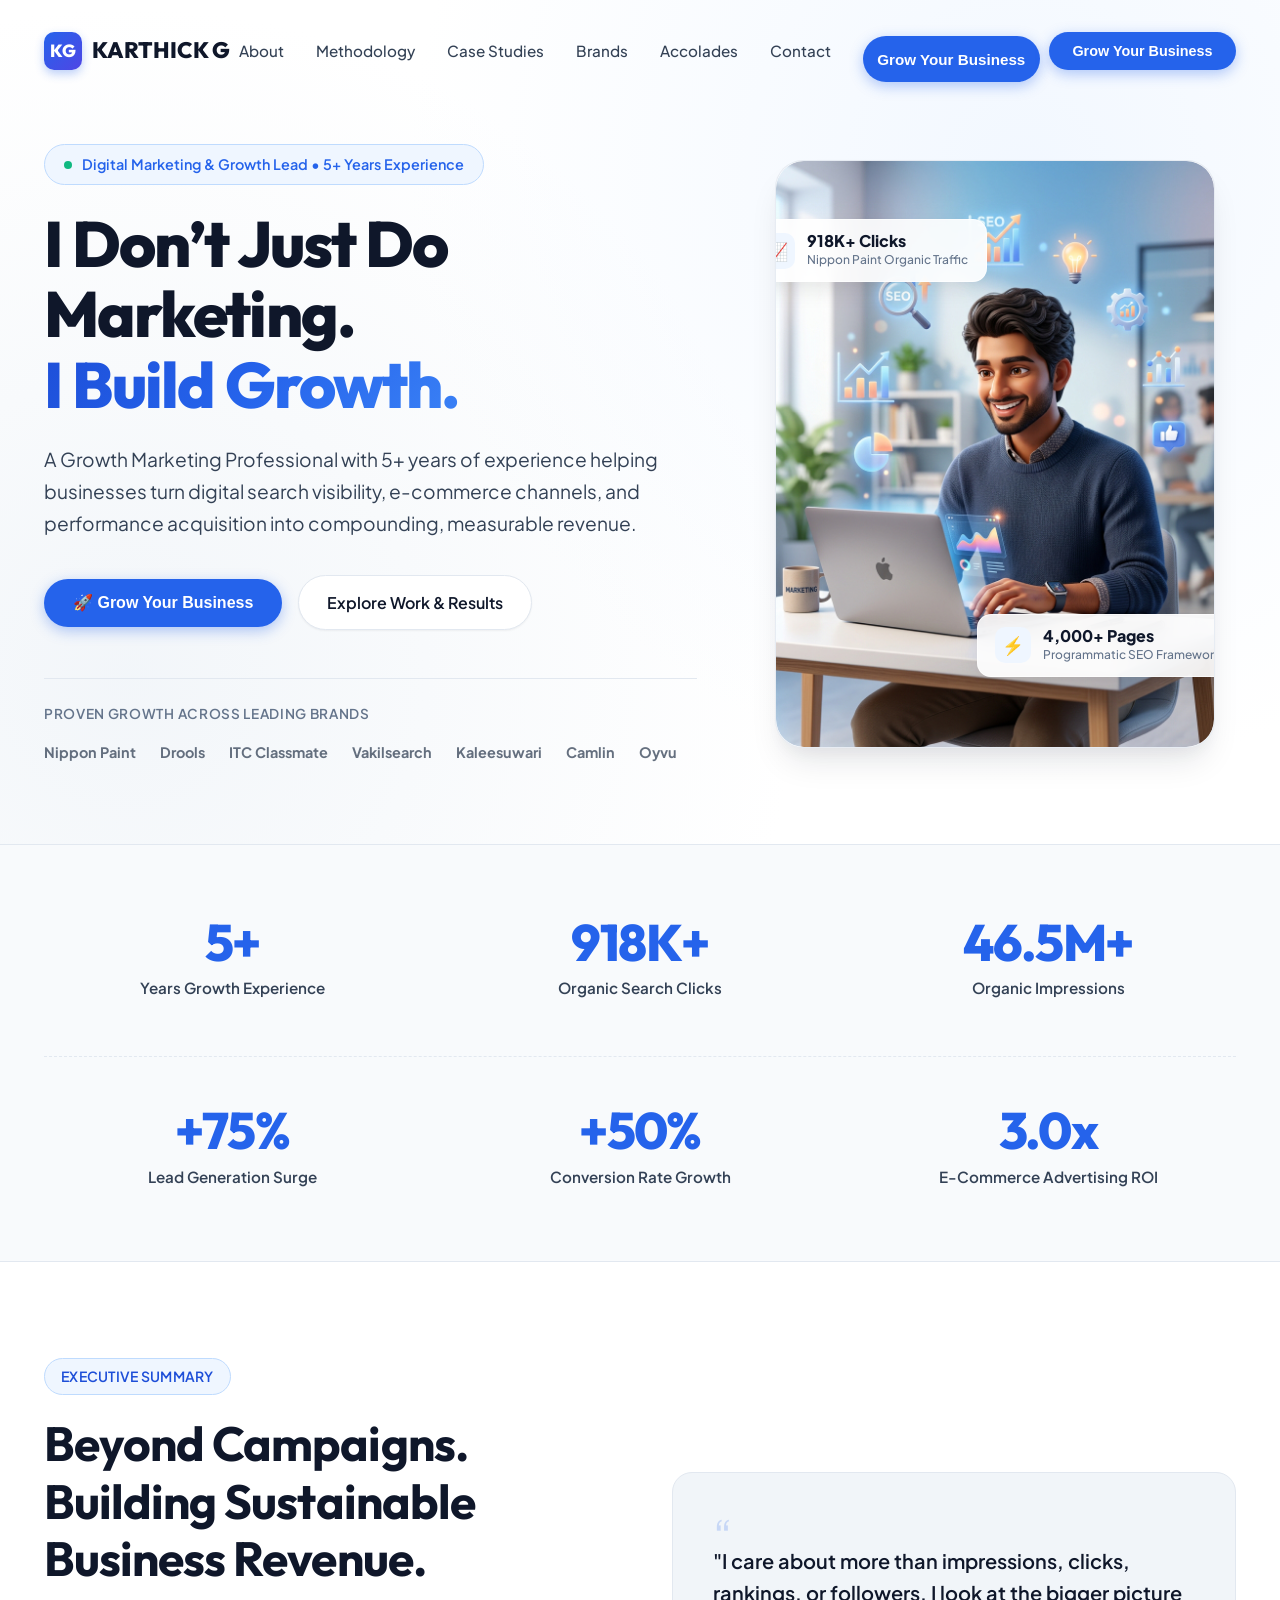
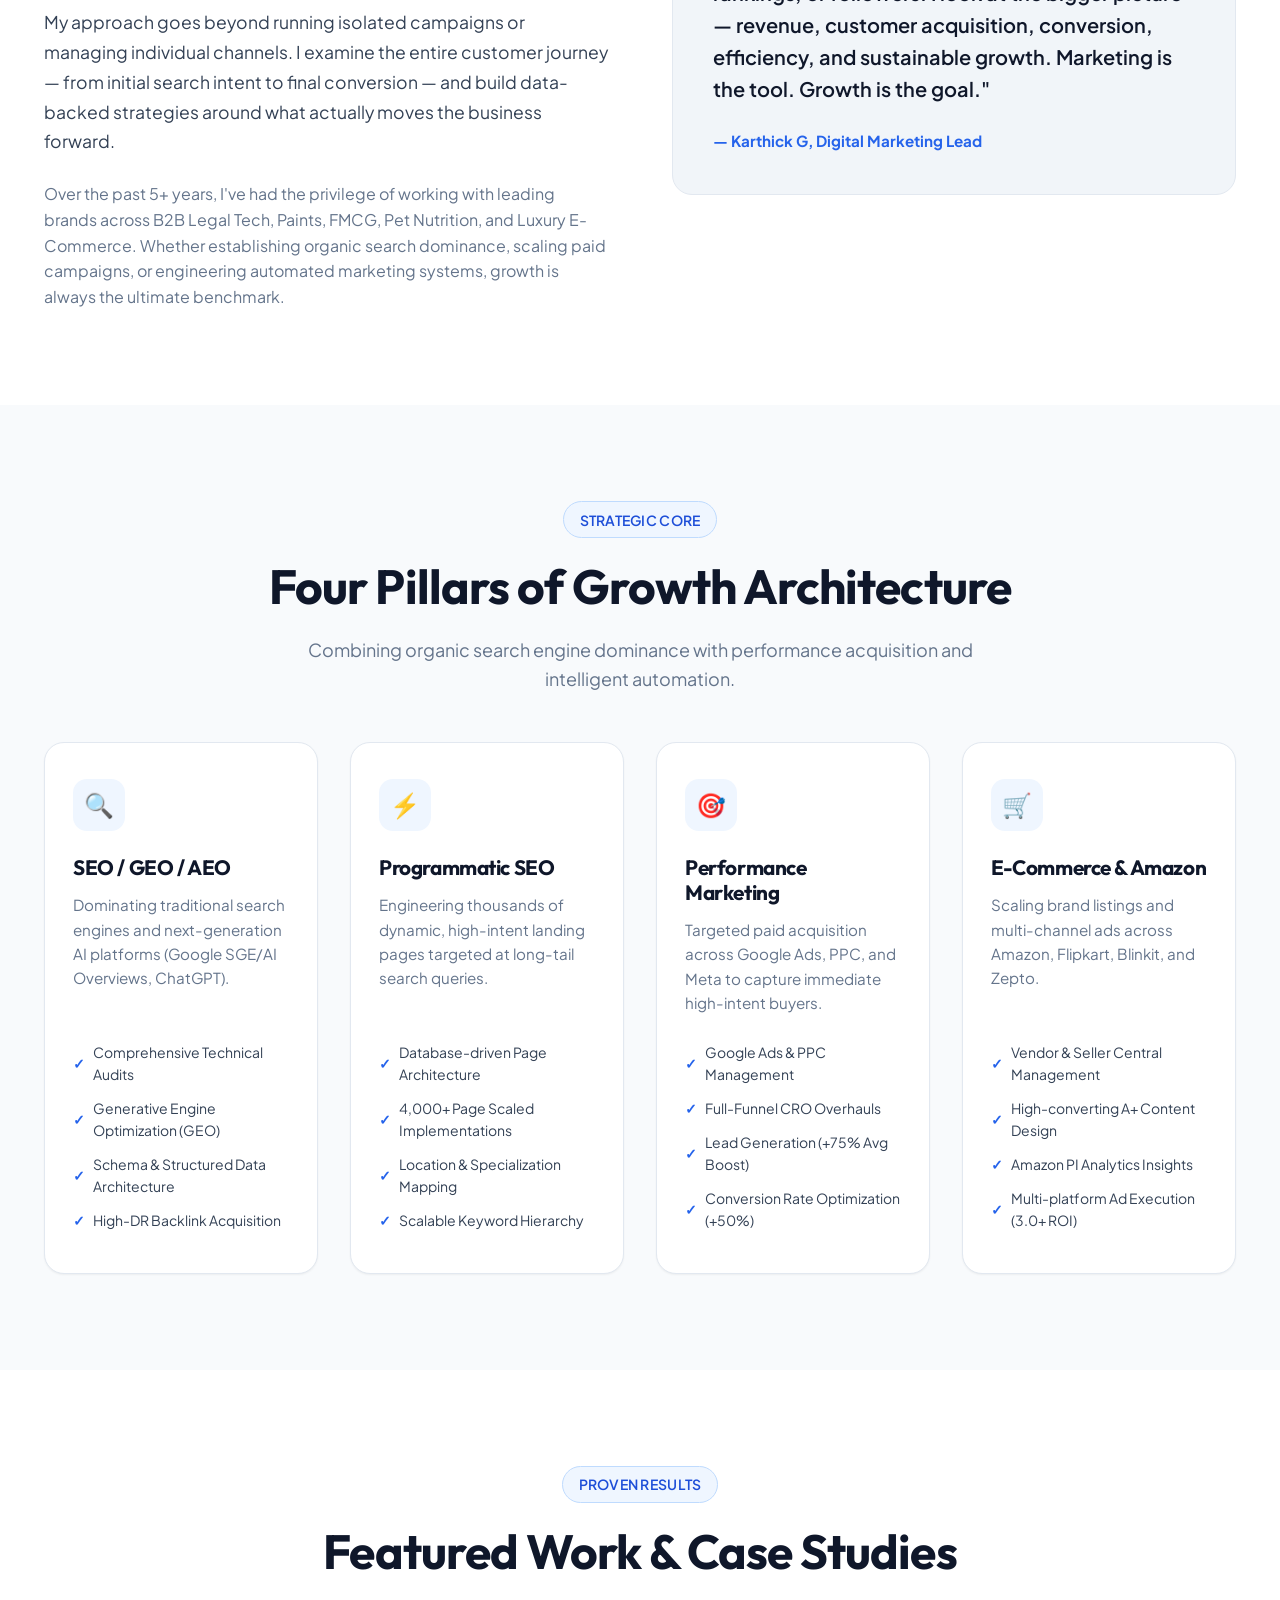
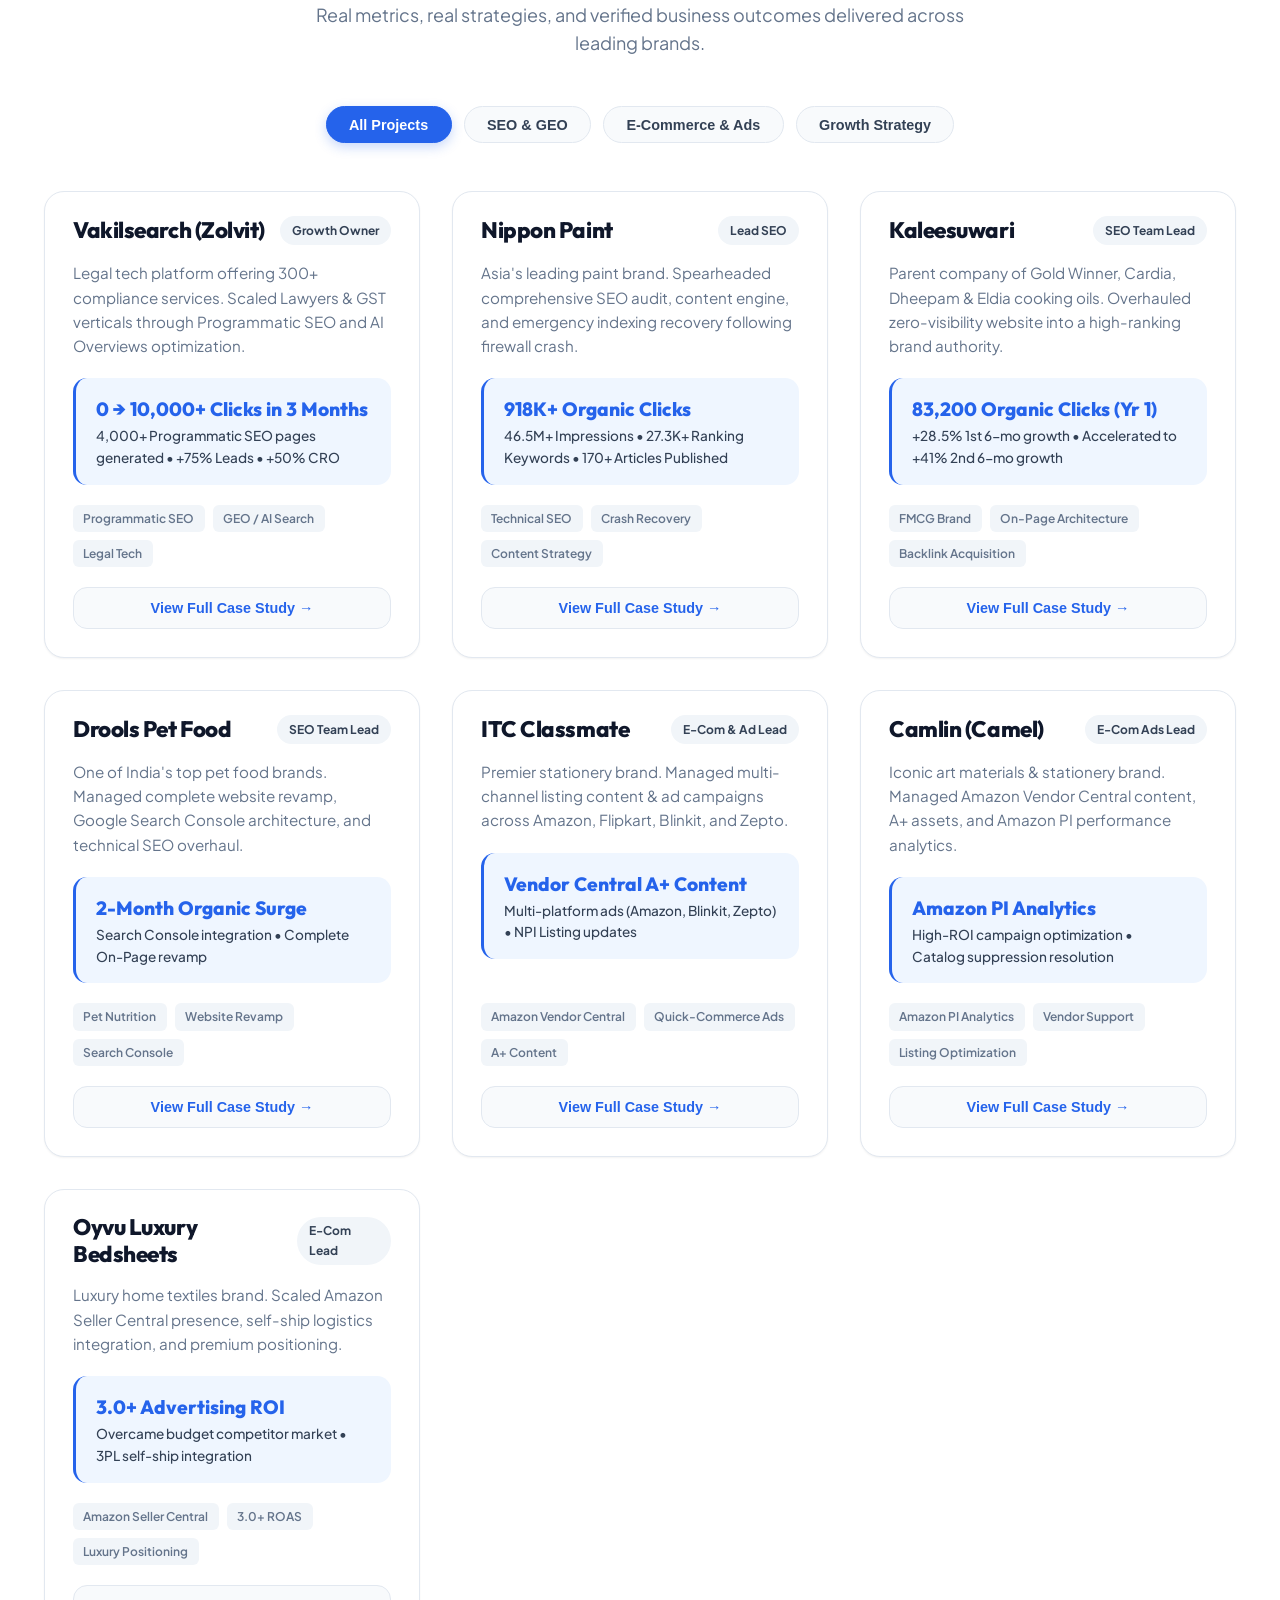
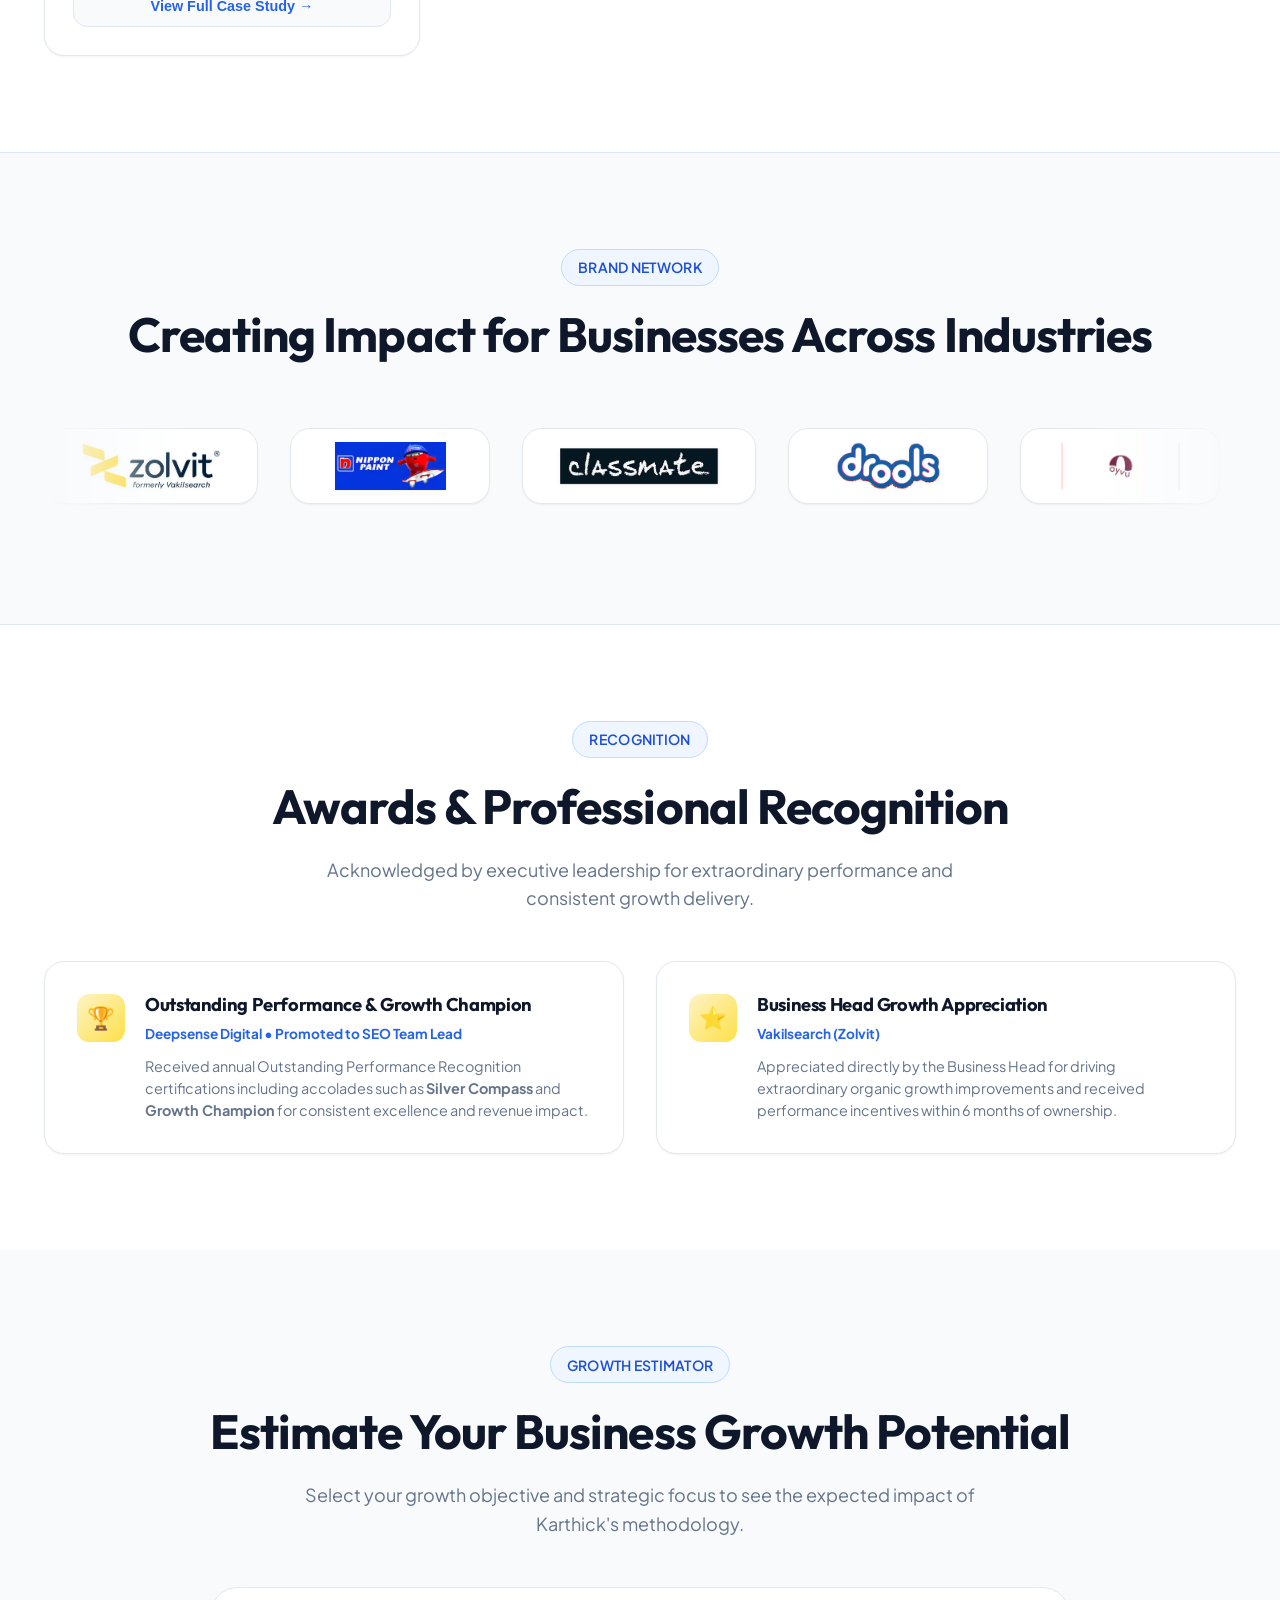
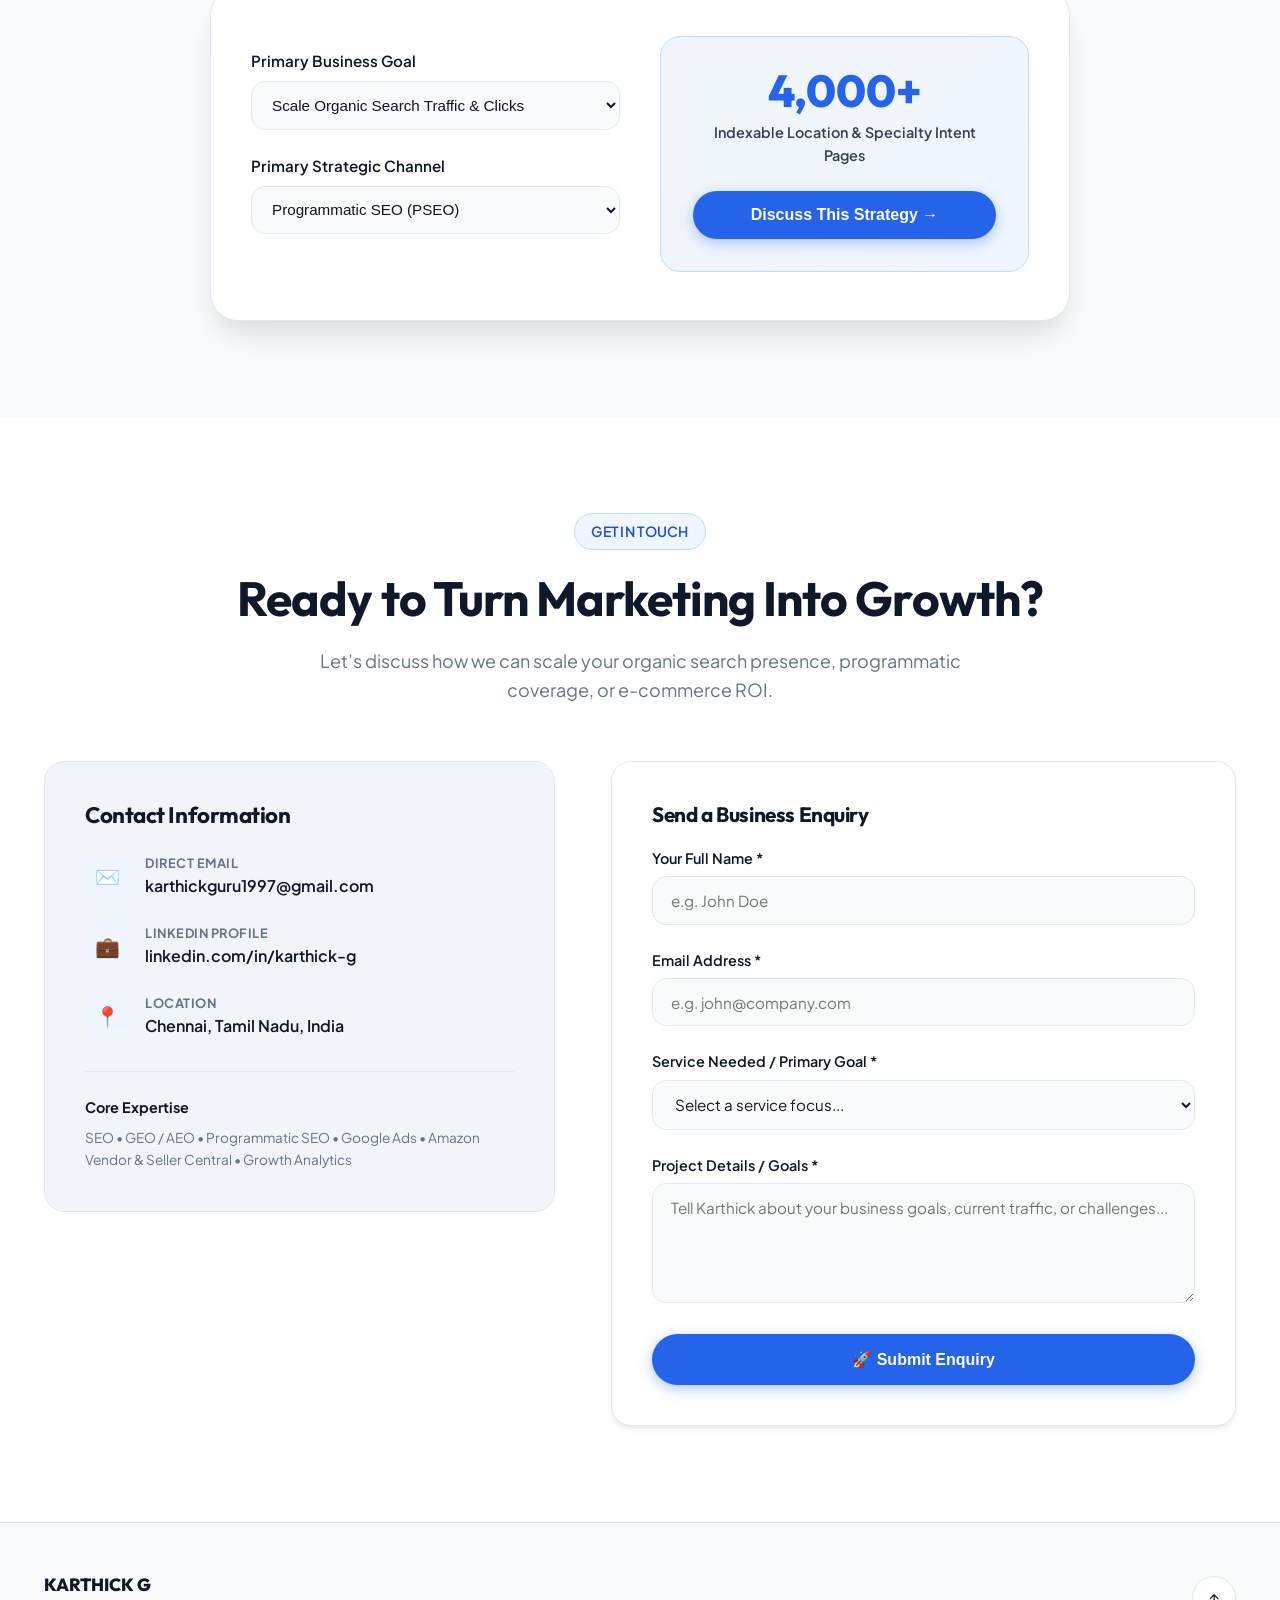
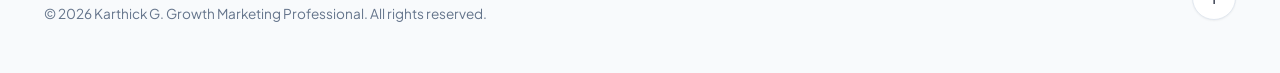
==== commit bfad4a82: "Fix mobile header layout, 3-column metrics dashboard bar, contact email wrapping, and form padding" ====
--- a/index.html
+++ b/index.html
@@ -71,12 +71,15 @@
     <div class="scroll-progress-bar" id="progressBar"></div>
   </div>
 
+  <!-- Mobile Nav Overlay Backdrop -->
+  <div class="mobile-nav-backdrop" id="mobileBackdrop"></div>
+
   <!-- Header Navigation -->
   <header class="header" id="mainHeader">
     <div class="container nav-container">
       <a href="#" class="logo" aria-label="Karthick G Portfolio Home">
         <span class="logo-icon">KG</span>
-        <span>KARTHICK G</span>
+        <span class="logo-text">KARTHICK G</span>
       </a>
 
       <nav>
@@ -87,11 +90,16 @@
           <li><a href="#brands" class="nav-link">Brands</a></li>
           <li><a href="#certifications" class="nav-link">Accolades</a></li>
           <li><a href="#contact" class="nav-link">Contact</a></li>
+          <li class="mobile-cta-item" style="margin-top: 1rem;">
+            <button class="btn btn-primary btn-glow trigger-enquiry-modal" style="width: 100%; padding: 0.85rem; justify-content: center; font-size: 0.95rem;">
+              Grow Your Business
+            </button>
+          </li>
         </ul>
       </nav>
 
-      <div style="display: flex; align-items: center; gap: 1rem;">
-        <button class="btn btn-primary btn-glow trigger-enquiry-modal" style="padding: 0.65rem 1.4rem; font-size: 0.9rem;">
+      <div style="display: flex; align-items: center; gap: 0.75rem;">
+        <button class="btn btn-primary btn-glow trigger-enquiry-modal header-cta-btn" style="padding: 0.65rem 1.4rem; font-size: 0.9rem;">
           Grow Your Business
         </button>
         <button class="mobile-toggle" id="mobileToggle" aria-label="Toggle Navigation Menu">☰</button>
--- a/styles.css
+++ b/styles.css
@@ -1260,62 +1260,382 @@
   opacity: 1;
 }
 
-/* Responsive Styles */
-@media (max-width: 992px) {
+/* ==========================================================================
+   COMPREHENSIVE RESPONSIVE STYLES (MOBILE & TABLET OVERHAUL)
+   ========================================================================== */
+
+/* 1. Global Viewport Overflow Prevention */
+html, body {
+  overflow-x: hidden;
+  max-width: 100vw;
+}
+
+/* 2. Large Tablet & Desktop Refinements (<= 1024px) */
+@media (max-width: 1024px) {
+  .container {
+    padding-left: 1.5rem;
+    padding-right: 1.5rem;
+  }
+
+  .section-padding {
+    padding: 4rem 0;
+  }
+
   .hero-grid {
     grid-template-columns: 1fr;
     text-align: center;
     gap: 3rem;
   }
 
+  .hero-content {
+    display: flex;
+    flex-direction: column;
+    align-items: center;
+  }
+
   .hero-description {
     margin-left: auto;
     margin-right: auto;
+    max-width: 680px;
   }
 
   .hero-cta-group {
     justify-content: center;
   }
 
-  .hero-brands-logos {
-    justify-content: center;
+  .hero-avatar-wrapper {
+    max-width: 380px;
+    margin: 0 auto;
   }
 
   .about-grid, .calc-grid, .contact-wrapper {
     grid-template-columns: 1fr;
     gap: 2.5rem;
   }
-}
-
-@media (max-width: 768px) {
+
+  .services-grid {
+    grid-template-columns: repeat(2, 1fr);
+  }
+}
+
+/* 3. Mobile & Tablet Menu Overlay & Component Scaling (<= 992px) */
+@media (max-width: 992px) {
+  .nav-container {
+    padding: 0.65rem 1rem;
+    display: flex;
+    justify-content: space-between;
+    align-items: center;
+    width: 100%;
+  }
+
+  .logo-text {
+    white-space: nowrap;
+    font-size: 1rem;
+    font-weight: 800;
+  }
+
+  .header-cta-btn {
+    display: none !important;
+  }
+
+  .mobile-toggle {
+    display: flex !important;
+    align-items: center;
+    justify-content: center;
+    width: 40px;
+    height: 40px;
+    border-radius: var(--radius-md);
+    background: rgba(255, 255, 255, 0.95);
+    border: 1px solid var(--border-light);
+    font-size: 1.2rem;
+    color: var(--text-primary);
+    cursor: pointer;
+    z-index: 1001;
+    flex-shrink: 0;
+    transition: var(--transition-fast);
+  }
+
+  .mobile-toggle:hover {
+    background: var(--primary-blue-light);
+    color: var(--primary-blue);
+  }
+
+  /* Glassmorphic Side Drawer Menu */
   .nav-links {
-    display: none;
-  }
-  .nav-links.active {
     display: flex;
     flex-direction: column;
-    position: absolute;
-    top: 100%;
-    left: 0;
+    position: fixed;
+    top: 0;
+    right: -100%;
+    width: 82%;
+    max-width: 320px;
+    height: 100vh;
+    background: rgba(255, 255, 255, 0.98);
+    backdrop-filter: blur(20px);
+    -webkit-backdrop-filter: blur(20px);
+    box-shadow: -10px 0 35px rgba(0, 0, 0, 0.15);
+    padding: 5.5rem 1.5rem 2.5rem 1.5rem;
+    gap: 0.5rem;
+    transition: right 0.35s cubic-bezier(0.16, 1, 0.3, 1);
+    z-index: 1000;
+    overflow-y: auto;
+    border-left: 1px solid var(--border-light);
+  }
+
+  .nav-links.active {
+    right: 0;
+  }
+
+  .mobile-nav-backdrop {
+    position: fixed;
+    inset: 0;
+    background: rgba(15, 23, 42, 0.4);
+    backdrop-filter: blur(4px);
+    -webkit-backdrop-filter: blur(4px);
+    z-index: 999;
+    opacity: 0;
+    pointer-events: none;
+    transition: opacity 0.3s ease;
+  }
+
+  .mobile-nav-backdrop.active {
+    opacity: 1;
+    pointer-events: auto;
+  }
+
+  .nav-link {
+    padding: 0.9rem 1.2rem;
+    border-radius: var(--radius-md);
+    font-size: 1.05rem;
+    font-weight: 600;
+    color: var(--text-secondary);
     width: 100%;
-    background-color: #ffffff;
-    padding: 1.5rem;
-    box-shadow: var(--shadow-lg);
-    border-bottom: 1px solid var(--border-light);
-  }
-  
-  .mobile-toggle {
-    display: block;
-  }
-  
+    border-bottom: 1px solid rgba(0, 0, 0, 0.04);
+  }
+
+  .nav-link:hover, .nav-link.active {
+    background: var(--primary-blue-light);
+    color: var(--primary-blue);
+  }
+}
+
+/* 4. Small Tablet & Mobile Portrait (<= 768px) */
+@media (max-width: 768px) {
+  .section-padding {
+    padding: 2.75rem 0;
+  }
+
+  .hero-headline {
+    font-size: clamp(1.85rem, 6.5vw, 2.5rem);
+    line-height: 1.2;
+  }
+
+  .hero-tag {
+    font-size: 0.8rem;
+    padding: 0.4rem 0.9rem;
+    max-width: 92%;
+    margin: 0 auto 1.25rem auto;
+    text-align: center;
+  }
+
+  .hero-subtitle {
+    font-size: 0.95rem;
+  }
+
+  /* Compact 3-Column Metrics Bar for Mobile */
+  .metrics-grid {
+    grid-template-columns: repeat(3, 1fr) !important;
+    gap: 0.5rem !important;
+  }
+
+  .metric-card {
+    padding: 0.85rem 0.35rem !important;
+    text-align: center;
+    border-radius: var(--radius-md);
+    background: rgba(255, 255, 255, 0.9);
+    border: 1px solid var(--border-light);
+    box-shadow: var(--shadow-sm);
+  }
+
+  .metric-number {
+    font-size: 1.4rem !important;
+    line-height: 1.1;
+    font-weight: 800;
+  }
+
+  .metric-label {
+    font-size: 0.7rem !important;
+    line-height: 1.2;
+    margin-top: 0.2rem;
+  }
+
+  /* Horizontally Scrollable Portfolio Tabs */
+  .filter-tabs {
+    display: flex;
+    overflow-x: auto;
+    white-space: nowrap;
+    padding: 0.5rem 0.25rem 1rem 0.25rem;
+    margin-bottom: 1.5rem;
+    -webkit-overflow-scrolling: touch;
+    scrollbar-width: none;
+  }
+
+  .filter-tabs::-webkit-scrollbar {
+    display: none;
+  }
+
+  .filter-btn {
+    flex-shrink: 0;
+    padding: 0.55rem 1.1rem;
+    font-size: 0.85rem;
+  }
+
   .projects-grid {
     grid-template-columns: 1fr;
-  }
-
-  .glass-badge-top {
-    left: 0;
-  }
-  .glass-badge-bottom {
-    right: 0;
-  }
-}
+    gap: 1.25rem;
+  }
+
+  .services-grid {
+    grid-template-columns: 1fr;
+    gap: 1rem;
+  }
+
+  .certs-grid {
+    grid-template-columns: 1fr;
+    gap: 1rem;
+  }
+
+  /* Marquee Ticker Mobile Adjustments */
+  .marquee-container {
+    padding: 0.85rem 0;
+  }
+
+  .brand-logo-card {
+    height: 52px;
+    min-width: 135px;
+    padding: 0.5rem 1rem;
+  }
+
+  .brand-logo-img {
+    max-height: 30px;
+    max-width: 100px;
+  }
+
+  /* Glass Badges on Mobile */
+  .glass-badge {
+    position: relative;
+    inset: auto !important;
+    margin: 0.75rem auto;
+    width: max-content;
+    animation: none;
+  }
+
+  .hero-avatar-wrapper {
+    max-width: 280px;
+  }
+
+  /* Contact Information & Form Responsiveness */
+  .contact-card, .contact-info-card {
+    padding: 1.5rem 1.25rem !important;
+    border-radius: var(--radius-xl);
+  }
+
+  .contact-method-value {
+    font-size: 0.85rem !important;
+    word-break: break-all;
+    overflow-wrap: anywhere;
+  }
+
+  #bottomContactForm {
+    padding: 1.5rem 1.25rem !important;
+    border-radius: var(--radius-xl);
+  }
+
+  .form-input, .form-select, .form-textarea {
+    font-size: 16px !important;
+    padding: 0.85rem 0.95rem;
+    border-radius: var(--radius-md);
+    min-height: 48px;
+  }
+
+  /* Modal Popup Responsiveness */
+  .modal-content {
+    width: 94%;
+    max-width: 480px;
+    padding: 1.5rem 1.25rem;
+    margin: 1rem auto;
+    max-height: 88vh;
+  }
+
+  .drawer-content {
+    width: 100%;
+    max-width: 100%;
+    height: 92vh;
+    border-radius: 20px 20px 0 0;
+    top: auto;
+    bottom: 0;
+    transform: translateY(100%);
+  }
+
+  .case-study-drawer.active .drawer-content {
+    transform: translateY(0);
+  }
+
+  /* Footer Responsiveness */
+  .footer-content {
+    display: flex;
+    flex-direction: column;
+    align-items: center;
+    text-align: center;
+    gap: 1rem;
+    padding: 1.75rem 1rem;
+  }
+}
+
+/* 5. Extra Small Mobile Phones (<= 480px) */
+@media (max-width: 480px) {
+  .container {
+    padding-left: 0.85rem;
+    padding-right: 0.85rem;
+  }
+
+  .hero-cta-group {
+    flex-direction: column;
+    width: 100%;
+    gap: 0.75rem;
+  }
+
+  .hero-cta-group .btn {
+    width: 100%;
+    justify-content: center;
+  }
+
+  .metric-card {
+    padding: 0.75rem 0.25rem !important;
+  }
+
+  .metric-number {
+    font-size: 1.25rem !important;
+  }
+
+  .metric-label {
+    font-size: 0.65rem !important;
+  }
+
+  .section-tag {
+    font-size: 0.75rem;
+    padding: 0.35rem 0.85rem;
+  }
+
+  .section-title {
+    font-size: 1.45rem;
+  }
+
+  .calc-card {
+    padding: 1.25rem 0.95rem;
+  }
+
+  .calc-metric-number {
+    font-size: 2rem;
+  }
+}
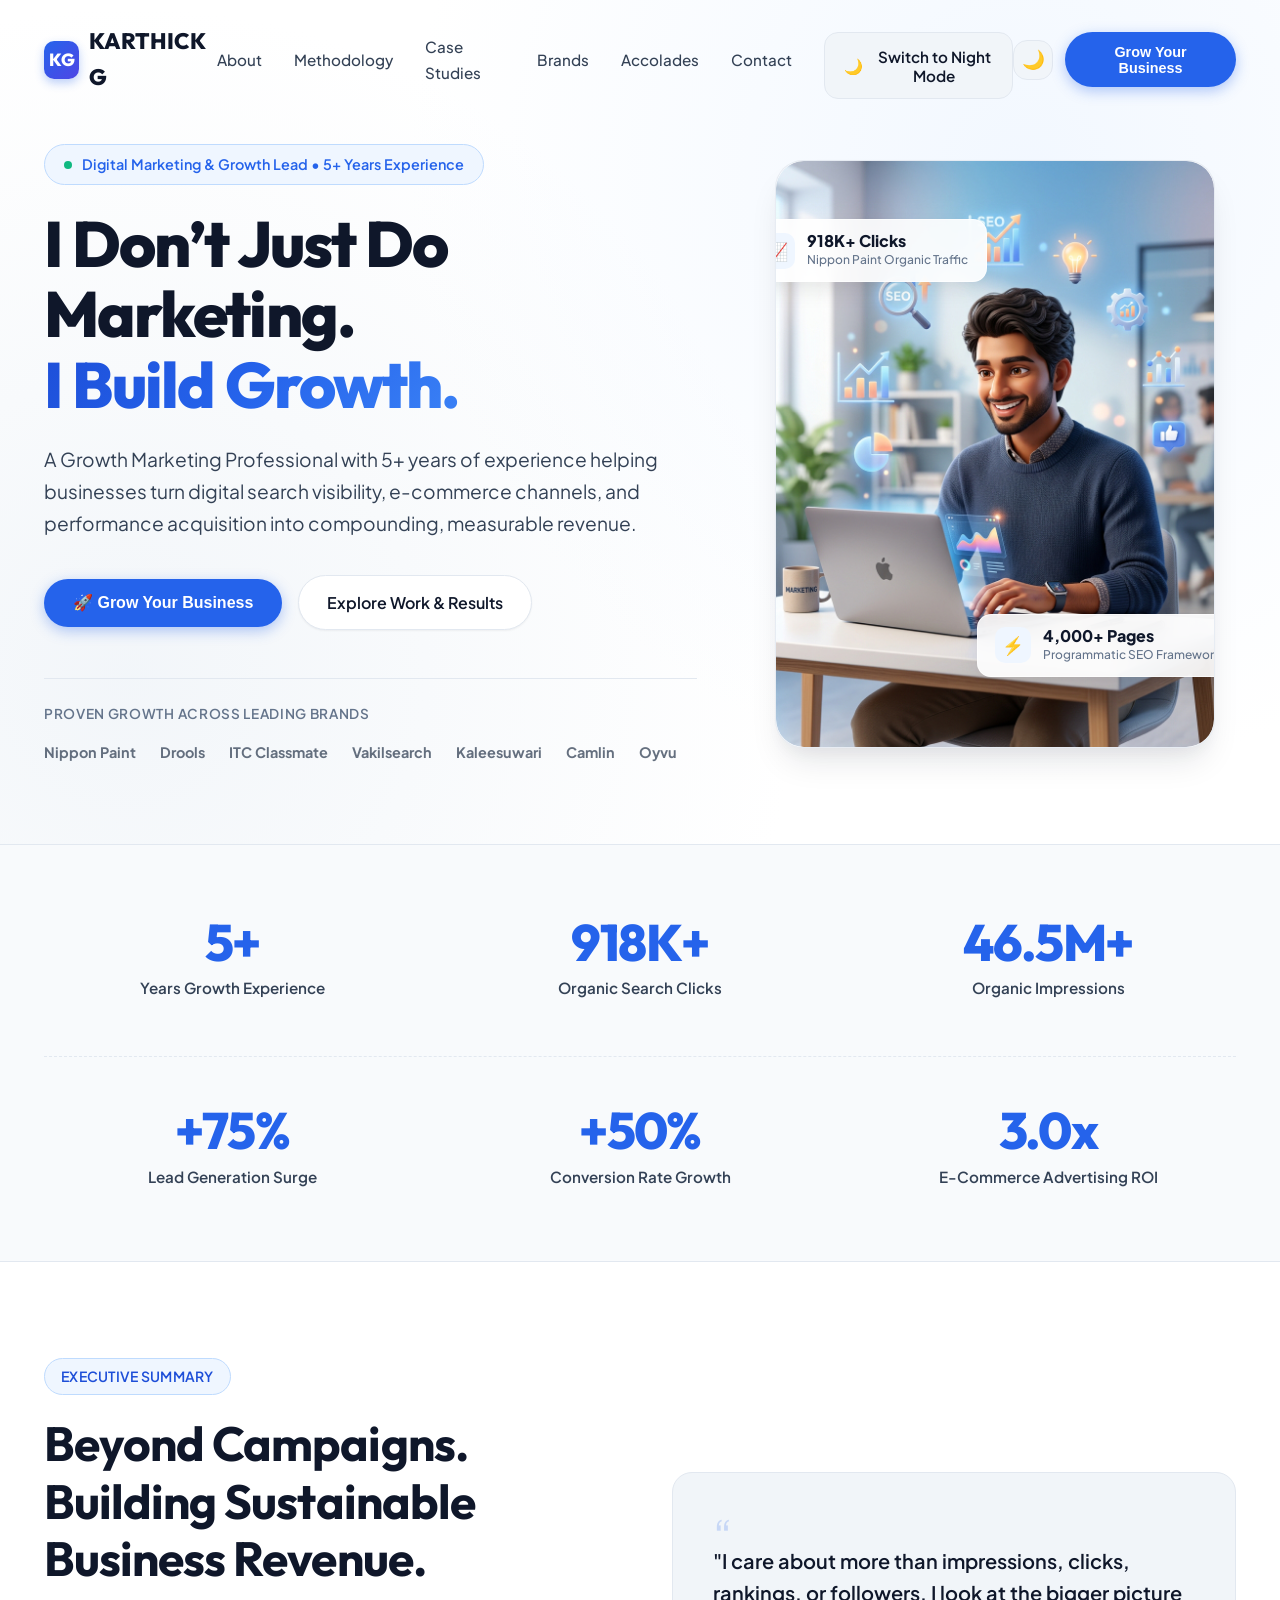
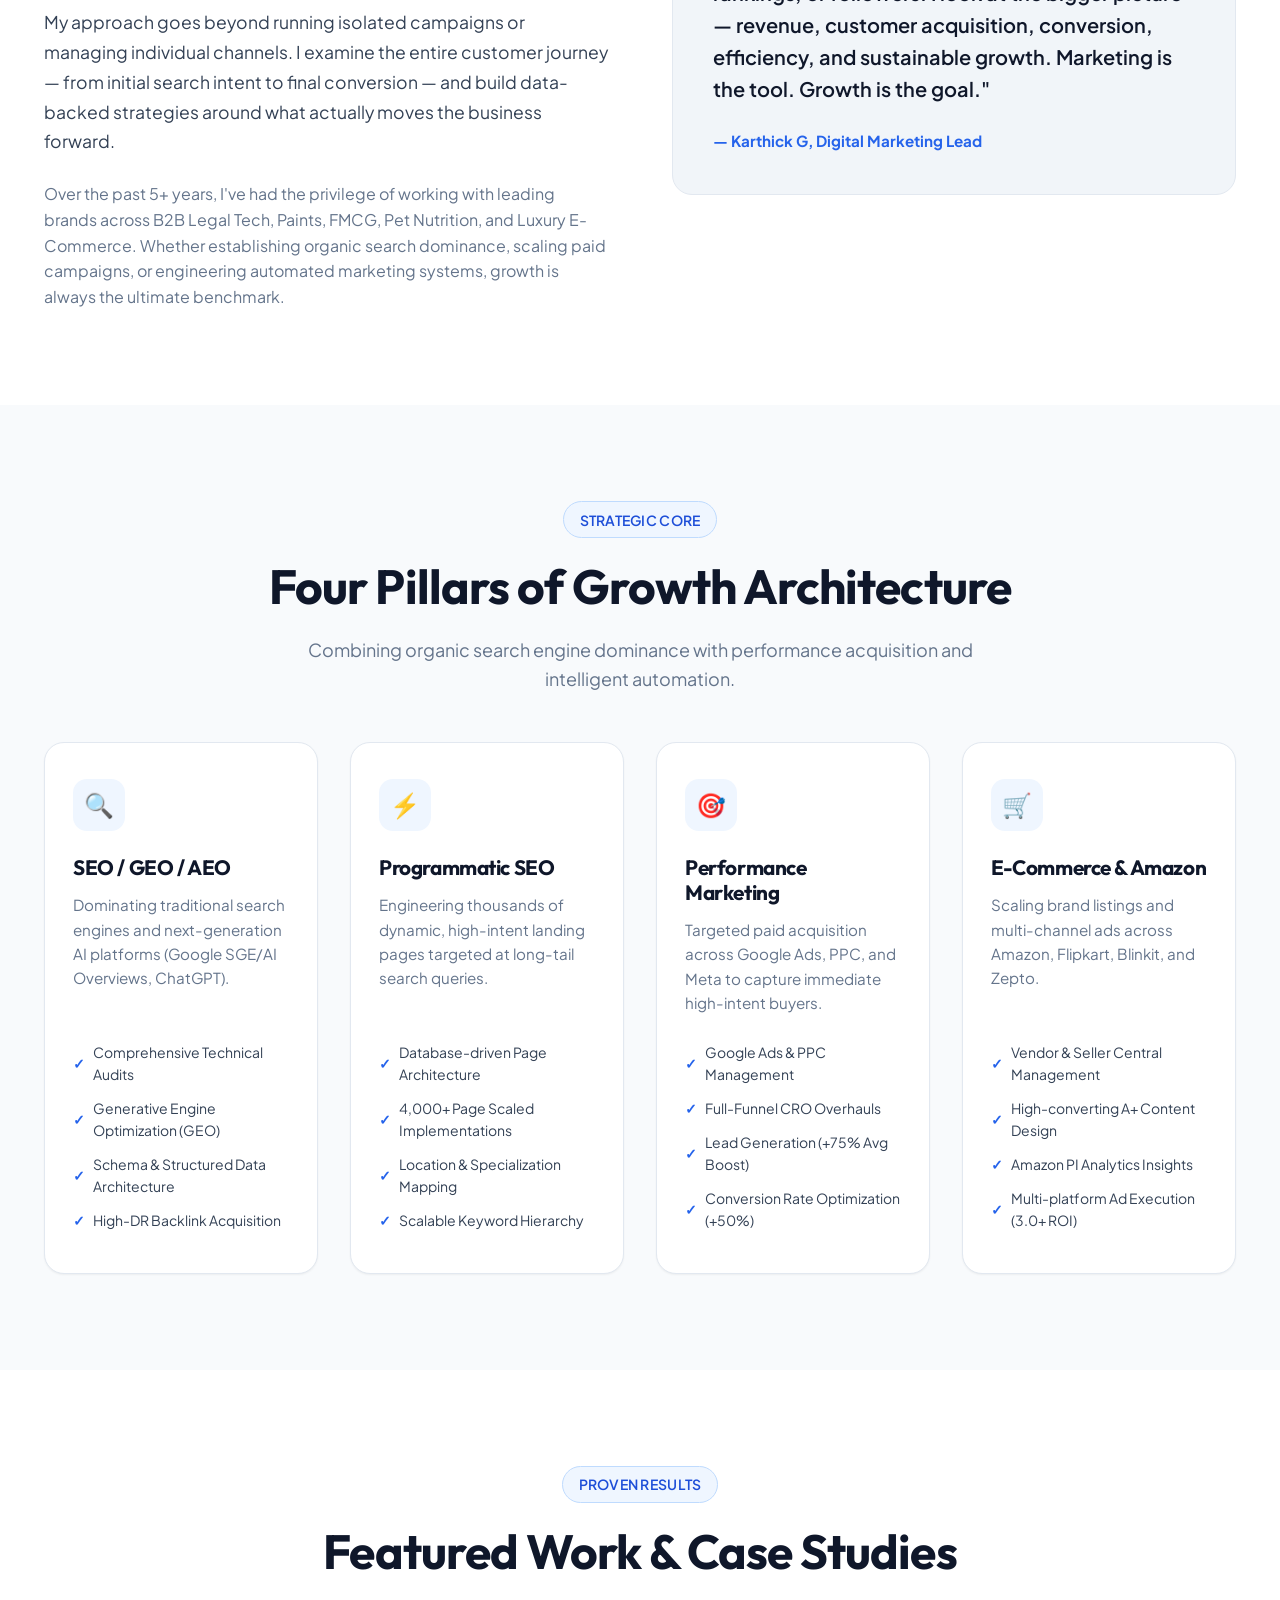
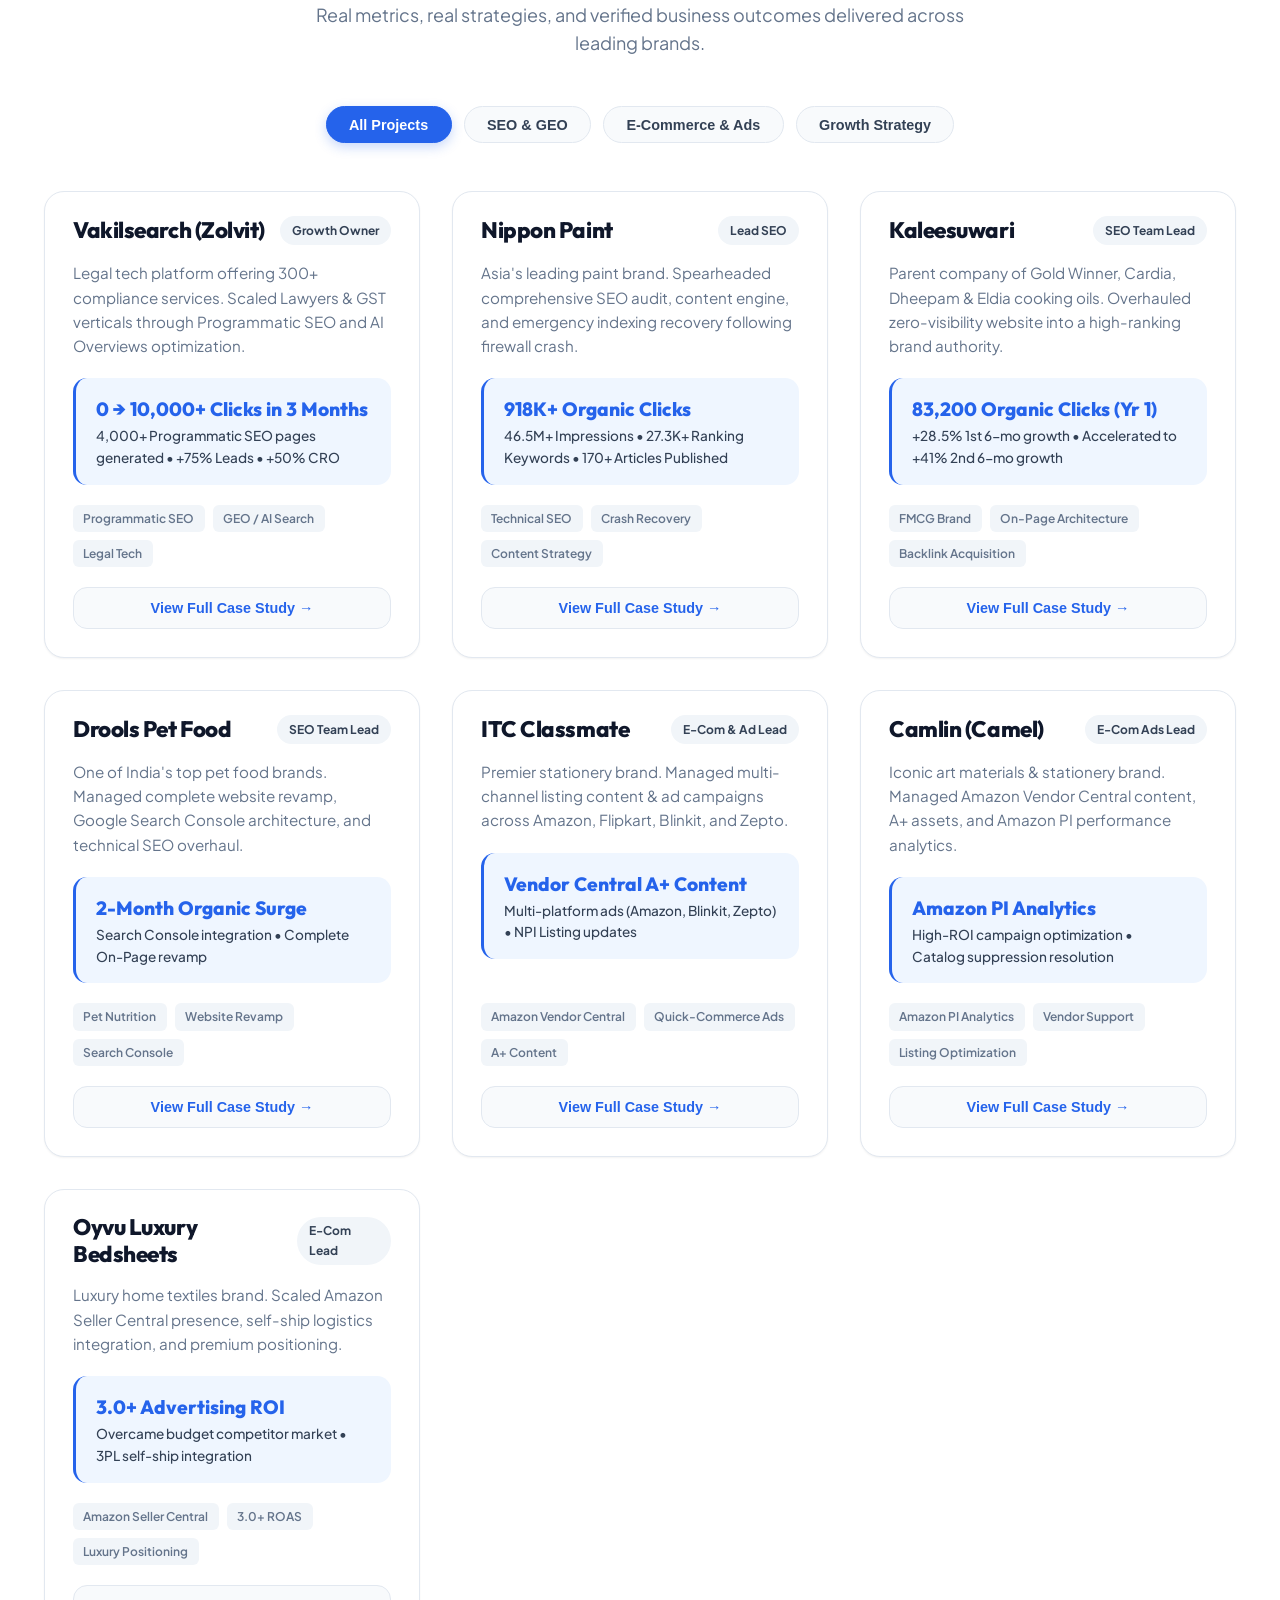
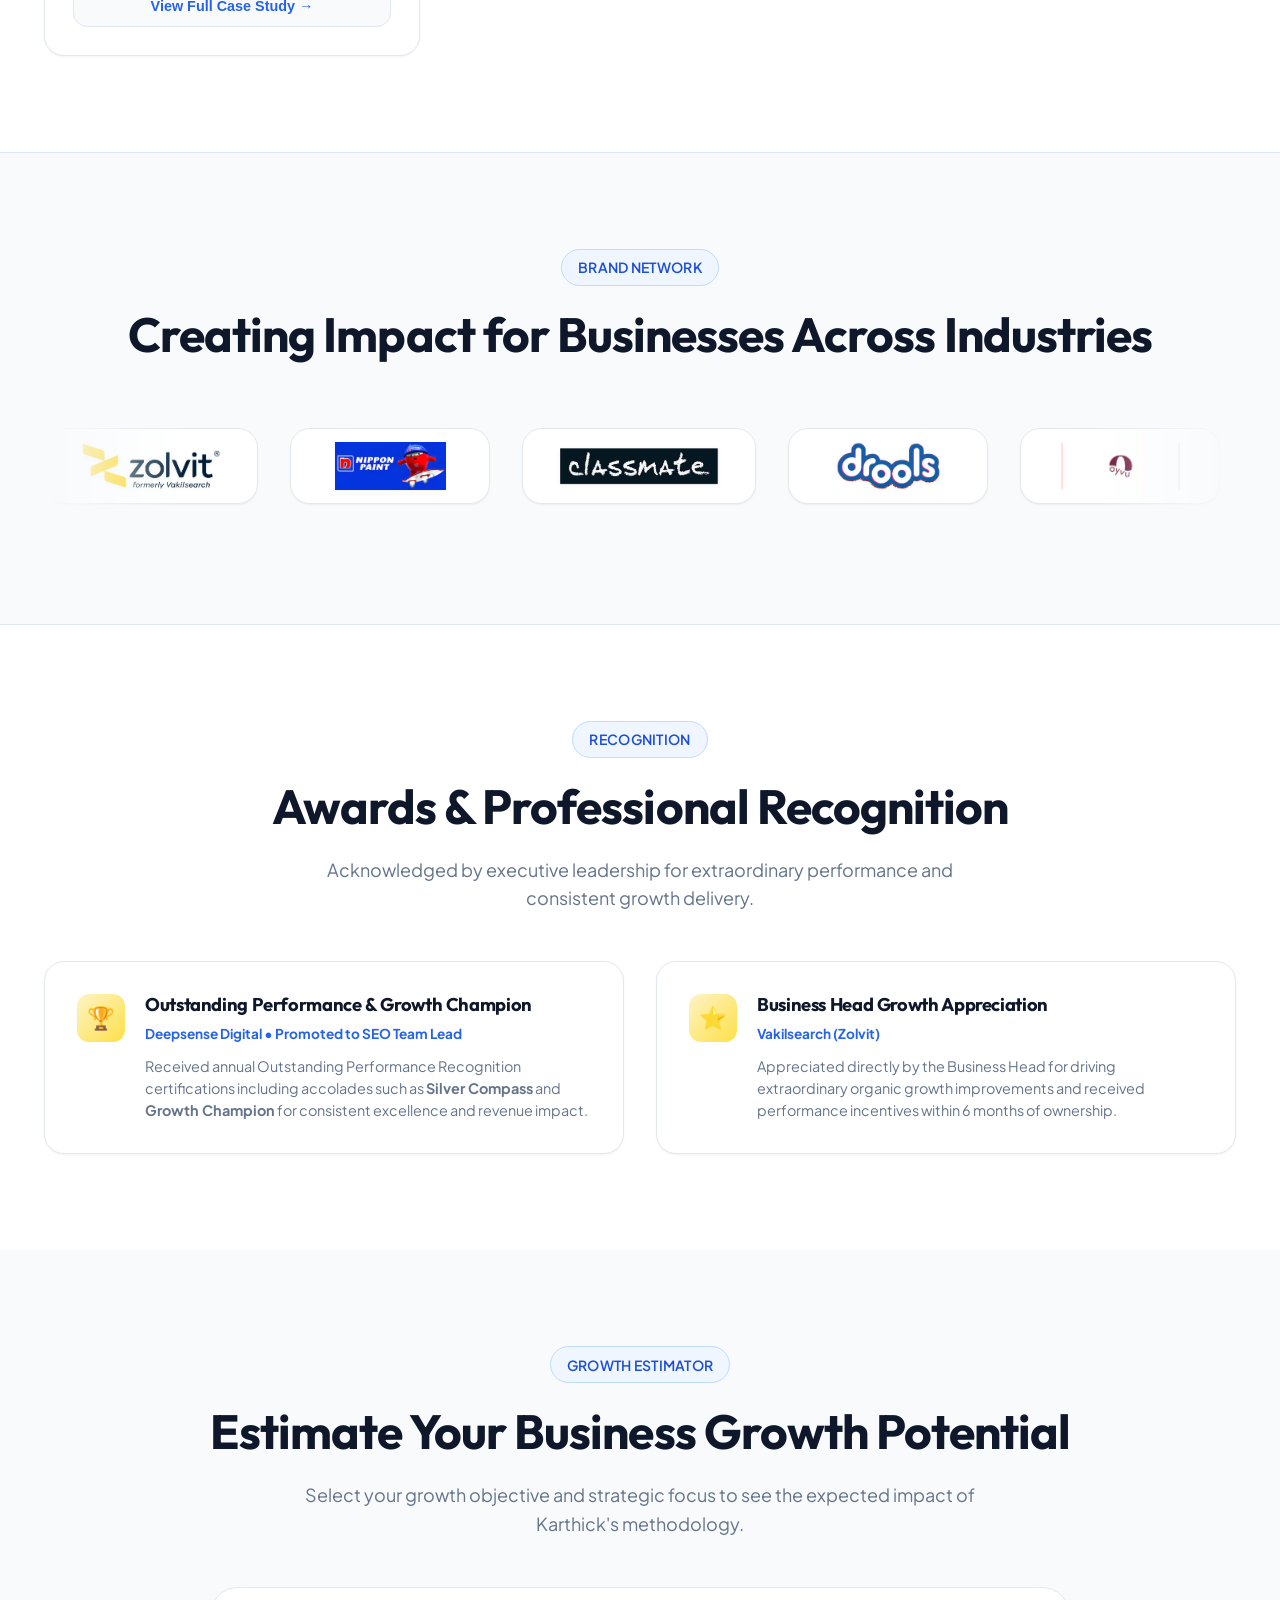
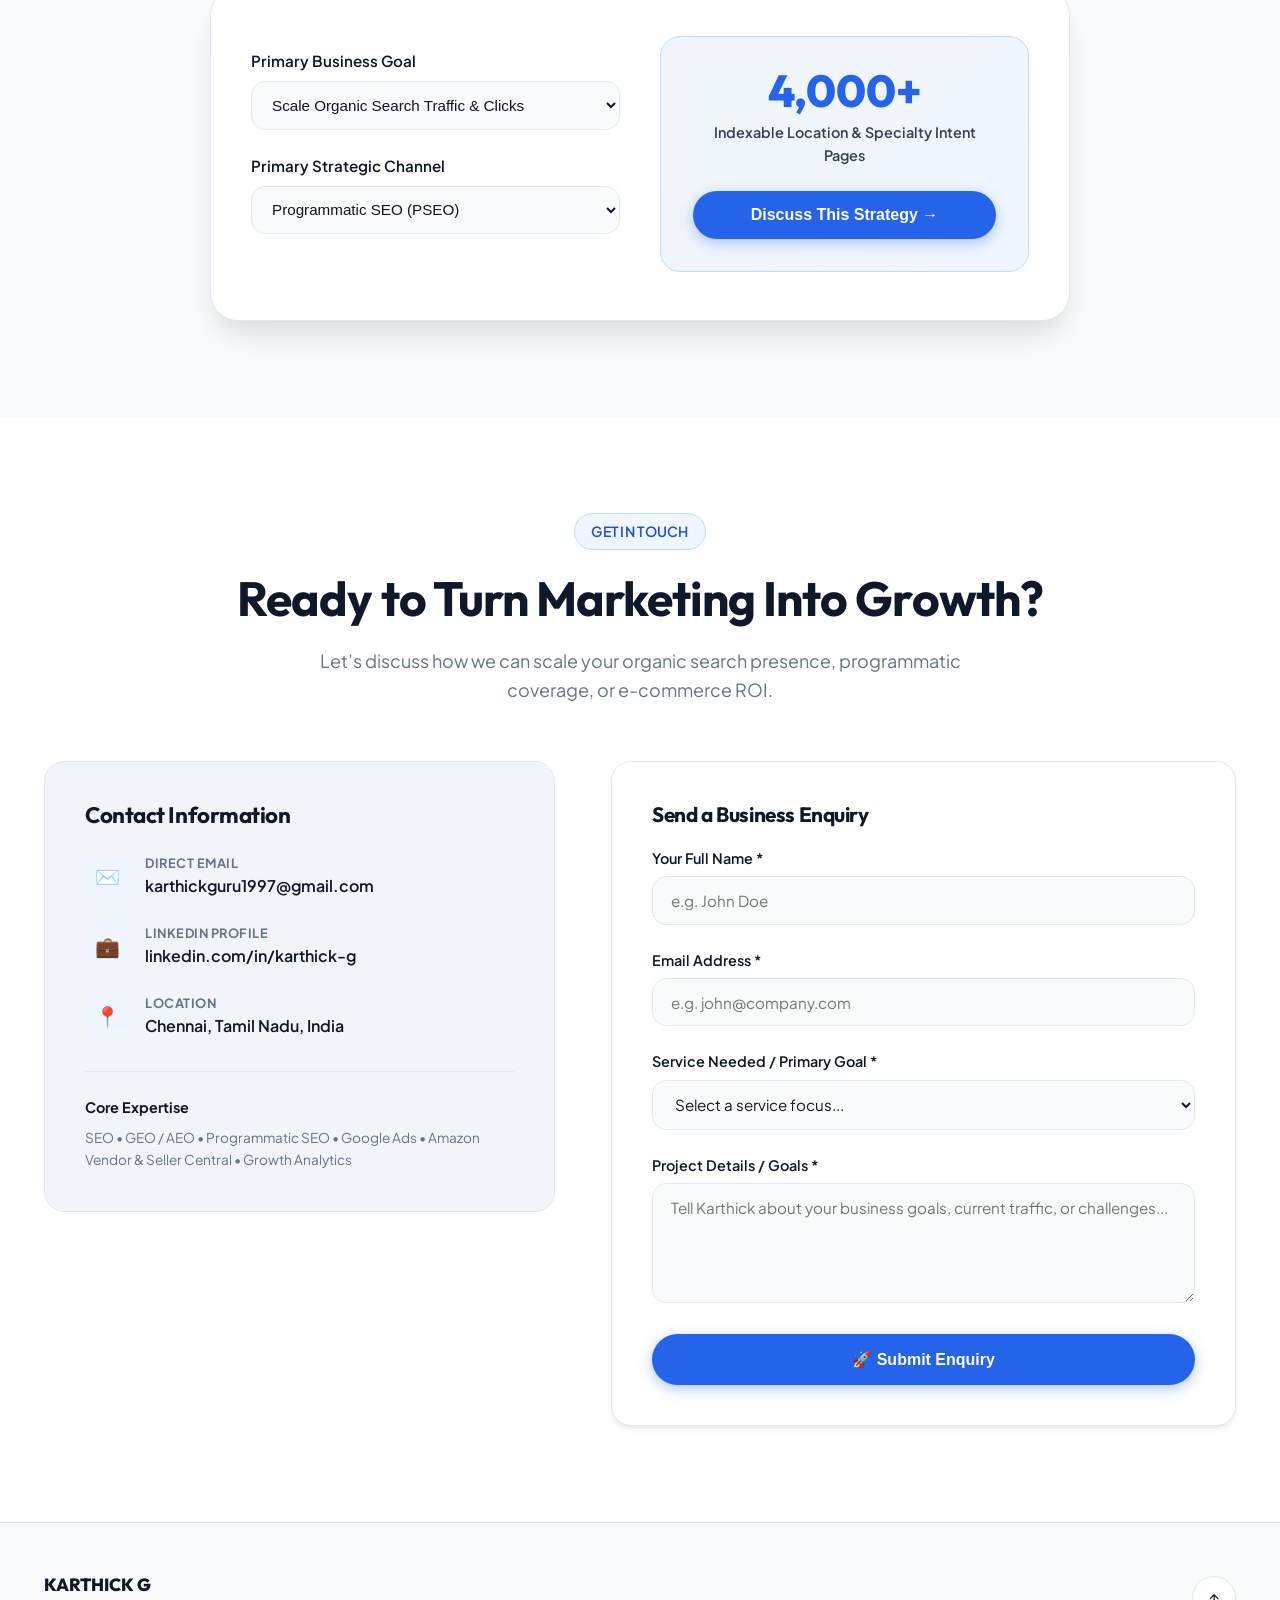
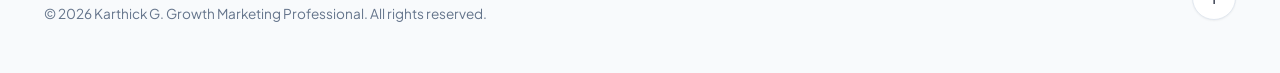
==== commit 94e4e64d: "Add Night Mode dark theme toggle for both desktop and mobile versions" ====
--- a/index.html
+++ b/index.html
@@ -90,7 +90,13 @@
           <li><a href="#brands" class="nav-link">Brands</a></li>
           <li><a href="#certifications" class="nav-link">Accolades</a></li>
           <li><a href="#contact" class="nav-link">Contact</a></li>
-          <li class="mobile-cta-item" style="margin-top: 1rem;">
+          <li class="mobile-theme-item" style="margin-top: 0.75rem;">
+            <button class="theme-toggle-btn-mobile" id="mobileThemeToggle" aria-label="Toggle Night Mode">
+              <span class="theme-toggle-icon">🌙</span>
+              <span class="theme-toggle-text">Switch to Night Mode</span>
+            </button>
+          </li>
+          <li class="mobile-cta-item" style="margin-top: 0.75rem;">
             <button class="btn btn-primary btn-glow trigger-enquiry-modal" style="width: 100%; padding: 0.85rem; justify-content: center; font-size: 0.95rem;">
               Grow Your Business
             </button>
@@ -99,6 +105,9 @@
       </nav>
 
       <div style="display: flex; align-items: center; gap: 0.75rem;">
+        <button class="theme-toggle-btn" id="themeToggle" aria-label="Toggle Night Mode" title="Toggle Dark/Light Mode">
+          <span class="theme-toggle-icon">🌙</span>
+        </button>
         <button class="btn btn-primary btn-glow trigger-enquiry-modal header-cta-btn" style="padding: 0.65rem 1.4rem; font-size: 0.9rem;">
           Grow Your Business
         </button>
--- a/styles.css
+++ b/styles.css
@@ -55,6 +55,127 @@
   --transition-bounce: all 0.5s cubic-bezier(0.34, 1.56, 0.64, 1);
 }
 
+/* Dark / Night Mode Custom Color Palette */
+[data-theme="dark"] {
+  --bg-main: #0b0f19;
+  --bg-alt: #0f172a;
+  --bg-subtle: #1e293b;
+  --bg-card: #141c2e;
+  --bg-glass: rgba(15, 23, 42, 0.88);
+  --bg-glass-dark: rgba(15, 23, 42, 0.95);
+  
+  --text-primary: #f8fafc;
+  --text-secondary: #cbd5e1;
+  --text-muted: #94a3b8;
+  --text-light: #64748b;
+  
+  --primary-blue: #3b82f6;
+  --primary-blue-hover: #60a5fa;
+  --primary-blue-light: rgba(59, 130, 246, 0.15);
+  --primary-blue-border: rgba(59, 130, 246, 0.35);
+  
+  --border-light: #1e293b;
+  --border-subtle: #1e293b;
+  
+  --shadow-sm: 0 1px 2px 0 rgba(0, 0, 0, 0.3);
+  --shadow-md: 0 4px 10px -1px rgba(0, 0, 0, 0.4);
+  --shadow-lg: 0 12px 30px -5px rgba(0, 0, 0, 0.5);
+  --shadow-xl: 0 20px 40px -10px rgba(0, 0, 0, 0.6);
+  --shadow-glow: 0 0 25px rgba(59, 130, 246, 0.3);
+}
+
+[data-theme="dark"] .brand-logo-card {
+  background: #1e293b;
+  border-color: #334155;
+}
+
+[data-theme="dark"] .brand-logo-img {
+  filter: brightness(1.1) contrast(1.05);
+}
+
+[data-theme="dark"] .hero-tag, [data-theme="dark"] .section-tag {
+  background: rgba(59, 130, 246, 0.15);
+  border-color: rgba(59, 130, 246, 0.3);
+  color: #60a5fa;
+}
+
+[data-theme="dark"] .form-input, 
+[data-theme="dark"] .form-select, 
+[data-theme="dark"] .form-textarea {
+  background-color: #0f172a;
+  border-color: #334155;
+  color: #f8fafc;
+}
+
+[data-theme="dark"] .form-input:focus, 
+[data-theme="dark"] .form-select:focus, 
+[data-theme="dark"] .form-textarea:focus {
+  border-color: #3b82f6;
+  background-color: #1e293b;
+}
+
+[data-theme="dark"] .modal-card, [data-theme="dark"] #bottomContactForm {
+  background-color: #141c2e;
+  border-color: #1e293b;
+}
+
+[data-theme="dark"] .nav-links {
+  background: rgba(15, 23, 42, 0.98);
+  border-left-color: #1e293b;
+}
+
+[data-theme="dark"] .mobile-toggle {
+  background: rgba(15, 23, 42, 0.95);
+  border-color: #334155;
+  color: #f8fafc;
+}
+
+/* Theme Toggle Button Controls */
+.theme-toggle-btn {
+  display: flex;
+  align-items: center;
+  justify-content: center;
+  width: 40px;
+  height: 40px;
+  border-radius: var(--radius-md);
+  background: var(--bg-subtle);
+  border: 1px solid var(--border-light);
+  color: var(--text-primary);
+  font-size: 1.15rem;
+  cursor: pointer;
+  transition: var(--transition-fast);
+  flex-shrink: 0;
+}
+
+.theme-toggle-btn:hover {
+  background: var(--primary-blue-light);
+  border-color: var(--primary-blue-border);
+  color: var(--primary-blue);
+  transform: scale(1.05);
+}
+
+.theme-toggle-btn-mobile {
+  display: flex;
+  align-items: center;
+  gap: 0.75rem;
+  width: 100%;
+  padding: 0.85rem 1.2rem;
+  border-radius: var(--radius-md);
+  background: var(--bg-subtle);
+  border: 1px solid var(--border-light);
+  color: var(--text-primary);
+  font-family: var(--font-main);
+  font-weight: 600;
+  font-size: 0.95rem;
+  cursor: pointer;
+  transition: var(--transition-fast);
+}
+
+.theme-toggle-btn-mobile:hover {
+  background: var(--primary-blue-light);
+  color: var(--primary-blue);
+}
+
 /* Reset & Base */
 *, *::before, *::after {
   box-sizing: border-box;
@@ -229,6 +350,10 @@
   align-items: center;
   gap: 2rem;
   list-style: none;
+}
+
+.mobile-cta-item {
+  display: none !important;
 }
 
 .nav-link {
@@ -1336,6 +1461,10 @@
 
   .header-cta-btn {
     display: none !important;
+  }
+
+  .mobile-cta-item {
+    display: block !important;
   }
 
   .mobile-toggle {
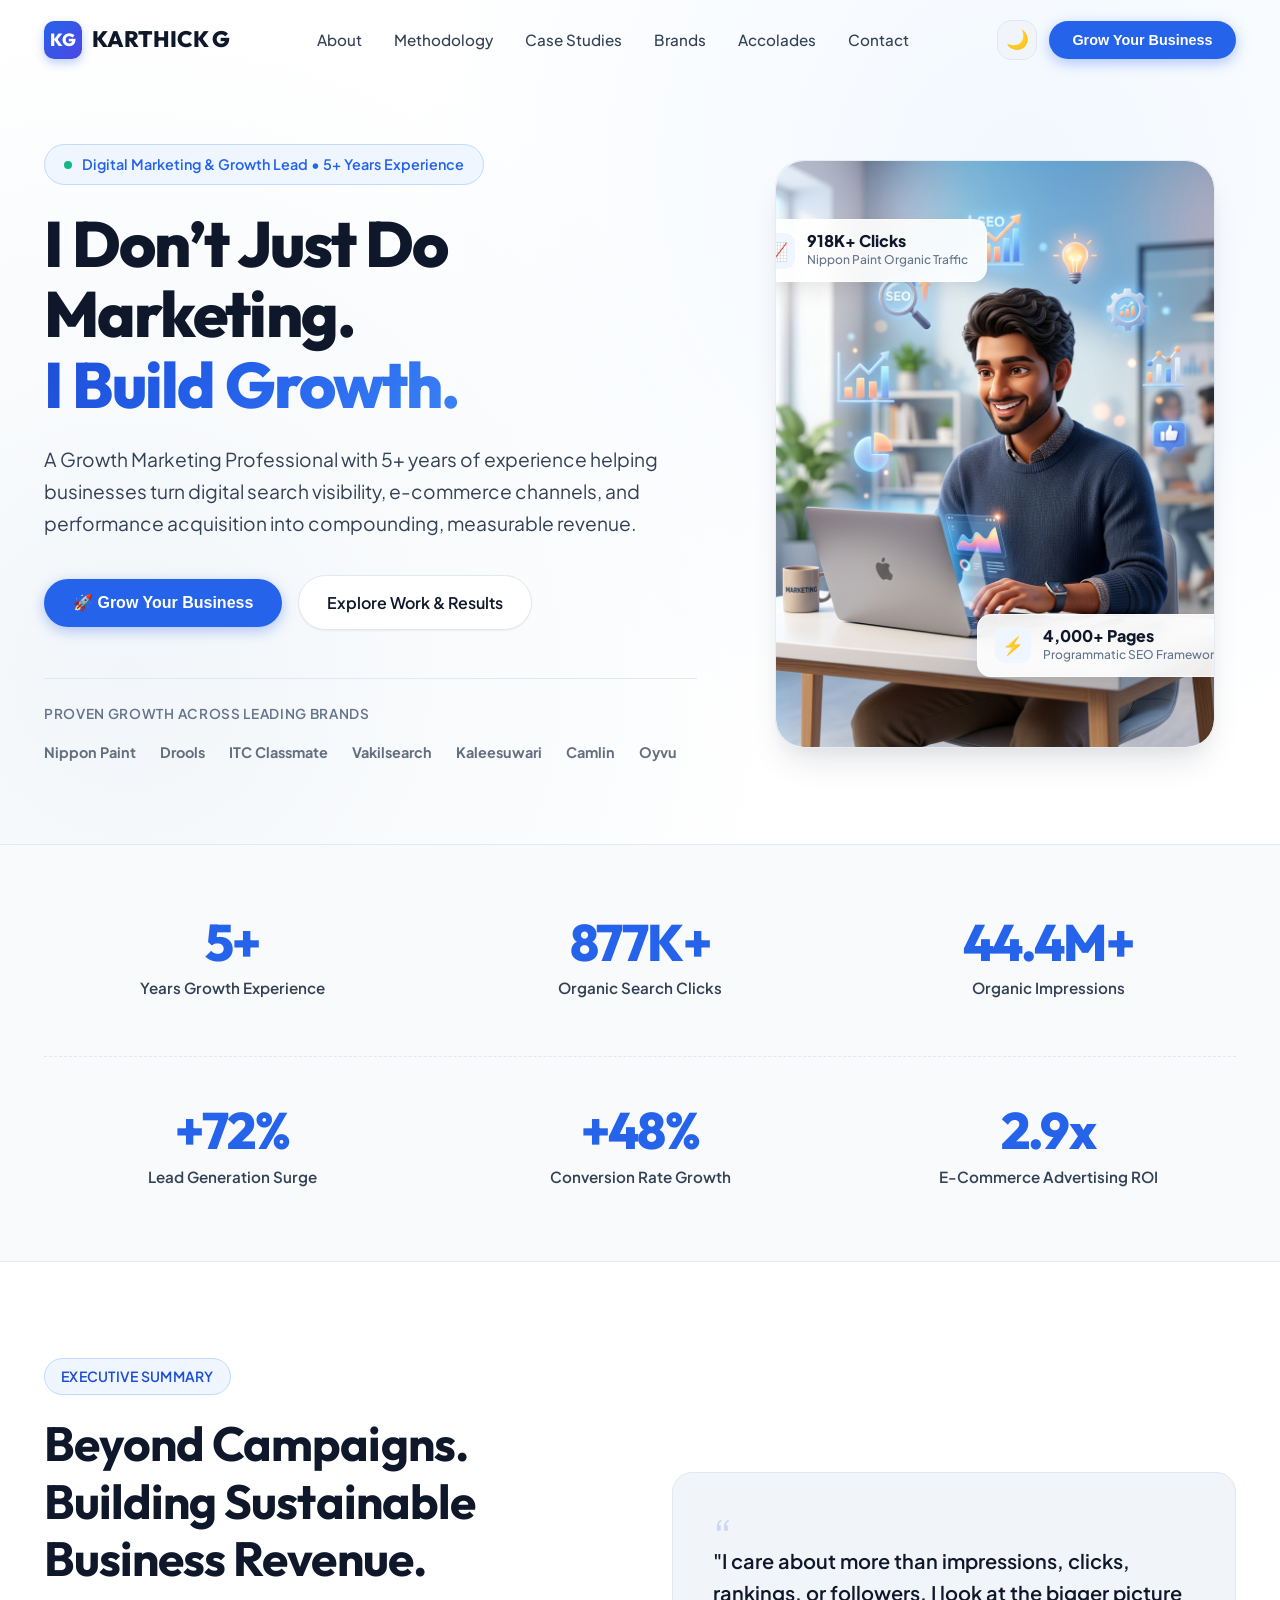
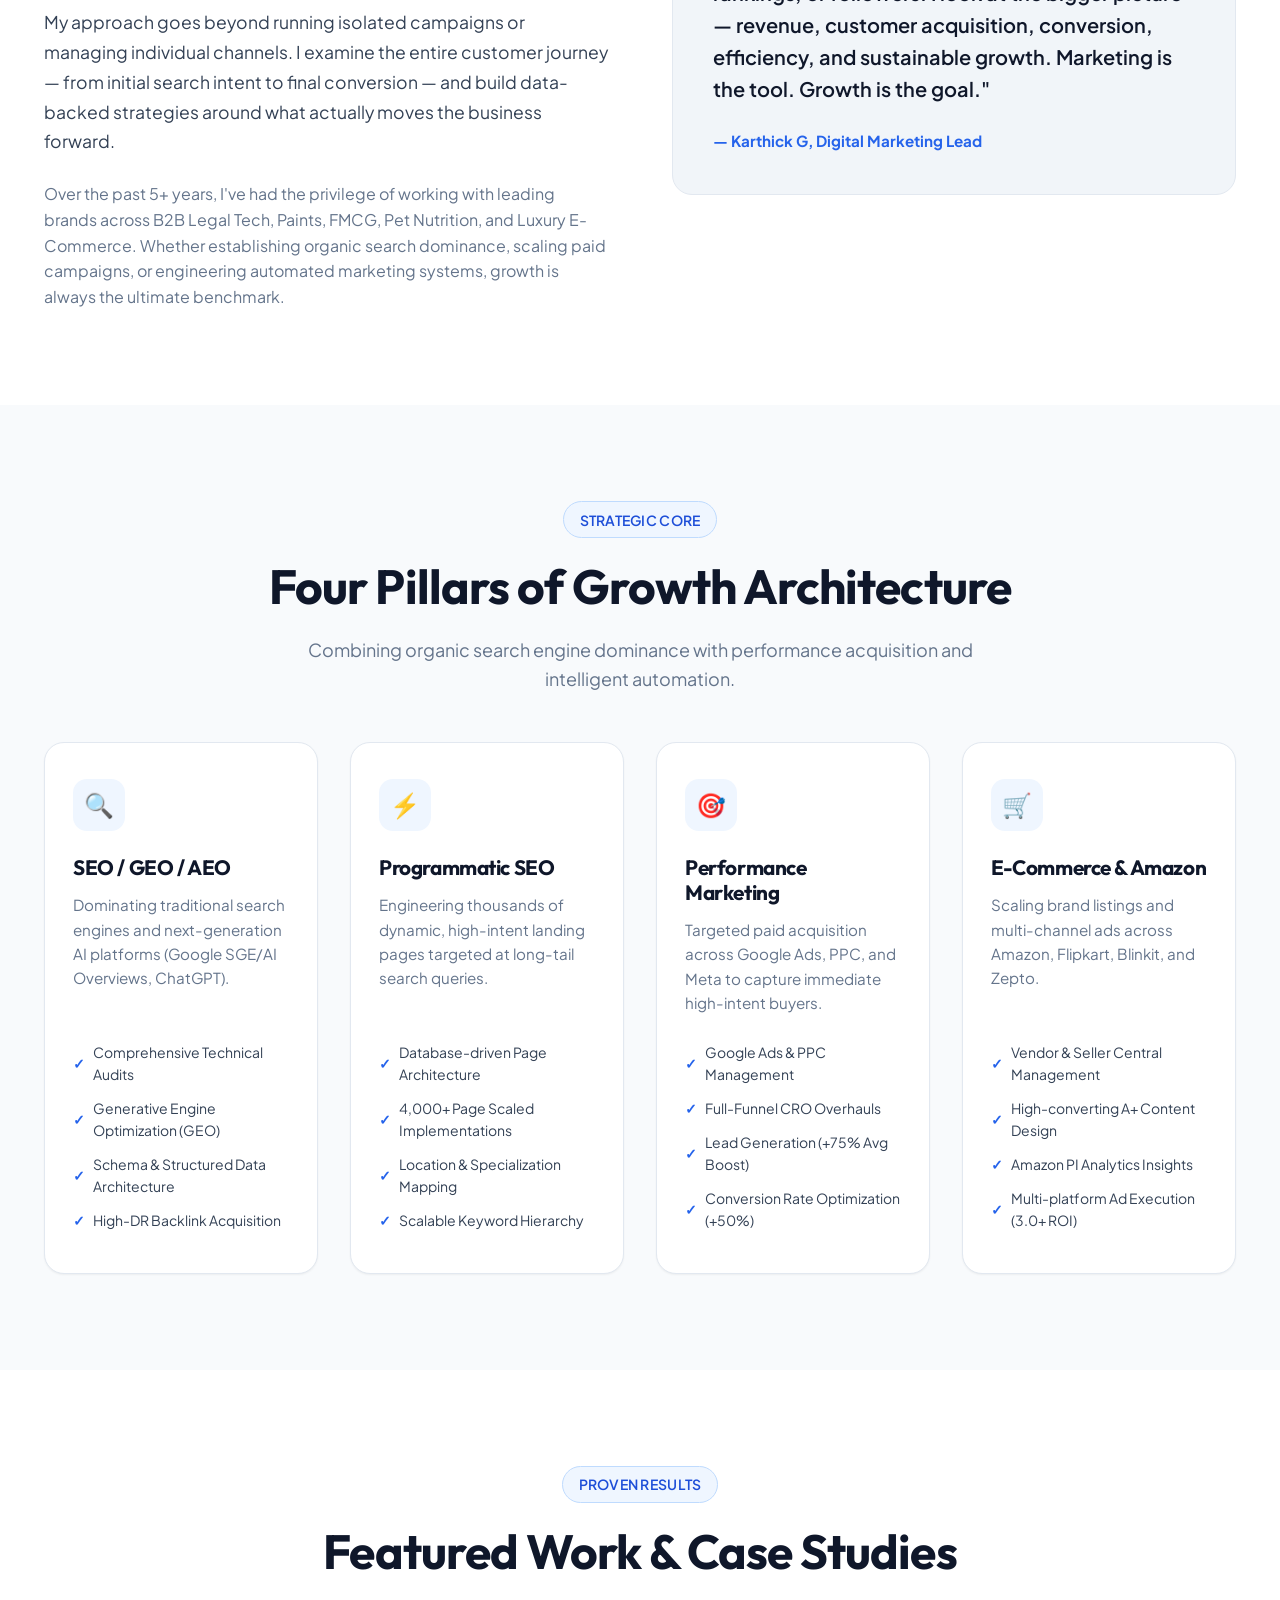
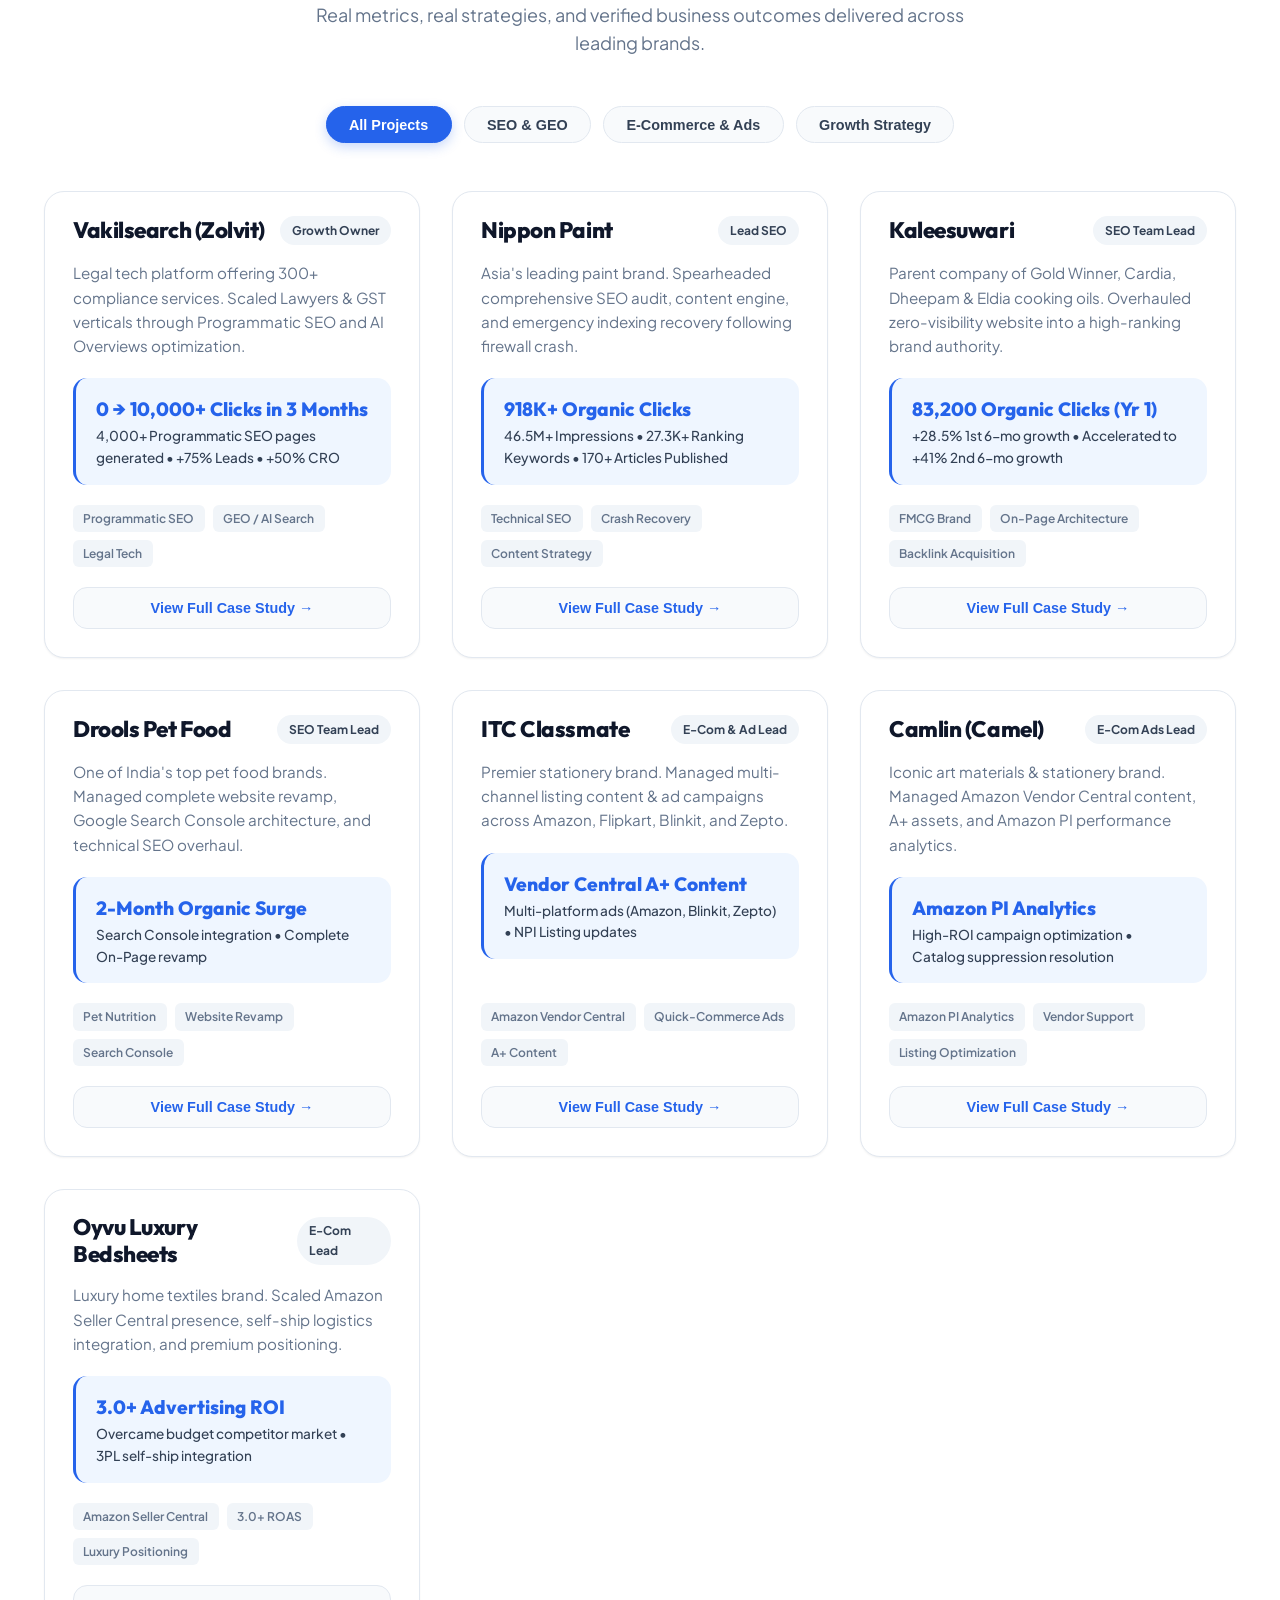
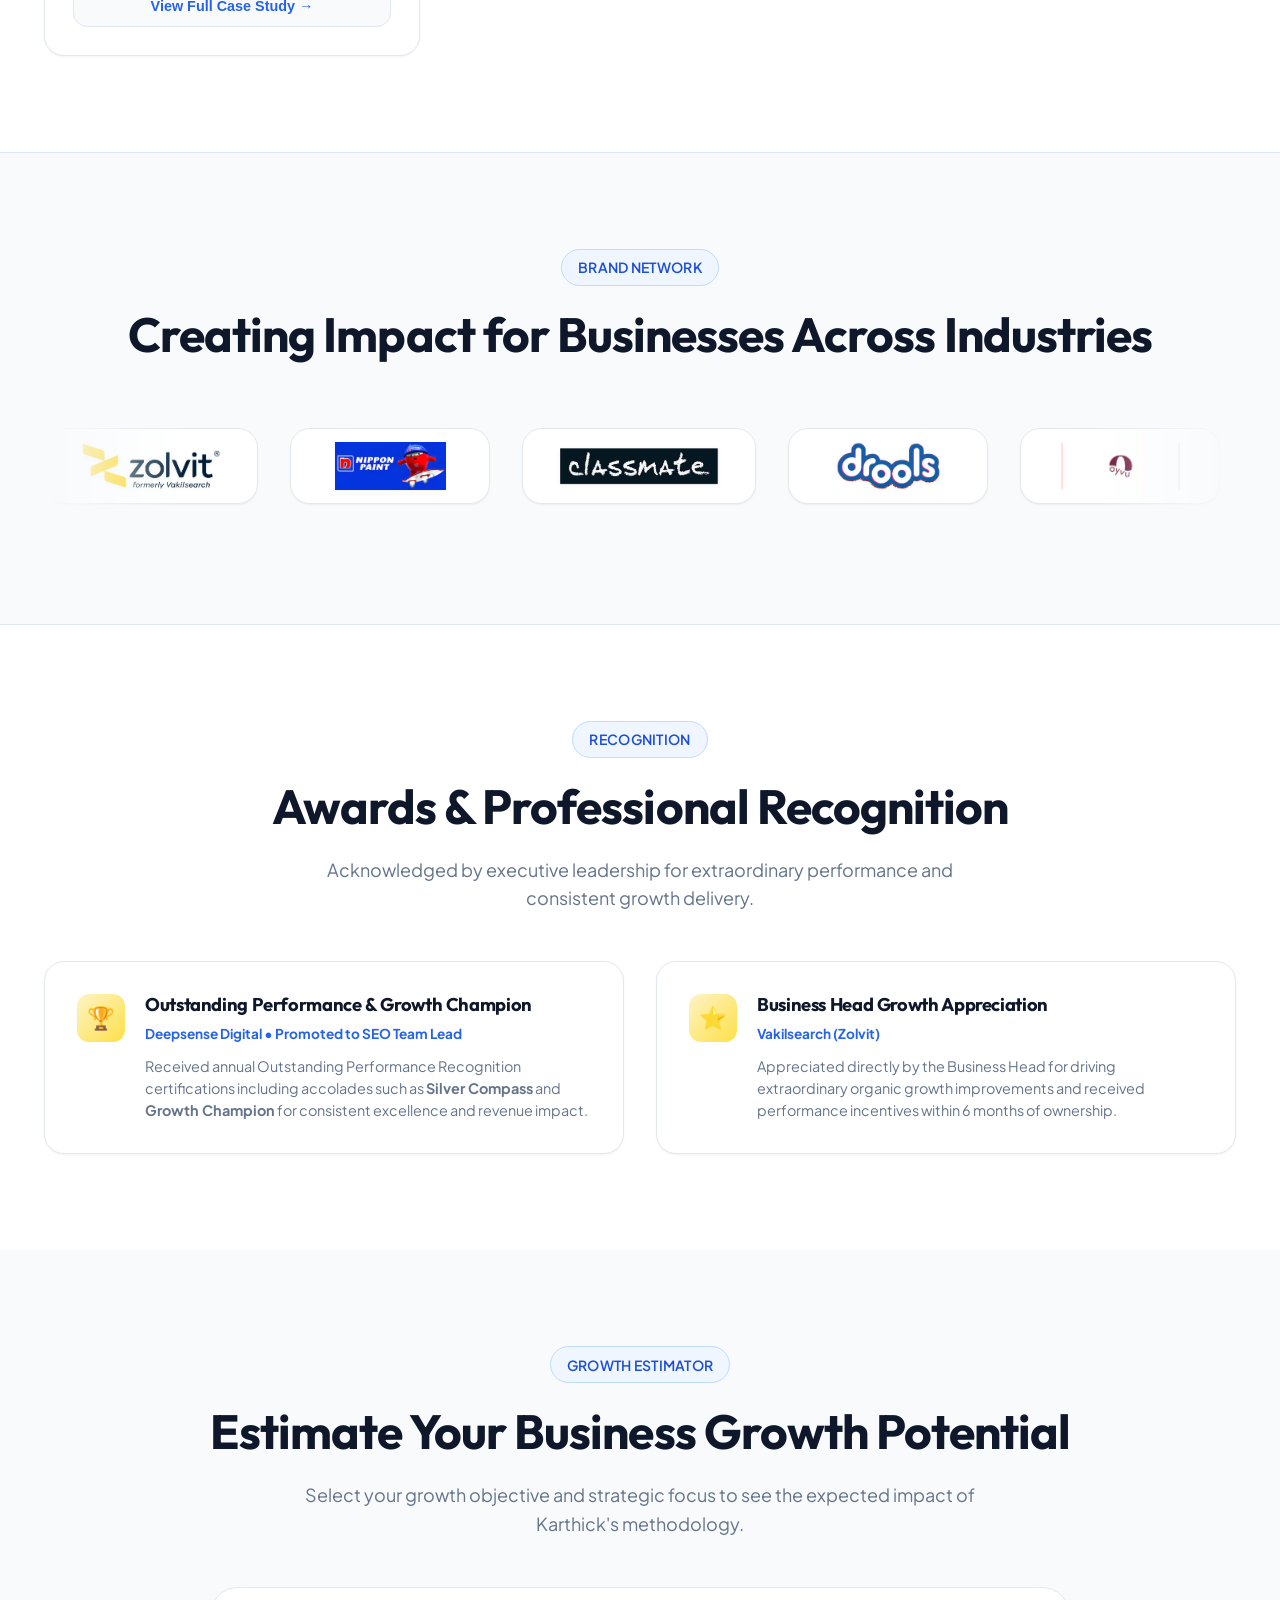
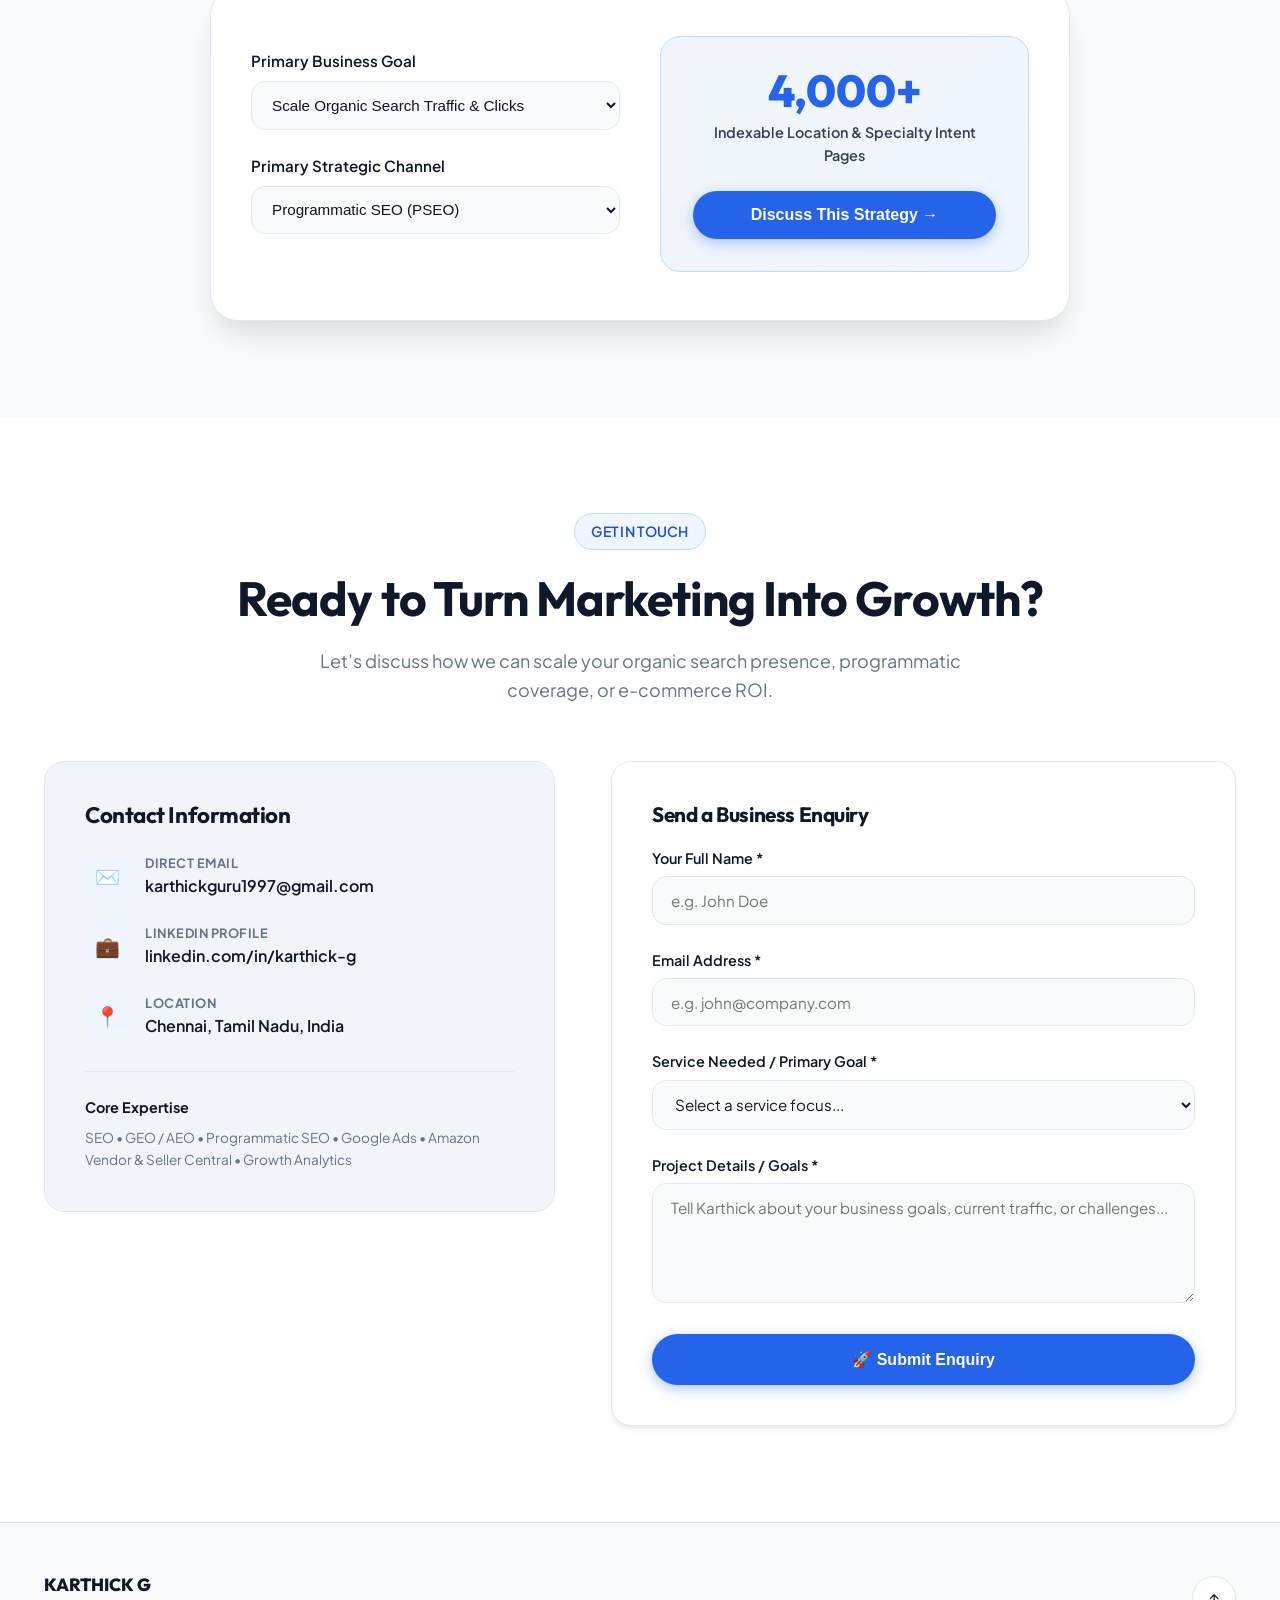
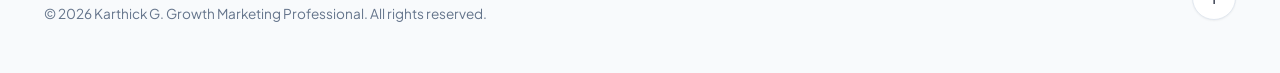
==== commit fc0a06e5: "Install Google Analytics 4 (GA4) gtag.js tracking (G-09JZXDKPR6) and generate_lead conversion event" ====
--- a/index.html
+++ b/index.html
@@ -1,6 +1,16 @@
 <!DOCTYPE html>
 <html lang="en">
 <head>
+  <!-- Google tag (gtag.js) -->
+  <script async src="https://www.googletagmanager.com/gtag/js?id=G-09JZXDKPR6"></script>
+  <script>
+    window.dataLayer = window.dataLayer || [];
+    function gtag(){dataLayer.push(arguments);}
+    gtag('js', new Date());
+
+    gtag('config', 'G-09JZXDKPR6');
+  </script>
+
   <meta charset="UTF-8">
   <meta name="viewport" content="width=device-width, initial-scale=1.0">
   <link rel="icon" type="image/svg+xml" href="data:image/svg+xml,<svg xmlns='http://www.w3.org/2000/svg' viewBox='0 0 100 100'><rect width='100' height='100' rx='20' fill='%232563eb'/><text x='50%' y='65%' font-size='55' font-weight='800' fill='white' font-family='sans-serif' text-anchor='middle'>KG</text></svg>">
--- a/styles.css
+++ b/styles.css
@@ -84,19 +84,65 @@
   --shadow-glow: 0 0 25px rgba(59, 130, 246, 0.3);
 }
 
+[data-theme="dark"] .header {
+  background: rgba(11, 15, 25, 0.85) !important;
+  backdrop-filter: blur(16px);
+  -webkit-backdrop-filter: blur(16px);
+  border-bottom: 1px solid rgba(255, 255, 255, 0.08) !important;
+}
+
+[data-theme="dark"] .header.scrolled {
+  background: rgba(11, 15, 25, 0.95) !important;
+  box-shadow: 0 4px 20px rgba(0, 0, 0, 0.5);
+}
+
 [data-theme="dark"] .brand-logo-card {
   background: #1e293b;
   border-color: #334155;
 }
 
 [data-theme="dark"] .brand-logo-img {
-  filter: brightness(1.1) contrast(1.05);
-}
-
-[data-theme="dark"] .hero-tag, [data-theme="dark"] .section-tag {
-  background: rgba(59, 130, 246, 0.15);
-  border-color: rgba(59, 130, 246, 0.3);
-  color: #60a5fa;
+  filter: brightness(1.15) contrast(1.05);
+}
+
+[data-theme="dark"] .hero-tag, 
+[data-theme="dark"] .section-tag {
+  background: rgba(37, 99, 235, 0.2) !important;
+  border: 1px solid rgba(96, 165, 250, 0.4) !important;
+  color: #93c5fd !important;
+}
+
+[data-theme="dark"] .pulse-dot {
+  background-color: #38bdf8 !important;
+  box-shadow: 0 0 0 0 rgba(56, 189, 248, 0.7);
+}
+
+/* Secondary Button Visibility in Dark Mode */
+[data-theme="dark"] .btn-secondary {
+  background: rgba(255, 255, 255, 0.08) !important;
+  border: 1px solid rgba(255, 255, 255, 0.3) !important;
+  color: #ffffff !important;
+  box-shadow: 0 4px 12px rgba(0, 0, 0, 0.3);
+}
+
+[data-theme="dark"] .btn-secondary:hover {
+  background: rgba(255, 255, 255, 0.18) !important;
+  border-color: rgba(255, 255, 255, 0.6) !important;
+  color: #ffffff !important;
+}
+
+/* Glass Badges in Dark Mode */
+[data-theme="dark"] .glass-badge {
+  background: rgba(15, 23, 42, 0.9) !important;
+  border-color: rgba(255, 255, 255, 0.15) !important;
+}
+
+[data-theme="dark"] .badge-value {
+  color: #f8fafc !important;
+}
+
+[data-theme="dark"] .badge-label {
+  color: #94a3b8 !important;
 }
 
 [data-theme="dark"] .form-input, 
@@ -119,9 +165,20 @@
   border-color: #1e293b;
 }
 
-[data-theme="dark"] .nav-links {
-  background: rgba(15, 23, 42, 0.98);
-  border-left-color: #1e293b;
+/* Metric Cards in Dark Mode */
+[data-theme="dark"] .metric-card {
+  background: #141c2e !important;
+  border: 1px solid #1e293b !important;
+  box-shadow: 0 4px 12px rgba(0, 0, 0, 0.4) !important;
+}
+
+[data-theme="dark"] .metric-number {
+  color: #3b82f6 !important;
+}
+
+[data-theme="dark"] .metric-label {
+  color: #cbd5e1 !important;
+  font-weight: 500 !important;
 }
 
 [data-theme="dark"] .mobile-toggle {
@@ -352,7 +409,8 @@
   list-style: none;
 }
 
-.mobile-cta-item {
+.mobile-cta-item,
+.mobile-theme-item {
   display: none !important;
 }
 
@@ -1463,7 +1521,8 @@
     display: none !important;
   }
 
-  .mobile-cta-item {
+  .mobile-cta-item,
+  .mobile-theme-item {
     display: block !important;
   }
 
@@ -1511,6 +1570,11 @@
     border-left: 1px solid var(--border-light);
   }
 
+  [data-theme="dark"] .nav-links {
+    background: rgba(15, 23, 42, 0.98) !important;
+    border-left: 1px solid #1e293b !important;
+  }
+
   .nav-links.active {
     right: 0;
   }
@@ -1650,13 +1714,11 @@
     max-width: 100px;
   }
 
-  /* Glass Badges on Mobile */
-  .glass-badge {
-    position: relative;
-    inset: auto !important;
-    margin: 0.75rem auto;
-    width: max-content;
-    animation: none;
+  /* Remove 918K+ Clicks & 4,000+ Pages Glass Badges from Mobile View */
+  .glass-badge,
+  .glass-badge-top,
+  .glass-badge-bottom {
+    display: none !important;
   }
 
   .hero-avatar-wrapper {
